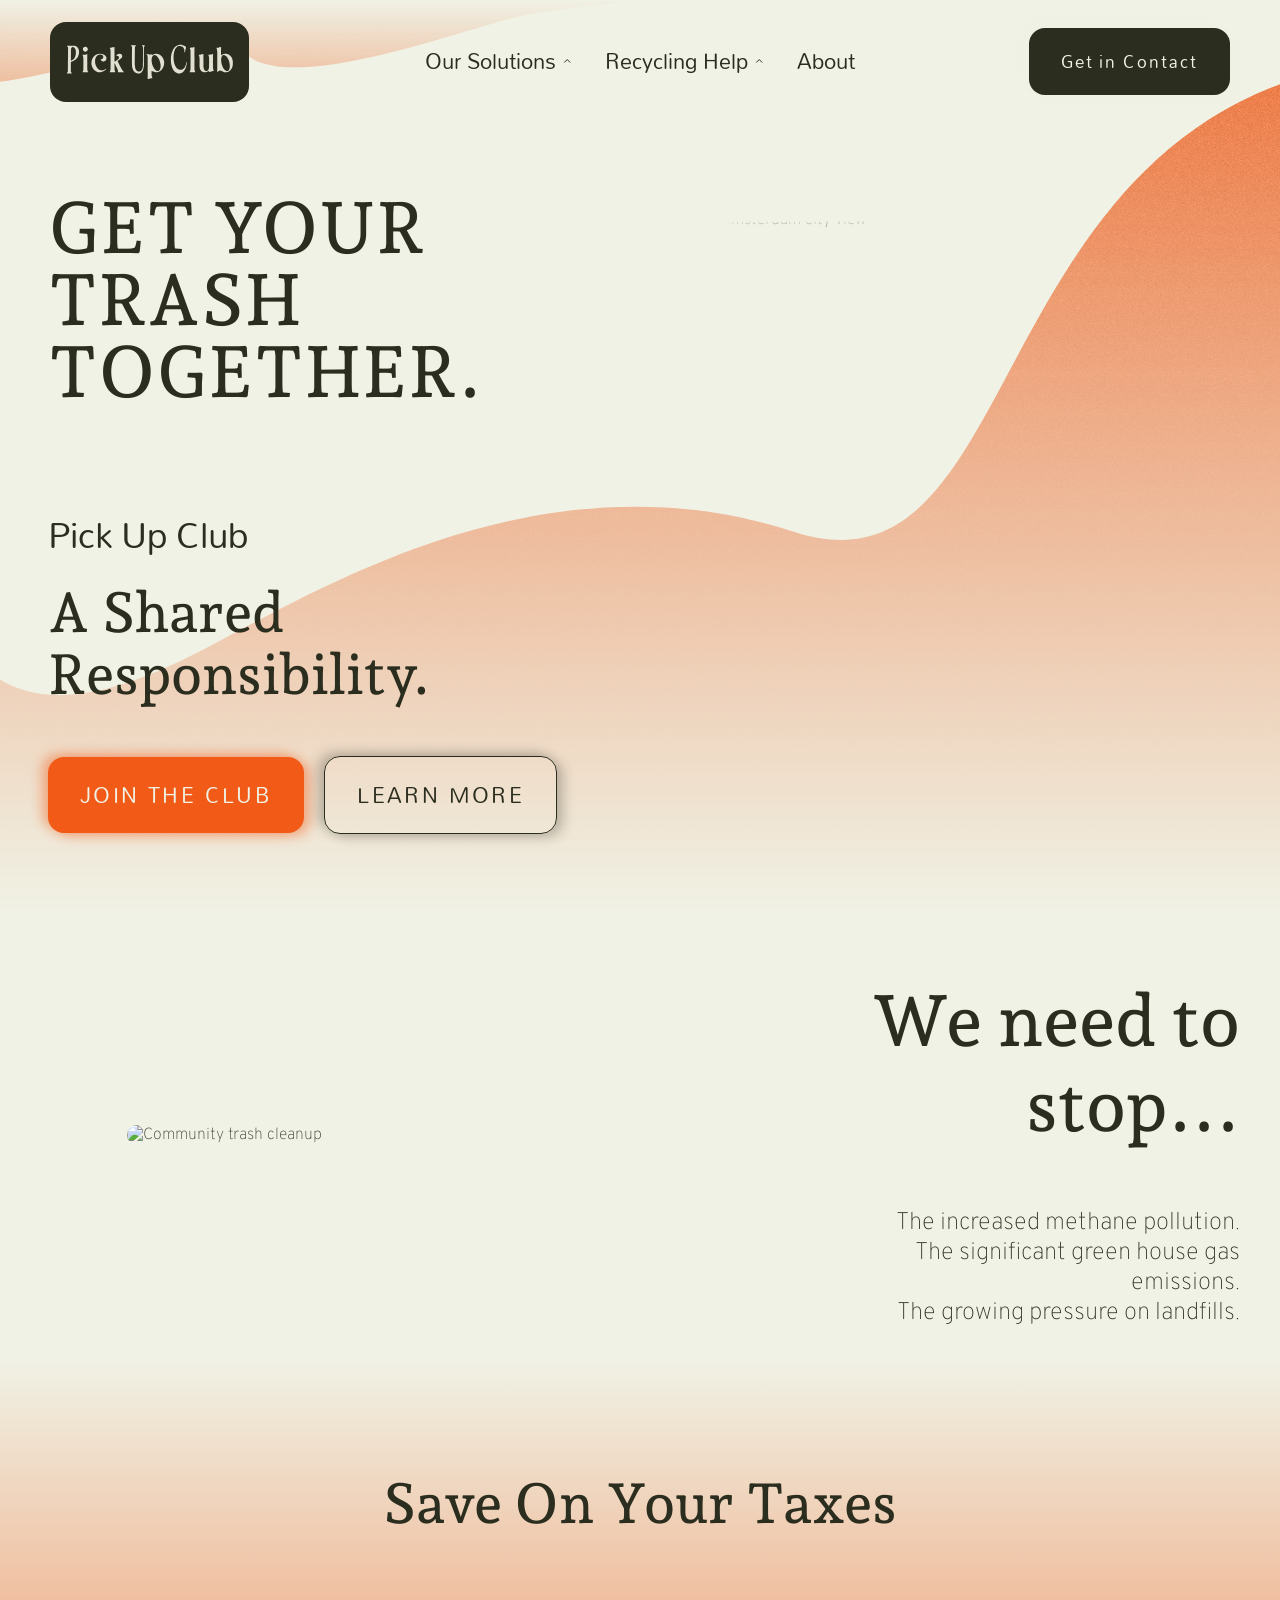
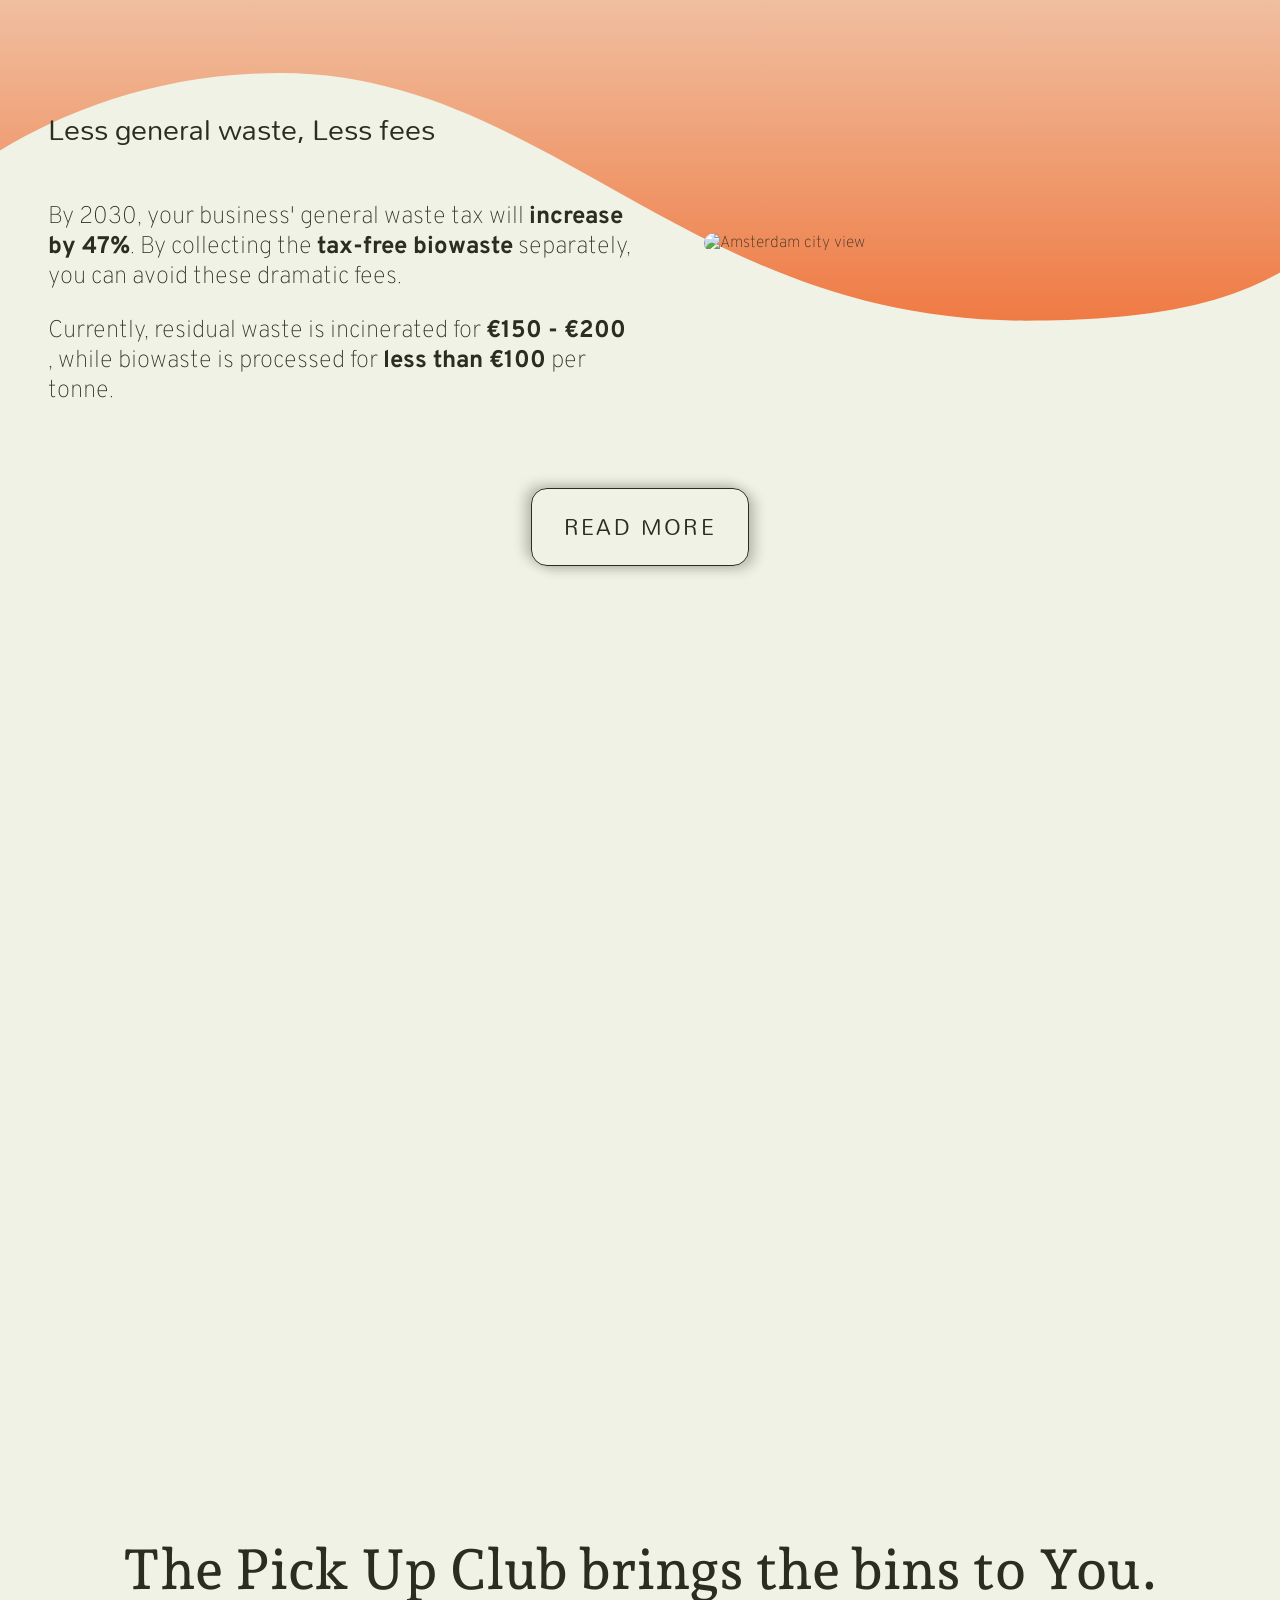
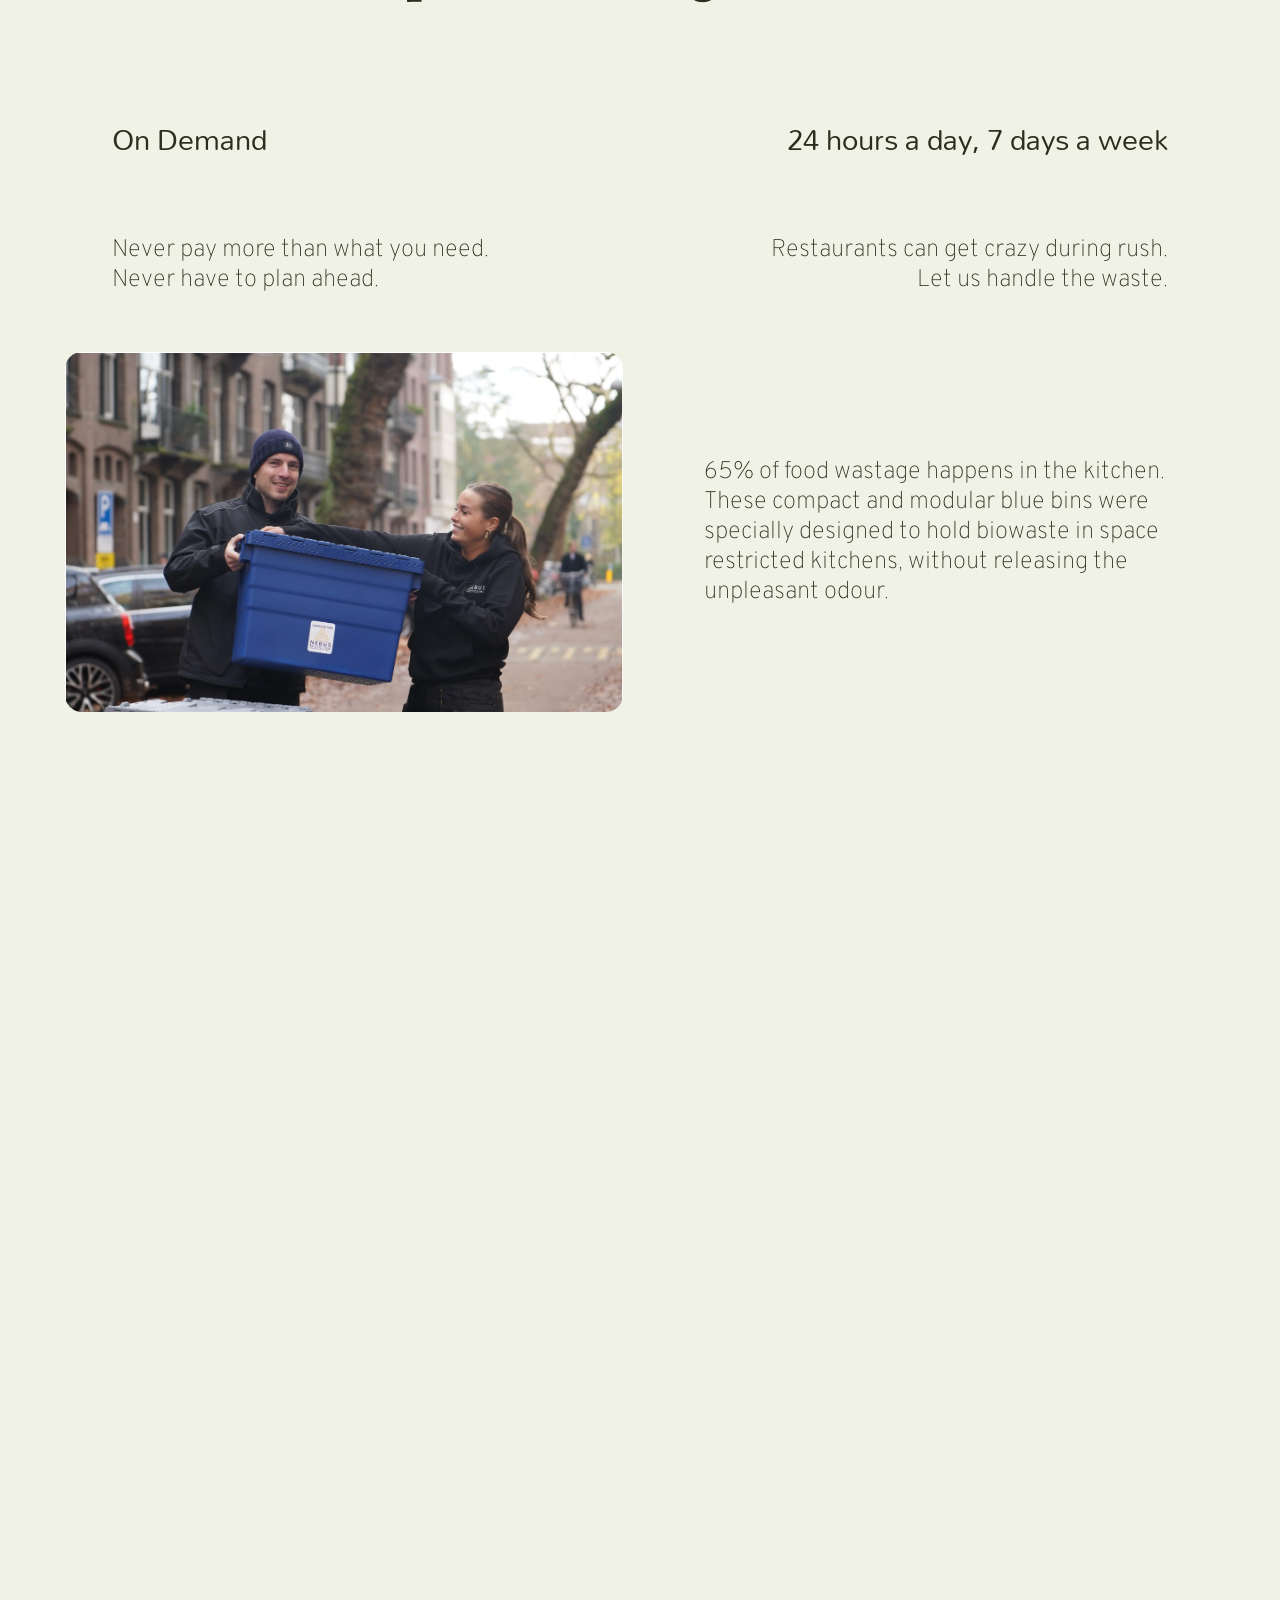
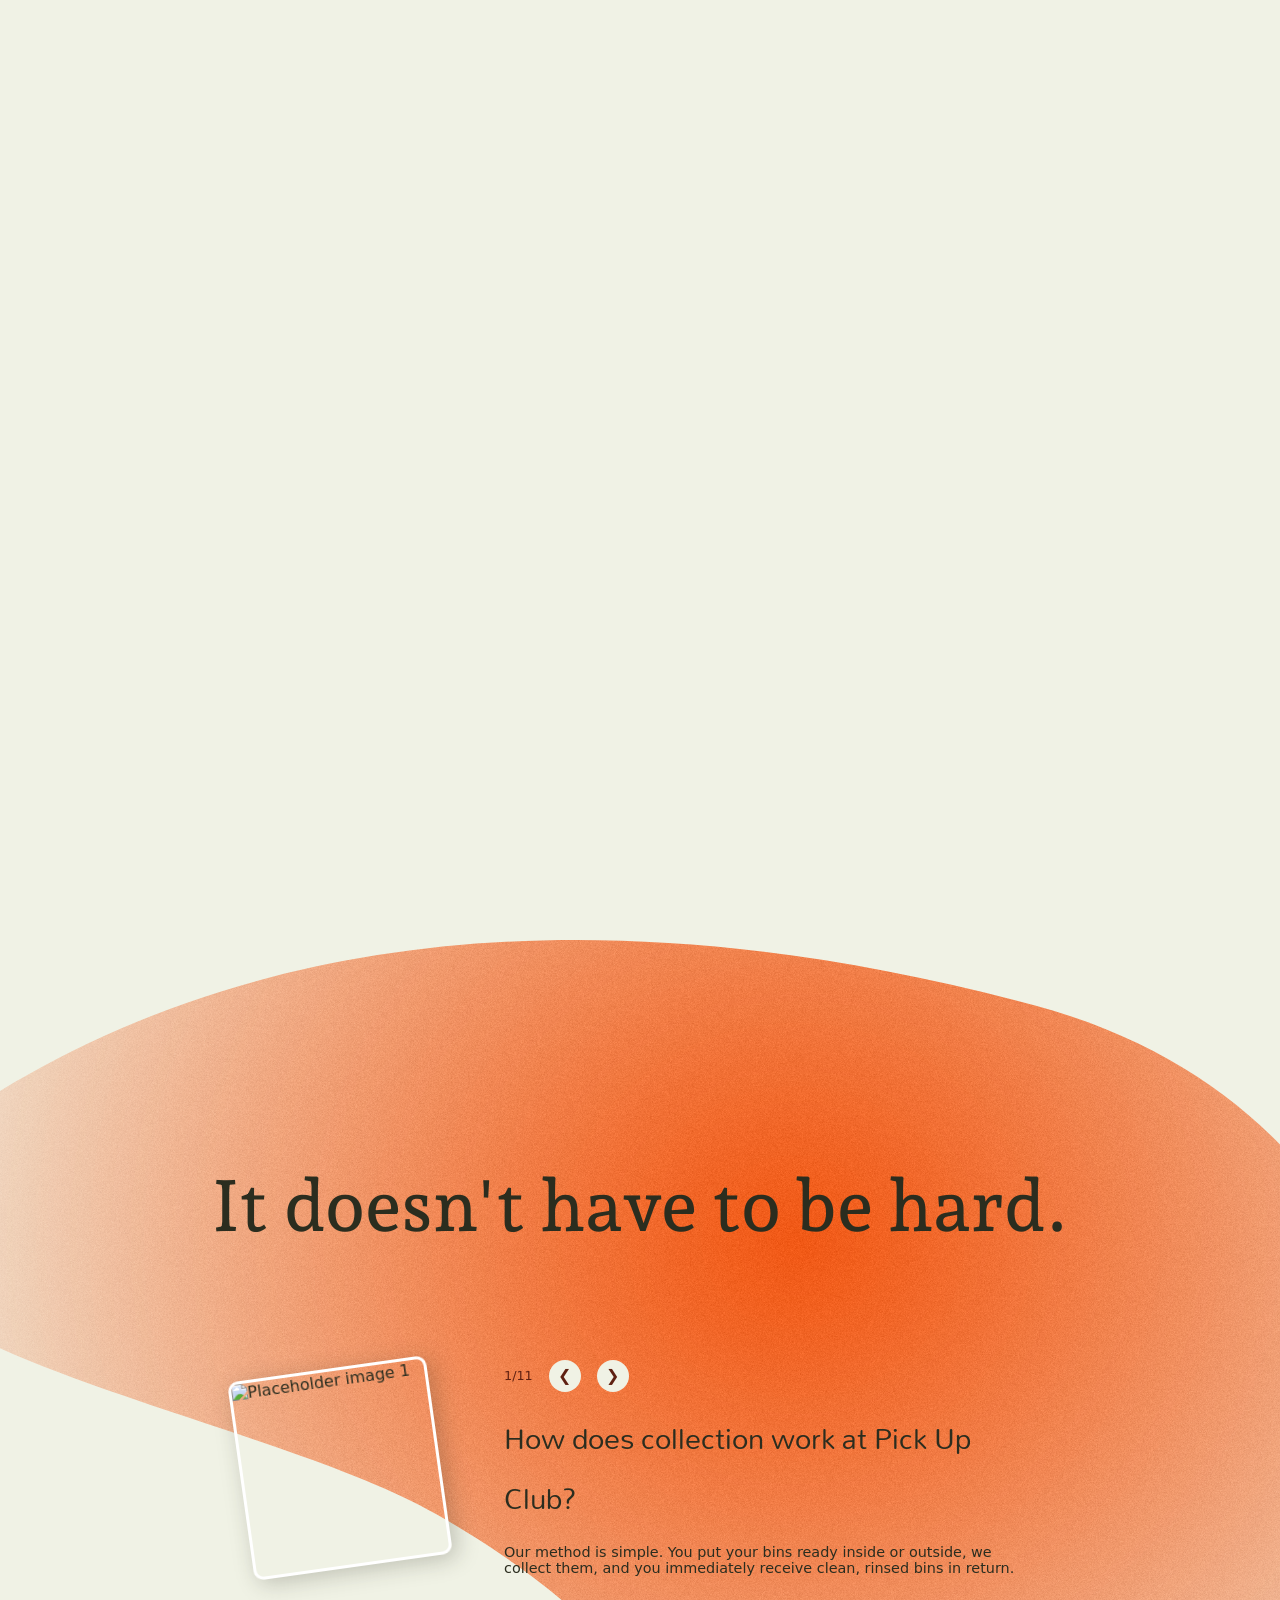
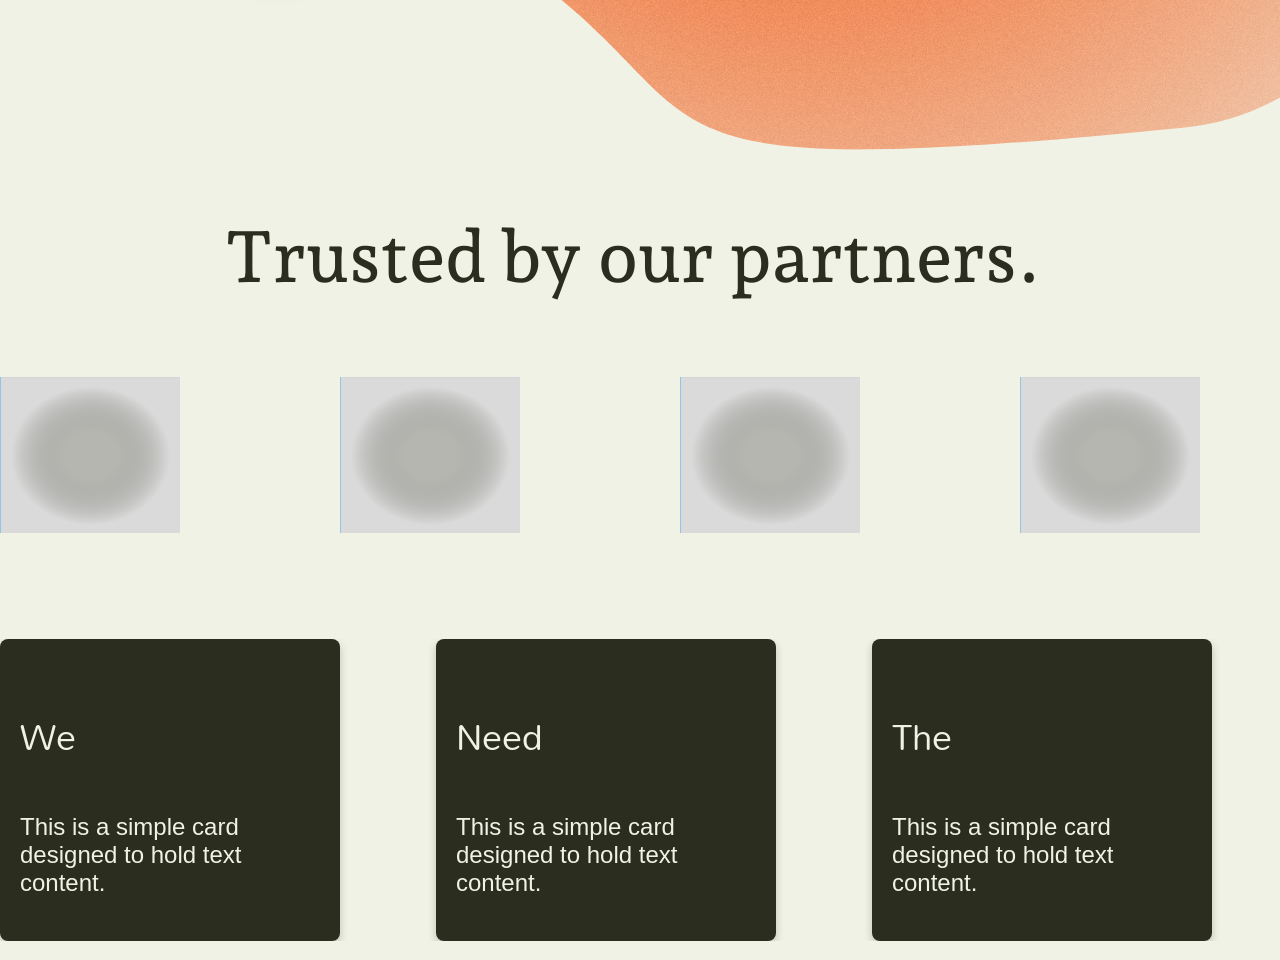
==== index.html @ d45f40fe "Revert "Tarling"" ====
<!DOCTYPE html>
<html data-bs-theme="light" lang="en">
<head>
    <meta charset="utf-8">
    <meta name="viewport" content="width=device-width, initial-scale=1.0, shrink-to-fit=no">
    <title>Home | Pick Up Club</title>  
    <link rel="stylesheet" href="style.css">
    <link rel="preconnect" href="https://fonts.googleapis.com">
    <link rel="preconnect" href="https://fonts.gstatic.com" crossorigin>
    <link href="https://fonts.googleapis.com/css2?family=Andada+Pro:ital,wght@0,400..840;1,400..840&family=Mallanna&family=Overpass:ital,wght@0,100..900;1,100..900&display=swap" rel="stylesheet">
</head>
<body>
    <div id="top" style="position: absolute; top: 0;"></div>
    
    <header class="header">
        <nav class="navbar">
            <div class="navbar__brand">
                <a href="#top" aria-label="Home">
                    <svg class="brand-logo logo--full" viewBox="0 0 1123 232" version="1.1" xmlns="http://www.w3.org/2000/svg" xmlns:xlink="http://www.w3.org/1999/xlink" style="fill-rule:evenodd;clip-rule:evenodd;stroke-linejoin:round;stroke-miterlimit:2;">
                        <g transform="matrix(1,0,0,1,-275.339646,-330.85703)">
                            <g>
                                <g transform="matrix(1.482422,0,0,1.482422,-12.998412,232.816229)"><path d="M917.496,191.148C912.881,191.026 912.892,190.904 908.42,189.789C902.292,188.26 896.247,181.747 889.568,183.792C881.499,186.262 882.006,189.602 880.52,189.623C879.194,189.642 879.289,187.724 879.298,187.53C879.639,180.656 879.581,180.659 879.492,101.5C879.473,84.589 876.184,82.99 876.074,81.553C876.044,81.167 876.493,79.805 876.605,79.729C877.33,79.238 877.54,80.318 887.452,78.282C891.032,77.546 891.133,77.874 894.428,76.299C895.617,75.731 895.798,75.373 896.735,76.299C897.315,76.871 896.986,77.001 896.977,79.496C896.968,82.127 896.867,112.177 896.917,112.39C896.988,112.688 898.216,113.334 898.448,113.275C899.403,113.034 903.39,108.347 914.536,106.931C918.704,106.402 926.426,107.258 933.327,111.773C943.807,118.629 948.042,130.14 948.247,130.609C948.972,132.268 951.413,140.097 951.642,144.488C952.193,155.041 950.879,158.862 949.259,164.426C945.538,177.207 934.226,187.773 925.583,189.794C921.441,190.763 921.48,191.025 917.496,191.148ZM898.332,147.527C899.46,153.925 904.983,174.606 917.208,182.913C919.498,184.469 923.404,187.213 928.541,184.579C932.067,182.772 935.347,176.818 936.108,170.449C936.728,165.258 938.538,147.355 926.682,126.396C924.917,123.275 915.883,109.502 906.637,112.871C905.632,113.237 900.685,115.04 898.53,123.508C898.321,124.329 897.476,129.006 897.39,129.485C896.507,134.376 897.59,141.789 898.332,147.527Z" style="fill:rgb(225,223,208);"/></g>
                                <g transform="matrix(1.482422,0,0,1.482422,-12.998412,232.816229)"><path d="M824.494,191.148C819.883,191.078 819.894,190.924 815.423,189.776C811.516,188.773 806.914,185.27 805.949,184.089C805.374,183.384 801.477,179.436 799.602,170.478C798.152,163.557 800.102,134.839 798.318,122.529C797.765,118.721 797.552,117.603 795.824,114.354C795.378,113.515 795.404,113.488 795.595,112.558C795.636,112.361 795.614,112.115 795.761,111.977C795.86,111.884 796.034,112.056 796.167,112.024C796.321,111.987 796.421,111.815 796.576,111.783C797.85,111.513 797.903,112.089 803.43,111.056C807.011,110.387 807.077,110.747 810.53,109.597C815.113,108.071 815.073,107.825 815.481,107.919C816.521,108.156 816.637,109.311 816.652,109.465C816.805,110.98 816.603,110.975 816.603,128.5C816.603,166.341 816.83,166.327 817.14,168.54C817.306,169.729 817.537,174.551 820.31,179.61C824.274,186.844 833.77,188.596 839.077,179.264C840.27,177.166 842.062,171.588 842.252,167.484C842.41,164.093 842.669,126.096 842.03,122.567C841.209,118.037 839.769,115.119 839.47,114.513C837.769,111.065 840.656,111.908 843.513,111.614C844.076,111.556 844.052,111.464 850.502,110.513C854.636,109.903 858.226,107.762 859.367,107.997C859.503,108.025 859.563,108.199 859.677,108.279C860.308,108.721 860.324,108.76 860.336,109.521C860.404,113.759 860.275,113.756 860.275,162.5C860.275,168.305 860.029,176.889 862.721,182.395C862.801,182.56 863.628,184.25 863.644,184.49C863.721,185.661 862.817,185.856 862.685,185.885C862.2,185.989 862.161,185.644 856.539,186.718C854.097,187.185 849.824,187.349 845.446,189.362C845.296,189.431 843.84,190.101 843.507,190.046C841.339,189.687 843.547,184.934 841.476,184.804C840.376,184.735 839.568,186.133 838.19,187.01C832.174,190.838 825.638,191.102 824.494,191.148Z" style="fill:rgb(225,223,208);"/></g>
                                <g transform="matrix(1.482422,0,0,1.482422,-12.998412,232.816229)"><path d="M754.693,79.812C754.978,79.776 755.229,79.587 755.514,79.551C756.349,79.446 759.754,79.542 763.552,78.788C772.857,76.941 772.652,76.259 773.613,75.884C775.736,75.056 775.801,77.232 775.808,77.448C775.927,81.37 775.749,81.369 775.749,126.5C775.749,178.55 775.606,178.623 776.838,183.414C778.376,189.395 780.114,189.49 778.834,190.848C778.406,191.302 778.299,191.183 768.5,191.183C760.176,191.183 758.106,191.182 757.503,191.191C757.276,191.194 754.889,191.23 754.664,191.12C753.863,190.733 754.225,189.582 754.267,189.451C754.715,188.025 755.33,188.269 756.633,183.536C758.015,178.519 757.86,178.43 757.86,121.5C757.86,92.715 758.243,89.37 755.066,82.669C754.804,82.118 754.404,82.018 754.589,80.538C754.619,80.295 754.662,80.055 754.693,79.812Z" style="fill:rgb(225,223,208);"/></g>
                                <g transform="matrix(1.321253,0,0,1.321253,731.710788,268.19494)"><path d="M198.729,70.632C199.692,68.912 205.178,59.116 215.611,52.682C218.632,50.819 222.347,49.411 222.461,49.379C233.825,46.151 238.935,47.693 243.479,48.601C253.087,50.521 263.069,57.311 263.523,58.489C263.895,59.457 263.273,62.123 263.201,62.431C259.344,78.956 258.954,84.28 257.34,85.187C256.176,85.841 255.933,85.862 255.129,84.792C255.034,84.666 254.869,84.575 254.835,84.421C254.459,82.732 258.311,74.256 251.207,63.698C244.289,53.416 226.01,49.294 214.404,61.409C209.746,66.271 207.898,70.479 206.795,72.633C194.942,95.78 196.14,161.935 226.429,173.675C234.045,176.627 242.143,174.33 242.412,174.231C244.991,173.276 251.007,171.248 256.429,163.451C265.275,150.729 264.652,136.65 266.429,135.387C266.661,135.222 268.894,133.967 268.212,138.461C266.642,148.81 263.424,168.347 253.147,181.217C246.528,189.506 238.821,192.205 236.561,192.711C224.107,195.501 215.342,191.838 207.895,186.017C204.721,183.537 199.672,177.142 197.99,174.199C187.176,155.268 186.715,136.033 186.389,130.506C184.819,103.879 192.444,80.347 198.729,70.632Z" style="fill:rgb(226,224,209);"/></g>
                                <g transform="matrix(1.482422,0,0,1.482422,74.001588,232.816229)"><path d="M543.494,191.173C540.234,191.146 535.251,191.293 526.749,187.041C525.125,186.229 524.488,184.758 522.398,185.36C521.635,185.579 521.683,185.731 521.668,186.524C521.638,188.077 521.748,197.541 521.76,198.499C521.77,199.379 521.821,203.793 522.752,209.458C522.932,210.553 523.87,213.81 524.765,215.379C525.47,216.615 525.786,216.784 524.887,217.883C524.385,218.497 524.291,218.347 523.485,218.389C522.51,218.44 516.628,218.745 511.398,220.113C507.453,221.146 505.668,222.222 505.495,222.204C505.328,222.186 504.28,222.075 504.184,220.566C504.036,218.245 504.233,218.259 504.233,191.5C504.233,125.128 504.297,125.103 503.706,121.472C503.213,118.443 503.043,113.431 499.284,109.609C496.041,106.311 500.31,107.388 500.503,107.437C502.794,108.015 503.121,108.387 507.543,109.32C509.068,109.642 515.841,112.103 519.373,109.237C520.945,107.962 521.783,108.401 521.822,110.415C521.829,110.762 521.717,111.105 521.716,111.452C521.713,112.249 521.658,112.404 522.412,112.628C524.253,113.173 524.12,112.279 528.722,109.955C533.382,107.602 541.758,106.418 545.465,106.936C557.962,108.681 566.073,114.642 572.808,125.308C574.863,128.561 578.101,136.529 578.649,141.48C578.804,142.879 582.084,160.735 570.327,176.375C559.134,191.263 545.546,191.004 543.494,191.173ZM550.519,185.882C550.859,185.839 551.205,185.849 551.546,185.806C557.727,185.023 564.143,175.9 562.978,158.464C561.221,132.156 545.446,110.757 534.46,112.042C522.931,113.39 522.103,130.762 521.939,132.528C521.444,137.884 522.988,147.263 523.066,147.594C524.052,151.819 523.682,151.901 524.593,154.468C526.055,158.586 527.488,165.613 534.024,174.851C542.482,186.805 549.292,185.857 550.519,185.882Z" style="fill:rgb(225,223,208);"/></g>
                                <g transform="matrix(1.321253,0,0,1.321253,568.710788,268.19494)"><path d="M125.925,61.514C125.901,64.383 125.583,147.214 125.662,150.494C126.423,182.367 141.47,183.541 144.449,183.888C147.255,184.214 163.031,186.052 166.792,156.538C167.612,150.107 167.343,150.09 167.467,75.5C167.498,56.871 167.302,56.219 164.432,54.651C164.166,54.506 163.858,54.448 163.589,54.307C161.833,53.39 161.261,50.324 164.472,50.181C165.915,50.117 172.262,50.316 173.504,50.311C173.745,50.31 176.033,50.299 176.512,50.475C177.941,50.999 177.708,53.506 176.352,54.225C174.902,54.994 172.599,54.949 172.293,60.489C171.922,67.199 172.365,67.203 172.07,144.497C172.016,158.392 169.638,180.081 158.537,188.547C156.388,190.186 151.632,194.399 139.483,193.728C138.179,193.656 129.263,193.121 121.701,184.331C108.829,169.367 110.792,141.301 110.801,126.499C110.825,88.774 111.026,88.78 111.018,85.5C111.013,83.581 110.971,66.563 111.049,61.506C111.05,61.412 111.034,55.945 108.468,54.554C108.291,54.458 105.465,53.56 105.651,51.516C105.786,50.031 107.353,49.882 107.553,49.863C107.793,49.841 123.15,49.895 124.507,49.9C124.993,49.902 129.983,49.919 130.559,50.422C132.326,51.963 130.77,53.421 130.584,53.594C130.289,53.87 127.872,54.296 126.765,56.609C126.298,57.587 126.181,58.148 125.925,61.514Z" style="fill:rgb(227,225,210);"/></g>
                                <g transform="matrix(1.482422,0,0,1.482422,155.001588,232.816229)"><path d="M342.311,191.208C338.406,191.575 338.411,191.19 334.5,191.184C314.876,191.152 314.597,191.372 314.276,190.755C313.356,188.985 314.393,188.871 314.347,185.503C314.262,179.179 309.725,172.672 302.168,156.667C301.413,155.068 300.27,151.739 300.245,151.694C300.118,151.464 299.821,151.382 299.635,151.196C299.527,151.088 299.524,150.806 299.372,150.82C299.15,150.84 297.96,151.565 297.927,151.673C297.887,151.802 297.998,151.78 298.041,153.363C298.136,156.862 298.436,156.842 298.439,163.5C298.443,176.919 298.126,181.664 301.417,188.536C301.506,188.722 302.423,190.636 301.35,191.125C301.079,191.249 277.699,191.189 277.616,191.161C277.298,191.052 276.747,189.94 276.848,189.583C276.894,189.423 278.073,187.744 278.726,185.569C280.816,178.607 280.568,178.485 280.568,135.5C280.568,91.052 280.85,90.887 278.536,84.487C277.737,82.276 277.018,82.162 277.379,80.43C277.548,79.62 277.671,79.607 278.506,79.527C280.011,79.381 282.45,79.573 286.543,78.731C291.795,77.651 293.168,77.394 295.453,76.357C295.828,76.187 296.167,75.927 296.564,75.816C296.762,75.76 298.412,75.297 298.515,77.498C298.61,79.496 298.439,79.477 298.439,102.5C298.439,141.37 298.418,141.376 298.463,141.518C298.513,141.676 298.926,142.985 300.403,142.259C300.549,142.187 308.5,136.571 309.203,136.074C315.527,131.608 320.206,126.751 318.589,121.472C316.652,115.148 308.319,117.226 307.634,117.025C306.994,116.837 307.079,115.621 307.088,115.492C307.183,114.134 312.312,106.799 321.5,106.816C325.158,106.823 328.958,108.718 330.213,109.838C333.449,112.728 336.877,119.464 329.143,127.13C324.535,131.697 313.817,137.76 313.186,139.354C312.624,140.775 312.999,140.867 317.243,149.629C318.163,151.528 318.183,151.493 328.95,173.269C331.876,179.186 336.311,187.132 341.653,189.365C341.873,189.457 342.201,189.453 342.298,189.67C342.324,189.728 342.131,189.691 342.137,190.444C342.141,190.849 342.308,190.807 342.311,191.208Z" style="fill:rgb(225,223,208);"/></g>
                                <g transform="matrix(1.482422,0,0,1.482422,155.001588,232.816229)"><path d="M230.497,191.131C225.395,191.039 225.398,190.958 220.449,189.675C218.847,189.26 212.676,186.853 208.702,183.275C205.936,180.784 198.137,174.24 194.479,160.505C191.41,148.985 193.553,133.445 200.698,123.643C203.226,120.174 204.546,118.067 209.288,114.228C211.853,112.151 219.275,107.44 230.517,106.818C235.654,106.534 242.183,106.928 249.561,110.377C263.659,116.969 265.65,133.664 255.268,140.102C250.311,143.176 241.922,142.838 236.965,136.167C234.152,132.381 237.882,132.429 238.461,132.32C246.827,130.742 251.586,119.179 242.308,112.791C237.61,109.557 224.998,108.306 216.596,118.579C203.86,134.151 209.973,167.8 226.714,178.15C228.196,179.066 236.006,184.053 246.396,182.049C252.442,180.884 256.52,176.873 257.223,176.183C257.382,176.025 258.81,174.621 259.503,174.557C260.601,174.455 261.149,175.71 261.003,176.373C260.836,177.127 252.728,187.365 239.589,189.928C235.076,190.809 235.102,190.905 230.497,191.131Z" style="fill:rgb(225,223,208);"/></g>
                                <g transform="matrix(1.482422,0,0,1.482422,155.001588,232.816229)"><path d="M167.5,191.19C153.91,191.19 153.893,191.218 153.666,191.105C153.548,191.047 153.117,189.946 153.184,189.446C153.321,188.42 156.396,186.063 156.7,173.505C156.775,170.394 156.736,131.518 156.72,130.497C156.513,116.493 153.41,114.631 153.29,113.532C153.268,113.33 153.638,111.977 153.708,111.931C154.05,111.708 157.153,111.884 160.457,111.218C161.997,110.907 167.894,110.229 171.519,108.55C172.554,108.07 172.574,107.768 173.637,108.198C174.934,108.724 174.524,109.101 174.508,110.5C174.471,113.699 174.475,113.693 174.475,145.5C174.475,177.424 174.132,179.93 176.683,186.43C177.909,189.556 178.584,189.651 177.776,190.758C177.363,191.323 177.204,191.19 167.5,191.19Z" style="fill:rgb(225,223,208);"/></g>
                                <g transform="matrix(1.482422,0,0,1.482422,155.001588,232.816229)"><path d="M165.502,97.391C165.175,97.354 164.844,97.366 164.517,97.329C160.508,96.875 154.066,93.182 154.417,85.496C154.854,75.907 165.892,72.199 172.253,76.858C179.602,82.24 177.556,92.289 171.596,95.653C168.089,97.633 165.67,97.38 165.502,97.391Z" style="fill:rgb(225,223,208);"/></g>
                                <g transform="matrix(1.321253,0,0,1.321253,228.710788,272.161368)"><path d="M95.986,95.612C88.446,125.292 59.112,128.93 56.803,132.701C56.039,133.949 56.399,134.083 56.064,158.491C55.741,182.02 55.372,184.48 58.684,186.136C58.82,186.204 61.776,186.893 61.182,189.418C60.898,190.623 58.736,190.679 58.499,190.685C46.876,190.989 44.249,190.579 39.501,190.628C37.386,190.649 37.375,190.807 36.481,190.551C35.018,190.131 34.73,187.792 36.611,186.707C39.664,184.947 40.596,184.914 40.78,177.503C41.12,163.806 41.094,106.567 41.678,75.509C41.997,58.556 41.772,58.008 41.197,56.609C39.619,52.769 36.438,54.342 36.387,51.499C36.353,49.625 38.261,49.47 38.495,49.451C43.35,49.057 43.346,49.781 51.499,49.537C58,49.341 57.98,49.763 64.499,49.608C74.041,49.382 84.13,49.659 91.652,59.383C98.556,68.308 98.163,82.768 97.614,86.513C96.941,91.101 97.123,91.125 95.986,95.612ZM56.924,67.56C56.661,72.155 56.76,72.155 56.269,121.507C56.25,123.399 56.193,124.976 59.406,124.184C71.675,121.159 84.602,103.98 81.248,74.537C80.411,67.189 77.011,61.123 74.1,58.989C68.002,54.52 61.546,56.053 59.456,59.471C58.632,60.819 58.182,62.124 58.098,62.366C57.019,65.496 57.094,66.538 56.924,67.56Z" style="fill:rgb(225,223,208);"/></g>
                            </g>
                        </g>
                    </svg>
                    <svg class="brand-logo logo--icon" viewBox="0 0 234 147" version="1.1" xmlns="http://www.w3.org/2000/svg" xmlns:xlink="http://www.w3.org/1999/xlink" style="fill-rule:evenodd;clip-rule:evenodd;stroke-linejoin:round;stroke-miterlimit:2;">                    
                        <g transform="matrix(1,0,0,1,-619.291397,-203.426268)">
                            <g transform="matrix(1,0,0,1,584,156)">
                                <path d="M95.986,95.612C88.446,125.292 59.112,128.93 56.803,132.701C56.039,133.949 56.399,134.083 56.064,158.491C55.741,182.02 55.372,184.48 58.684,186.136C58.82,186.204 61.776,186.893 61.182,189.418C60.898,190.623 58.736,190.679 58.499,190.685C46.876,190.989 44.249,190.579 39.501,190.628C37.386,190.649 37.375,190.807 36.481,190.551C35.018,190.131 34.73,187.792 36.611,186.707C39.664,184.947 40.596,184.914 40.78,177.503C41.12,163.806 41.094,106.567 41.678,75.509C41.997,58.556 41.772,58.008 41.197,56.609C39.619,52.769 36.438,54.342 36.387,51.499C36.353,49.625 38.261,49.47 38.495,49.451C43.35,49.057 43.346,49.781 51.499,49.537C58,49.341 57.98,49.763 64.499,49.608C74.041,49.382 84.13,49.659 91.652,59.383C98.556,68.308 98.163,82.768 97.614,86.513C96.941,91.101 97.123,91.125 95.986,95.612ZM56.924,67.56C56.661,72.155 56.76,72.155 56.269,121.507C56.25,123.399 56.193,124.976 59.406,124.184C71.675,121.159 84.602,103.98 81.248,74.537C80.411,67.189 77.011,61.123 74.1,58.989C68.002,54.52 61.546,56.053 59.456,59.471C58.632,60.819 58.182,62.124 58.098,62.366C57.019,65.496 57.094,66.538 56.924,67.56Z" />
                                <path d="M198.729,70.632C199.692,68.912 205.178,59.116 215.611,52.682C218.632,50.819 222.347,49.411 222.461,49.379C233.825,46.151 238.935,47.693 243.479,48.601C253.087,50.521 263.069,57.311 263.523,58.489C263.895,59.457 263.273,62.123 263.201,62.431C259.344,78.956 258.954,84.28 257.34,85.187C256.176,85.841 255.933,85.862 255.129,84.792C255.034,84.666 254.869,84.575 254.835,84.421C254.459,82.732 258.311,74.256 251.207,63.698C244.289,53.416 226.01,49.294 214.404,61.409C209.746,66.271 207.898,70.479 206.795,72.633C194.942,95.78 196.14,161.935 226.429,173.675C234.045,176.627 242.143,174.33 242.412,174.231C244.991,173.276 251.007,171.248 256.429,163.451C265.275,150.729 264.652,136.65 266.429,135.387C266.661,135.222 268.894,133.967 268.212,138.461C266.642,148.81 263.424,168.347 253.147,181.217C246.528,189.506 238.821,192.205 236.561,192.711C224.107,195.501 215.342,191.838 207.895,186.017C204.721,183.537 199.672,177.142 197.99,174.199C187.176,155.268 186.715,136.033 186.389,130.506C184.819,103.879 192.444,80.347 198.729,70.632Z"/>
                                <path d="M125.925,61.514C125.901,64.383 125.583,147.214 125.662,150.494C126.423,182.367 141.47,183.541 144.449,183.888C147.255,184.214 163.031,186.052 166.792,156.538C167.612,150.107 167.343,150.09 167.467,75.5C167.498,56.871 167.302,56.219 164.432,54.651C164.166,54.506 163.858,54.448 163.589,54.307C161.833,53.39 161.261,50.324 164.472,50.181C165.915,50.117 172.262,50.316 173.504,50.311C173.745,50.31 176.033,50.299 176.512,50.475C177.941,50.999 177.708,53.506 176.352,54.225C174.902,54.994 172.599,54.949 172.293,60.489C171.922,67.199 172.365,67.203 172.07,144.497C172.016,158.392 169.638,180.081 158.537,188.547C156.388,190.186 151.632,194.399 139.483,193.728C138.179,193.656 129.263,193.121 121.701,184.331C108.829,169.367 110.792,141.301 110.801,126.499C110.825,88.774 111.026,88.78 111.018,85.5C111.013,83.581 110.971,66.563 111.049,61.506C111.05,61.412 111.034,55.945 108.468,54.554C108.291,54.458 105.465,53.56 105.651,51.516C105.786,50.031 107.353,49.882 107.553,49.863C107.793,49.841 123.15,49.895 124.507,49.9C124.993,49.902 129.983,49.919 130.559,50.422C132.326,51.963 130.77,53.421 130.584,53.594C130.289,53.87 127.872,54.296 126.765,56.609C126.298,57.587 126.181,58.148 125.925,61.514Z" />
                            </g>
                        </g>
                    </svg>
                </a>
            </div>

            <ul class="navbar__links">
                <div class="dropdown">
                    <li><h5>
                        <a href="/our_solutions.html">
                            Our Solutions
                            <svg class="chevron" width="12" height="12" viewBox="0 0 24 24" fill="none" stroke="currentColor" stroke-width="2">
                                <polyline points="18 15 12 9 6 15"></polyline>
                            </svg>
                        </a>
                    </h5></li>
                    <ul class="dropdown-content mega-menu">
                        <li>
                            <a href="cardboard_press.html" class="mega-card">
                            <div class="mega-card__visual"><img src="assets/SQUARE.png" alt=""></div>
                            <div class="mega-card__text"><h4>Cardboard Press</h4></div></a>
                        </li>
                        <li>
                            <a href="glass_crusher.html" class="mega-card">
                            <div class="mega-card__visual"><img src="assets/SQUARE.png" alt=""></div>
                            <div class="mega-card__text"><h4>Glass Crusher</h4></div></a>
                        </li>
                        <li>
                            <a href="waste_press.html">Waste Press</a>
                        </li>
                    </ul>
                </div>
                <li>
                    <h5>
                        <a href="/recycling_help.html">
                            Recycling Help
                            <svg class="chevron" width="12" height="12" viewBox="0 0 24 24" fill="none" stroke="currentColor" stroke-width="2">
                                <polyline points="18 15 12 9 6 15"></polyline>
                            </svg>
                        </a>
                    </h5>
                </li>
                <li>
                    <h5>
                        <a href="/about_us.html">About</a>
                    </h5>
                </li>
            </ul>

            <div class="navbar__cta">
                <h5>
                    <a href="" class="btn-primary">Get in Contact</a>
                </h5>
            </div>
        </nav>
    </header>
    
    <main>
        <section class="tile-full theme-light hero-section">
            <div class="hero-section__content">
                <div class="hero-section__title"><h1>GET YOUR TRASH TOGETHER.</h1></div>
            </div>
            
            <div class="hero-section__subtitle">
                <h3>Pick Up Club</h3>
                <h2>A Shared Responsibility.</h2>
                <a class="btn-primary" href="https://www.google.com" target="_blank" title="Contact Us!" style="margin-right: 1rem;">JOIN THE CLUB</a>
                <a class="btn-secondary" href="#faq">LEARN MORE</a>
            </div>
            
            <div class="hero-section__image-wrapper">
                <img src="https://media.timeout.com/images/106280160/image.jpg" 
                alt="Amsterdam city view" 
                class="hero-section__image">
            </div>

        </section>
    </main>

    <section class="tile-half theme-light impact-section">
        <div class="impact-section__image-wrapper">
            <img src="https://ca-times.brightspotcdn.com/dims4/default/a66c70d/2147483647/strip/true/crop/2904x1936+0+11/resize/2000x1333!/quality/75/?url=https%3A%2F%2Fcalifornia-times-brightspot.s3.amazonaws.com%2Fab%2Fad%2Fdf1651284c3ea0b3f56e8da33159%2F1506213-me-canoga-park-community-clean-up-cmh-10a.jpg"
                 alt="Community trash cleanup"
                 class="impact-section__image">
        </div>
        <div class="impact-section__text">
            <h1>We need to stop...</h1>
            <p>The increased methane pollution.<br>The significant green house gas emissions.<br>The growing pressure on landfills.</p>
        </div>
    </section>
    

    <section class="tile-full theme-light finance1">
        <div class="section-title"><h2>Save On Your Taxes</h2></div>

        <div class="finance1__text">
            <h4>Less general waste, Less fees</h4>
            <p>By 2030, your business' general waste tax will <strong>increase by 47%</strong>. By collecting the <strong>tax-free biowaste</strong> separately, you can avoid these dramatic fees.</p>
            <p>Currently, residual waste is incinerated for <strong>€150 - €200</strong> , while biowaste is processed for <strong>less than €100</strong> per tonne.</p>
        </div>

        <div class="finance1__image">
            <img src="https://media.timeout.com/images/106280160/image.jpg" 
            alt="Amsterdam city view" 
            class="finance1__img">
        </div>

        <div class="finance1__action">
            <a class="btn-secondary" href="https://www.rijksoverheid.nl/onderwerpen/afval/afvalstoffenbelasting" target="_blank" title="Rijksoverheid">READ MORE</a>
        </div>
    </section>

    <section class="tile-full theme-light">




    </section>




<div class="scroll-track" id="journey-track">
    <div class="sticky-viewport">
        <div class="scroll-watcher" id="scroll-watcher"></div>
        <div class="journey-wrapper" id="journey-wrapper">
            
            <section class="tile-full theme-light journey-section">
                <div class="span-full">
                    <h2 class="section-title">The Pick Up Club brings the bins to You.</h2>
                </div>
                <div class="journey__col">
                    <h4>On Demand</h4>
                    <p>Never pay more than what you need.<br>Never have to plan ahead.</p>
                </div>
                <div class="journey__col">
                    <h4 class="text-right">24 hours a day, 7 days a week</h4>
                    <p class="text-right">Restaurants can get crazy during rush.<br>Let us handle the waste.</p>
                </div>
                <div class="journey__img-col">
                    <img src="assets/nebus.png" alt="Collection bins" class="journey__img">
                </div>
                <div class="journey__col justify-centre">
                    <p>65% of food wastage happens in the kitchen. These compact and modular blue bins were specially designed to hold biowaste in space restricted kitchens, without releasing the unpleasant odour.</p>
                </div>
            </section>
            
            <section class="tile-full theme-light journey-section">
                <div class="span-full">
                    <h2 class="section-title">A waste management network.</h2>
                </div>
                <div class="journey__col">
                    <h4>All Around The Netherlands</h4>
                    <p>We operate in all major cities, helping<br>50+ businesses every day.</p>
                </div>
                <div class="journey__col">
                    <h4 class="text-right">Lightning Fast Pick Up.</h4>
                    <p class="text-right">Call whenever, the Pick Up Club will arrive<br>&lt;1hrs every single time.</p>
                </div>
                <div class="journey__col justify-centre">
                    <p class="text-right">Your business could earn from recycling, even outside of Statiegeld. There is an increasing push to promote biowaste recycling and in certain parts of The Netherlands, there are significant tax benefits for every kilogram of recycled kitchen waste.</p>
                </div>
                <div class="journey__img-col">
                    <img src="https://c8.alamy.com/comp/2D6FYW2/people-sorting-garbage-men-and-women-separate-waste-and-throwing-trash-into-recycling-bins-ecology-lifestyle-vector-illustration-2D6FYW2.jpg" 
                         alt="People sorting garbage into recycling bins" 
                         class="journey__img">
                </div>
            </section>
            
            <section class="tile-full theme-light journey-section">
                <div class="span-full">
                    <h2 class="section-title">Always choosing the best option, for You.</h2>
                </div>
                <div class="journey__col">
                    <h4>International Collection Spots</h4>
                    <p>We not only dispose of your waste.<br>We search for locations offering the biggest benefits.</p>
                </div>
                <div class="journey__col">
                    <h4 class="text-right">No Hassle</h4>
                    <p class="text-right">The moment the bins leave your restaurant,<br>0 further action is required from you.</p>
                </div>
                <div class="journey__img-col">
                    <img src="https://www.bpnieuws.nl/remote/https/agfstorage.blob.core.windows.net/misc/GN_nl/2022/11/21/compost.jpg?preset=ContentFullSmall"
                         alt="Compost production facility" 
                         class="journey__img">
                </div>
                <div class="journey__col justify-centre">
                    <p>Our drivers travel from location to location every single day based on the incoming Pick Up requests. The long range electric trucks allow us to cheaply and efficiently bring the collected bins to anywhere within 1000km.</p>
                </div>
            </section>

        </div>
    </div>
</div>



    <div id="faq"></div>
    <section class="tile-full theme-light cards-section">
        <div class="cards-group">
            <h1 class="section-title">It doesn't have to be hard.</h1>
            <div class="cards">
                
                <input type="radio" id="radio-1" name="radio-card" checked>
                <article class="card" style="--angle:-8deg">
                    <img class="card-img" src="https://picsum.photos/id/10/200/300" alt="Placeholder image 1">
                    <div class="card-data">
                        <span class="card-num">1/11</span>
                        <h4>How does collection work at Pick Up Club?</h4>
                        <p>Our method is simple. You put your bins ready inside or outside, we collect them, and you immediately receive clean, rinsed bins in return.</p>
                        <footer>
                            <label for="radio-11" aria-label="Previous">&#10094;</label>
                            <label for="radio-2" aria-label="Next">&#10095;</label>
                        </footer>
                    </div>
                </article>

                <input type="radio" id="radio-2" name="radio-card">
                <article class="card" style="--angle:4deg">
                    <img class="card-img" src="https://picsum.photos/id/20/200/300" alt="Placeholder image 2">
                    <div class="card-data">
                        <span class="card-num">2/11</span>
                        <h4>How often do you collect waste?</h4>
                        <p>We collect waste according to an agreed schedule that suits your business. Additionally, we are available seven days a week to accommodate extra volumes.</p>
                        <footer>
                            <label for="radio-1" aria-label="Previous">&#10094;</label>
                            <label for="radio-3" aria-label="Next">&#10095;</label>
                        </footer>
                    </div>
                </article>

                <input type="radio" id="radio-3" name="radio-card">
                <article class="card" style="--angle:-4deg">
                    <img class="card-img" src="https://picsum.photos/id/30/200/300" alt="Placeholder image 3">
                    <div class="card-data">
                        <span class="card-num">3/11</span>
                        <h4>In which regions are you active?</h4>
                        <p>We provide nationwide waste collection across the Netherlands specifically tailored for the hospitality industry and SMEs.</p>
                        <footer>
                            <label for="radio-2" aria-label="Previous">&#10094;</label>
                            <label for="radio-4" aria-label="Next">&#10095;</label>
                        </footer>
                    </div>
                </article>

                <input type="radio" id="radio-4" name="radio-card">
                <article class="card" style="--angle:8deg">
                    <img class="card-img" src="https://picsum.photos/id/40/200/300" alt="Placeholder image 4">
                    <div class="card-data">
                        <span class="card-num">4/11</span>
                        <h4>Which waste streams do you collect?</h4>
                        <p>We organise the collection of glass, cardboard, PD (plastic and drink cartons), swill, and residual waste to ensure efficient recycling.</p>
                        <footer>
                            <label for="radio-3" aria-label="Previous">&#10094;</label>
                            <label for="radio-5" aria-label="Next">&#10095;</label>
                        </footer>
                    </div>
                </article>

                <input type="radio" id="radio-5" name="radio-card">
                <article class="card" style="--angle:-6deg">
                    <img class="card-img" src="https://picsum.photos/id/50/200/300" alt="Placeholder image 5">
                    <div class="card-data">
                        <span class="card-num">5/11</span>
                        <h4>What is allowed in the glass waste?</h4>
                        <p>Bottle glass and packaging glass. Porcelain, pottery, stones, and flat glass do not belong here. Correct separation speeds up the recycling process.</p>
                        <footer>
                            <label for="radio-4" aria-label="Previous">&#10094;</label>
                            <label for="radio-6" aria-label="Next">&#10095;</label>
                        </footer>
                    </div>
                </article>

                <input type="radio" id="radio-6" name="radio-card">
                <article class="card" style="--angle:2deg">
                    <img class="card-img" src="https://picsum.photos/id/60/200/300" alt="Placeholder image 6">
                    <div class="card-data">
                        <span class="card-num">6/11</span>
                        <h4>What belongs with cardboard and paper?</h4>
                        <p>Clean and dry cardboard and paper can go together. By keeping waste streams separate, the residual stream remains as small as possible.</p>
                        <footer>
                            <label for="radio-5" aria-label="Previous">&#10094;</label>
                            <label for="radio-7" aria-label="Next">&#10095;</label>
                        </footer>
                    </div>
                </article>

                <input type="radio" id="radio-7" name="radio-card">
                <article class="card" style="--angle:-2deg">
                    <img class="card-img" src="https://picsum.photos/id/70/200/300" alt="Placeholder image 7">
                    <div class="card-data">
                        <span class="card-num">7/11</span>
                        <h4>What is PD waste?</h4>
                        <p>PD stands for Plastic and Drink cartons. Separating these materials allows them to be efficiently processed and recycled into new products.</p>
                        <footer>
                            <label for="radio-6" aria-label="Previous">&#10094;</label>
                            <label for="radio-8" aria-label="Next">&#10095;</label>
                        </footer>
                    </div>
                </article>

                <input type="radio" id="radio-8" name="radio-card">
                <article class="card" style="--angle:6deg">
                    <img class="card-img" src="https://picsum.photos/id/80/200/300" alt="Placeholder image 8">
                    <div class="card-data">
                        <span class="card-num">8/11</span>
                        <h4>What is swill?</h4>
                        <p>Swill consists of vegetable, fruit, and food remnants. Keeping this organic waste separate prevents contamination of other recyclable streams.</p>
                        <footer>
                            <label for="radio-7" aria-label="Previous">&#10094;</label>
                            <label for="radio-9" aria-label="Next">&#10095;</label>
                        </footer>
                    </div>
                </article>

                <input type="radio" id="radio-9" name="radio-card">
                <article class="card" style="--angle:-8deg">
                    <img class="card-img" src="https://picsum.photos/id/90/200/300" alt="Placeholder image 9">
                    <div class="card-data">
                        <span class="card-num">9/11</span>
                        <h4>Do I always get clean bins back?</h4>
                        <p>Yes, with every exchange you receive clean, rinsed bins so that your storage area remains neat and you can immediately continue your operations.</p>
                        <footer>
                            <label for="radio-8" aria-label="Previous">&#10094;</label>
                            <label for="radio-10" aria-label="Next">&#10095;</label>
                        </footer>
                    </div>
                </article>

                <input type="radio" id="radio-10" name="radio-card">
                <article class="card" style="--angle:4deg">
                    <img class="card-img" src="https://picsum.photos/id/100/200/300" alt="Placeholder image 10">
                    <div class="card-data">
                        <span class="card-num">10/11</span>
                        <h4>What if I have extra waste or my bins are full?</h4>
                        <p>If you unexpectedly have full bins, we can immediately schedule an extra collection moment to ensure your site remains clean and functional.</p>
                        <footer>
                            <label for="radio-9" aria-label="Previous">&#10094;</label>
                            <label for="radio-11" aria-label="Next">&#10095;</label>
                        </footer>
                    </div>
                </article>

                <input type="radio" id="radio-11" name="radio-card">
                <article class="card" style="--angle:-4deg">
                    <img class="card-img" src="https://picsum.photos/id/110/200/300" alt="Placeholder image 11">
                    <div class="card-data">
                        <span class="card-num">11/11</span>
                        <h4>How do I contact Nebus Recycling?</h4>
                        <p>You can reach us by telephone on +31 23 234 0906, by email via info@nebusrecycling.com, or through the contact form on our website.</p>
                        <footer>
                            <label for="radio-10" aria-label="Previous">&#10094;</label>
                            <label for="radio-1" aria-label="Next">&#10095;</label>
                        </footer>
                    </div>
                </article>
            </div>
        </div>
    </section>

    <section class="tile-full theme-light">
        <div class="carousel-section">
            <h1 class="section-title">Trusted by our partners.</h1>
            <div class="logo-carousel">
                <div class="logo-carousel__track">
                    <div class="logo-carousel__set">
                        <img src="assets/SQUARE.png" alt="placeholder-logo" title="placeholder-logo" class="logo-carousel__img">
                        <img src="assets/SQUARE.png" alt="placeholder-logo" title="placeholder-logo" class="logo-carousel__img">
                        <img src="assets/SQUARE.png" alt="placeholder-logo" title="placeholder-logo" class="logo-carousel__img">
                        <img src="assets/SQUARE.png" alt="placeholder-logo" title="placeholder-logo" class="logo-carousel__img">
                        <img src="assets/SQUARE.png" alt="placeholder-logo" title="placeholder-logo" class="logo-carousel__img">
                        <img src="assets/SQUARE.png" alt="placeholder-logo" title="placeholder-logo" class="logo-carousel__img">
                        <img src="assets/SQUARE.png" alt="placeholder-logo" title="placeholder-logo" class="logo-carousel__img">
                        <img src="assets/SQUARE.png" alt="placeholder-logo" title="placeholder-logo" class="logo-carousel__img">
                    </div>
                    <div class="logo-carousel__set">
                        <img src="assets/SQUARE.png" alt="placeholder-logo" title="placeholder-logo" class="logo-carousel__img">
                        <img src="assets/SQUARE.png" alt="placeholder-logo" title="placeholder-logo" class="logo-carousel__img">
                        <img src="assets/SQUARE.png" alt="placeholder-logo" title="placeholder-logo" class="logo-carousel__img">
                        <img src="assets/SQUARE.png" alt="placeholder-logo" title="placeholder-logo" class="logo-carousel__img">
                        <img src="assets/SQUARE.png" alt="placeholder-logo" title="placeholder-logo" class="logo-carousel__img">
                        <img src="assets/SQUARE.png" alt="placeholder-logo" title="placeholder-logo" class="logo-carousel__img">
                        <img src="assets/SQUARE.png" alt="placeholder-logo" title="placeholder-logo" class="logo-carousel__img">
                        <img src="assets/SQUARE.png" alt="placeholder-logo" title="placeholder-logo" class="logo-carousel__img">
                    </div>
                </div>
            </div>
        </div>
        <br>
        <div class="carousel-section">
            <div class="review-carousel">
                <div class="review-carousel__track">
                    <div class="review-carousel__set">
                        <div class="review-card">
                            <h3>We</h3>
                            <p>This is a simple card designed to hold text content.</p>
                        </div>
                        <div class="review-card">
                            <h3>Need</h3>
                            <p>This is a simple card designed to hold text content.</p>
                        </div>
                        <div class="review-card">
                            <h3>The</h3>
                            <p>This is a simple card designed to hold text content.</p>
                        </div>
                        <div class="review-card">
                            <h3>Actual</h3>
                            <p>This is a simple card designed to hold text content.</p>
                        </div>
                        <div class="review-card">
                            <h3>Reviews</h3>
                            <p>This is a simple card designed to hold text content.</p>
                        </div>
                    </div>
                    <div class="review-carousel__set">
                        <div class="review-card">
                            <h3>We</h3>
                            <p>This is a simple card designed to hold text content.</p>
                        </div>
                        <div class="review-card">
                            <h3>Need</h3>
                            <p>This is a simple card designed to hold text content.</p>
                        </div>
                        <div class="review-card">
                            <h3>The</h3>
                            <p>This is a simple card designed to hold text content.</p>
                        </div>
                        <div class="review-card">
                            <h3>Actual</h3>
                            <p>This is a simple card designed to hold text content.</p>
                        </div>
                        <div class="review-card">
                            <h3>Reviews</h3>
                            <p>This is a simple card designed to hold text content.</p>
                        </div>
                    </div>
                </div>
            </div>
        </div>
    </section>

    <script>
        const logoTrack = document.querySelector('.logo-carousel__track');

        logoTrack.addEventListener('mouseenter', () => {
            logoTrack.getAnimations().forEach(anim => {
                anim.playbackRate = 0.2; 
            });
        });

        logoTrack.addEventListener('mouseleave', () => {
            logoTrack.getAnimations().forEach(anim => {
                anim.playbackRate = 1; 
            });
        });

        const reviewTrack = document.querySelector('.review-carousel__track');

        reviewTrack.addEventListener('mouseenter', () => {
            reviewTrack.getAnimations().forEach(anim => {
                anim.playbackRate = 0.2; 
            });
        });

        reviewTrack.addEventListener('mouseleave', () => {
            reviewTrack.getAnimations().forEach(anim => {
                anim.playbackRate = 1; 
            });
        });
    </script>

    <script>
        const header = document.querySelector('.header');
        const darkSections = document.querySelectorAll('.theme-dark');

        let isIslandActive = false; 
        let islandTimeout; 

        window.addEventListener('scroll', () => {
            
            if (window.scrollY > 550) { 
                if (!isIslandActive || header.classList.contains('header--is-leaving')) {
                    clearTimeout(islandTimeout); 
                    header.classList.remove('header--is-leaving');
                    header.classList.add('header--island');
                    isIslandActive = true;
                }
            } else {
                if (window.scrollY <= 50) {
                    clearTimeout(islandTimeout);
                    
                    header.classList.add('header--snap');
                    header.classList.remove('header--island', 'header--is-leaving');
                    isIslandActive = false;
                    
                    void header.offsetWidth;
                    
                    header.classList.remove('header--snap');
                } 
                else if (isIslandActive && !header.classList.contains('header--is-leaving')) {
                    header.classList.add('header--is-leaving');
                    
                    islandTimeout = setTimeout(() => {
                        if (window.scrollY <= 200) { 
                            header.classList.add('header--snap');
                            header.classList.remove('header--island', 'header--is-leaving');
                            isIslandActive = false;
                            
                            void header.offsetWidth;
                            header.classList.remove('header--snap');
                        }
                    }, 400);
                }
            }

            let isOverDarkSection = false;
            const headerRect = header.getBoundingClientRect();
            const headerCentreY = headerRect.top + (headerRect.height / 2);

            darkSections.forEach(section => {
                const sectionRect = section.getBoundingClientRect();
                if (headerCentreY >= sectionRect.top && headerCentreY <= sectionRect.bottom) {
                    isOverDarkSection = true;
                }
            });

            if (isOverDarkSection && header.classList.contains('header--island')) {
                header.classList.add('header--island-light');
            } else {
                header.classList.remove('header--island-light');
            }
        });
    </script>
    <script>
        const track = document.getElementById('journey-track');
        const wrapper = document.getElementById('journey-wrapper');
        const watcher = document.getElementById('scroll-watcher');

        window.addEventListener('scroll', () => {
            const trackRect = track.getBoundingClientRect();
            const scrollDistance = trackRect.height - window.innerHeight;
            
            let progress = -trackRect.top / scrollDistance;
            progress = Math.max(0, Math.min(1, progress));
            
            const maxTranslate = wrapper.clientWidth - window.innerWidth;
            wrapper.style.transform = `translateX(${-progress * maxTranslate}px)`;
            
            watcher.style.width = `${progress * 100}%`;
        }, { passive: true });
    </script>
</body>

</html>
---- style.css ----
/* WELCOME TO THE BEAUTIFUL STYLESHEET. I WILL ASSUME THAT YOU READ MY SHORT NOVEL IN THE HTML ALREADY.

THIS IS SOME CSS SPECIFIC INFO TO KEEP IN MIND. PLEASE KEEP IT IN MIND.

AAAALWAYS USE VARIABLE COLOURS WHEN YOU WANT TO MAKE SOMETHING SERIOUS AND NOT JUST FOR TESTING PURPOSES. ALL THE PICK UP CLUB COLOURS CAN BE FOUND BELOW.
IF YOU WANT TO USE ONE OF THE COLOURS, INSTEAD OF WRITING color: orange; WRITE color: var(--primary-orange);

TRY NOT TO CHANGE TOO MUCH OF WHATS ALREADY WRITTEN, ONLY IF YOU FULLY UNDERSTAND WHAT THE CHANGE EFFECTS. IT IS SAFER TO ADD NEW THINGS THAN REPLACING OLD ONES.

I AM ALSO BAD AT THIS BUT TRY TO ORGANISE WHAT GOES WHERE.

GET SOMEWHAT FAMILIAR WITH USING rem, fr, vw, vh INSTEAD OF px AS A UNIT OF MEASUREMENT, THEY ARE MORE FLEXIBLE ON DIFFERENT SCREEN SIZES.

https://css-tricks.com/ IS A GOOD PLACE TO READ ABOUT CSS

IF YOU FULLY COPY PASTE SOMETHING PLEASE PLEASE PUT IT SEPARATE LIKE I DID WITH THE CARD STACKING THING, I DON'T WANT THESE THINGS TO MIX UP.

I WILL PROBABLY REMEMBER MORE THINGS AS WE GO, I WILL UPDATE THIS LIST.

*/



/* --------------------------------------------------------------------------
   ----------------------------1. VARIABLES----------------------------
   -------------------------------------------------------------------------- */
:root {
    /* Brand Colours */
    --primary-orange: #f25a17;
    --support-brown: #5f2112;
    --support-beige: #f0f2e5;
    --accent-grey: #2b2d1f;
  
    /* Effects & Shadows */
    --shadow-primary: rgb(from var(--primary-orange) r g b / 40%);
    --shadow-accent: rgb(from var(--accent-grey) r g b / 25%);
    --glow: rgb(from var(--support-beige) r g b / 20%);
  
    /* Typography & Animation */
    --font-weight-interact: 700;
    --transition: 0.25s;
    --transition-speed: 0.2s;
}

/* --------------------------------------------------------------------------
   ----------------------------2. BASE & TYPOGRAPHY----------------------------
   -------------------------------------------------------------------------- */
html {
    scroll-behavior: smooth;
}

body {
    margin: 0;
    padding: 0;
    background-color: var(--support-beige);
    font-family: "Overpass", sans-serif;
    font-weight: 100;
    font-style: normal;
    font-optical-sizing: auto;

    overflow-x: hidden;
}

p {
    font-size: 1.5rem;
}

h1, h2 {
    font-family: "Andada Pro", serif;
    font-style: normal;
    font-weight: 500;
    font-optical-sizing: auto;
}

h1 {
    font-size: 4.5rem;
}

h2 {
    font-size: 3.5rem;
}

h3, h4, h5 {
    font-family: "Mallanna", sans-serif;
    font-style: normal;
}

h3 {
    font-size: 2.5rem;
    font-weight: 400;
}

h4 {
    font-size: 2rem;
    font-weight: 300;
}

h5 {
    font-size: 1.5rem;
    font-weight: 100;
}

/* --------------------------------------------------------------------------
   ----------------------------3. LAYOUT & THEMES----------------------------
   -------------------------------------------------------------------------- */
.page-layout {
    display: grid;
    grid-template-columns: 1fr;
    grid-template-rows: repeat(3, 1fr);
    margin: 0;
    padding: 0;
}

.tile-full {
    position: relative;
    display: grid;
    grid-template-columns: 1fr 1fr;
    grid-template-rows: 1fr 1fr;
    gap: 10px;
    height: 90vh;
    font-weight: 100;
}

.tile-half {
    display: grid;
    grid-template-columns: 1fr 1fr;
    gap: 10px;
    height: 50vh;
}

.span-full {
    position: relative;
    grid-column: 1 / -1;
    z-index: 1;
}

.whitespace {
    height: 5vh;
}

.justify-centre {
    justify-content: center;
}

.text-right {
    text-align: right;
    align-self: flex-end;
}

/* Themes */
.theme-light {
    background-color: var(--support-beige);
    color: var(--accent-grey);
}

.theme-dark {
    margin: 0;
    background-color: var(--accent-grey);
    color: var(--support-beige);
}

/* --------------------------------------------------------------------------
   ----------------------------4. COMPONENTS----------------------------
   -------------------------------------------------------------------------- */
.section-title {
    grid-column: 1 / -1;
    margin-top: 4rem;
    margin-bottom: 4rem;
    text-align: center;
}

/* Buttons */
.btn-primary, 
.btn-secondary {
    display: inline-block;
    padding: 1rem 2rem;
    margin-top: 3rem;
    border: none;
    border-radius: 16px;
    font-family: "Mallanna", sans-serif;
    font-size: 1.5rem;
    color: var(--support-beige);
    text-align: center;
    text-decoration: none;
    letter-spacing: 0.1em;
    cursor: pointer;
    transition: box-shadow ease-in-out 0.3s, background-color ease-in-out 0.1s, letter-spacing ease-in-out 0.1s, transform ease-in-out 0.1s;
}


.btn-primary {
    background-color: var(--primary-orange);
    box-shadow: 0.4rem 0.2rem 0.7rem var(--shadow-primary), -0.4rem -0.2rem 0.7rem var(--shadow-primary);
}

.btn-primary:hover {
    box-shadow: 0.6rem 0.3rem 0.9rem var(--shadow-primary), -0.6rem -0.3rem 0.9rem var(--shadow-primary);
}

.btn-primary:active {
    transform: scale(0.95);
    box-shadow: 0.1rem 0.1rem 0.3rem var(--shadow-primary), -0.1rem -0.1rem 0.3rem var(--shadow-primary);
}

.btn-secondary {
    border: solid 1.7px var(--accent-grey);
    color: var(--accent-grey);
    box-shadow: 0.4rem 0.2rem 0.7rem var(--shadow-accent), -0.4rem -0.2rem 0.7rem var(--shadow-accent);
}

.btn-secondary:hover {
    background-color: var(--accent-grey);
    color: var(--support-beige);
    box-shadow: 0.6rem 0.3rem 0.9rem var(--shadow-accent), -0.6rem -0.3rem 0.9rem var(--shadow-accent);
    transition: var(--transition);
}

.btn-secondary:active {
    transform: scale(0.95);
    box-shadow: 0.1rem 0.1rem 0.3rem var(--shadow-accent), -0.1rem -0.1rem 0.3rem var(--shadow-accent);
}

/* --------------------------------------------------------------------------
   ----------------------------5. HEADER & NAVBAR----------------------------
   -------------------------------------------------------------------------- */
.header {
    position: absolute;
    top: 0;
    left: 50%;
    z-index: 1000;
    width: 100%;
    max-width: 100%;
    margin-top: 0.87rem;
    padding: 0 3.15rem;
    background-color: transparent;
    border-radius: 33.33px;
    transform: translateX(-50%);
    box-sizing: border-box;
    transition: background-color 0.5s cubic-bezier(0.22, 1, 0.36, 1);
}

.header::before,
.header::after {
    content: "";
    position: absolute;
    inset: 0;
    z-index: -1;
    border-radius: inherit;
    box-shadow: 0 0.5rem 1.5rem var(--shadow-accent);
    backdrop-filter: blur(0.2rem);
    opacity: 0;
    visibility: hidden;
    transition: opacity 0.5s ease, visibility 0.5s ease;
}

.header::before {
    background-color: rgba(43, 45, 31, 0.8);
    background-image: url([data-uri]);
}

.header::after {
    background-color: rgba(240, 242, 229, 0.8);
    background-image: url([data-uri]);
}

.header--snap,
.header--snap *,
.header--snap::before,
.header--snap::after {
    transition: none !important;
    animation: none !important;
}

.navbar {
    position: relative;
    display: flex;
    align-items: center;
    justify-content: space-between;
}

.navbar h5 {
    margin-top: 0.87rem;
    margin-bottom: 0.9rem;
}

.navbar__brand {
    width: auto;
}

.navbar__brand a {
    position: relative;
    display: block;
    width: 12.4rem;
    height: 5rem;
    background-color: var(--accent-grey);
    border-radius: 1rem;
    text-decoration: none;
    flex-shrink: 0;
    transition: all 0.5s cubic-bezier(0.22, 1, 0.36, 1);
}

.navbar__brand a:hover {
    background-color: var(--primary-orange);
}

.brand-logo {
    position: absolute;
    top: 50%;
    left: 50%;
    margin: 0;
    transition: opacity 0.3s ease, visibility 0.3s ease, transform 0.5s cubic-bezier(0.22, 1, 0.36, 1);
}

.brand-logo:hover {
    animation: shake 16s ease 0.7s infinite;
}

.logo--full {
    width: 10.4rem;
    height: 4rem;
    transform: translate(-50%, -50%) scale(1);
    visibility: visible;
    opacity: 1;
}

.logo--icon {
    width: auto;
    height: 27.5px;
    transform: translate(-50%, -50%) scale(0.5);
    visibility: hidden;
    opacity: 0;
}

.navbar__links {
    position: absolute;
    left: 50%;
    display: flex;
    margin: 0;
    padding: 0;
    list-style: none;
    transform: translateX(-50%);
    gap: 2rem;
}

.navbar__links a {
    display: flex;
    align-items: center;
    color: var(--accent-grey);
    text-decoration: none;
    gap: 0.3rem;
    transition: color var(--transition) ease-in-out, font-weight var(--transition) ease-in-out;
}

.navbar__links a:hover,
.navbar__links a.active {
    color: var(--primary-orange);
    font-weight: var(--font-weight-interact);
}

.navbar__links a.active .chevron {
    transform: rotate(180deg);
}

.chevron {
    transition: transform var(--transition) ease-in-out;
}

.navbar__cta {
    display: flex;
    width: auto;
    align-items: center;
    justify-content: flex-end;
}

.navbar__cta .btn-primary {
    margin-top: 0;
    margin-bottom: 0;
    background-color: var(--accent-grey);
    font-size: 1.2rem;
    box-shadow: 0.4rem 0.4rem 0.7rem var(--glow), -0.4rem -0.4rem 0.7rem var(--glow);
}

.navbar__cta .btn-primary:hover {
    background-color: var(--primary-orange);
    color: var(--support-beige);
    box-shadow: 0.6rem 0.6rem 0.9rem var(--shadow-primary), -0.6rem -0.6rem 0.9rem var(--shadow-primary);
}

.navbar__cta .btn-primary:active {
    transform: scale(0.95);
    box-shadow: 0.1rem 0.1rem 0.3rem var(--shadow-primary), -0.1rem -0.1rem 0.3rem var(--shadow-primary);
}

/* Island modifiers */
.header--island {
    position: fixed;
    top: -5rem;
    width: calc(100% - 4rem);
    max-width: calc(1200px + 4rem);
    padding: 0 1.083rem;
    fill: var(--support-beige);
    opacity: 0;
    animation: islandIn 1s cubic-bezier(0.22, 1, 0.36, 1) forwards;
}

.header--is-leaving {
    animation: islandOut 0.4s cubic-bezier(0.22, 1, 0.36, 1) forwards;
}

.header--island::before {
    visibility: visible;
    opacity: 1;
}

.header--island .logo--full {
    transform: translate(-50%, -50%) scale(0.5);
    visibility: hidden;
    opacity: 0;
}

.header--island .logo--icon {
    transform: translate(-50%, -50%) scale(1);
    visibility: visible;
    opacity: 1;
}

.header--island .navbar__links a {
    color: var(--support-beige);
}

.header--island .navbar__links a:hover,
.header--island .navbar__links a.active {
    color: var(--primary-orange);
}

.header--island .btn-primary {
    background-color: var(--support-beige);
    color: var(--accent-grey);
}

.header--island .btn-primary:hover {
  background-color: var(--primary-orange);
  color: var(--support-beige);
  box-shadow: 0.6rem 0.3rem 0.9rem var(--shadow-primary), -0.6rem -0.3rem 0.9rem var(--shadow-primary);
}

.header--island .btn-primary:active {
  transform: scale(0.95);
  box-shadow: 0.1rem 0.1rem 0.3rem var(--shadow-primary), -0.1rem -0.1rem 0.3rem var(--shadow-primary);
}

.header--island .navbar__brand a {
    width: 3.5rem;
    height: 2.2rem;
    padding: 0;
    background-color: transparent;
}

.header--island-light {
    background-color: rgba(240, 242, 229, 0.8);
    background-image: url([data-uri]);
    backdrop-filter: blur(0.2rem);
}

.header--island-light::before {
    visibility: hidden;
    opacity: 0;
}

.header--island-light::after {
    visibility: visible;
    opacity: 1;
}

.header--island-light .logo--icon {
    fill: var(--accent-grey);
}

.header--island-light .navbar__brand a {
    background-color: transparent;
    transition: var(--transition);
}

.header--island-light .navbar__links a {
    color: var(--accent-grey);
}

.header--island-light .navbar__links a:hover,
.header--island-light .navbar__links a.active {
    color: var(--primary-orange);
}

.header--island-light .btn-primary {
    margin-bottom: 0;
    background-color: var(--accent-grey);
    color: var(--support-beige);
    box-shadow: 0.4rem 0.2rem 0.7rem var(--shadow-accent), -0.4rem -0.2rem 0.7rem var(--shadow-accent);
}

.header--island-light .btn-primary:hover {
  background-color: var(--primary-orange);
  color: var(--support-beige);
  box-shadow: 0.6rem 0.3rem 0.9rem var(--shadow-primary), -0.6rem -0.3rem 0.9rem var(--shadow-primary);
}

.header--island-light .btn-primary:active {
  transform: scale(0.95);
  box-shadow: 0.1rem 0.1rem 0.3rem var(--shadow-primary), -0.1rem -0.1rem 0.3rem var(--shadow-primary);
}

/* --------------------------------------------------------------------------
   ------------------------------ DROPDOWN MENU -----------------------------
   -------------------------------------------------------------------------- */
.dropdown {
    position: static;
    display: flex;
    align-items: center;
}

.dropdown-content.mega-menu {
    position: absolute;
    top: calc(100% + 1.5rem);
    left: 50%;
    display: flex;
    gap: 1.5rem;
    padding: 1.5rem;
    margin: 0;
    list-style: none;
    background-color: var(--accent-grey);
    border-radius: 0;
    box-shadow: 0 1rem 3rem var(--shadow-accent);
    
    width: 100vw;
    max-width: none;
    justify-content: center;

    opacity: 0;
    visibility: hidden;
    transform: translate(-50%, -15px);
    transition: opacity var(--transition) ease, transform var(--transition) ease, visibility var(--transition);
}

.dropdown:hover .dropdown-content.mega-menu,
.dropdown:focus-within .dropdown-content.mega-menu {
    opacity: 1;
    visibility: visible;
    transform: translate(-50%, 0);
}

.mega-card {
    display: flex;
    flex-direction: column;
    width: 300px;
    height: 340px;
    background-color: rgba(240, 242, 229, 0.03);
    border-radius: 16px;
    text-decoration: none;
    overflow: hidden;
    transition: background-color var(--transition) ease, transform var(--transition) ease;
}

.mega-card:hover {
    background-color: rgba(240, 242, 229, 0.08);
    transform: translateY(-4px);
}

.mega-card__visual {
    flex: 1;
    display: flex;
    align-items: center;
    justify-content: center;
    background: radial-gradient(circle at center, rgba(242, 90, 23, 0.1) 0%, transparent 60%);
}

.mega-card__text {
    padding: 1.5rem 2rem 2.5rem 2rem;
    text-align: left;
}

.mega-card__text h4 {
    margin: 0;
    font-size: 1.8rem;
    font-family: "Andada Pro", serif;
    font-weight: 500;
    color: var(--support-beige);
    transition: color var(--transition) ease;
}

.mega-card:hover .mega-card__text h4 {
    color: var(--primary-orange);
}

.dropdown:hover .chevron,
.dropdown:focus-within .chevron {
    transform: rotate(180deg);
}


/* --------------------------------------------------------------------------
   ----------------------------6. HERO SECTION----------------------------
   -------------------------------------------------------------------------- */
.hero-section {
    padding-top: 100px;
    background-color: var(--support-beige);
    background-image: url('assets/backdrop1.svg');
    background-repeat: no-repeat;
    background-position: top center;
    background-size: cover;
}

.hero-section__content {
    display: flex;
    align-items: center;
}

.hero-section__title {
    width: 25rem;
    margin-left: 3rem;
    font-size: 150%;
    line-height: 1;
}

.hero-section__subtitle {
    margin-left: 3rem;
    align-content: flex-start;
}

.hero-section__subtitle h2 {
    margin-top: 0;
    margin-bottom: 0.2rem;
    line-height: 1.1;
}

.hero-section__subtitle h3 {
    margin-top: 0;
    margin-bottom: 1.5rem;
    line-height: 1.2;
}

.hero-section__image-wrapper {
    display: flex;
    grid-row: 1 / -1;
    grid-column: 2;
    align-items: center;
    justify-content: right;
    width: 100%;
    height: 100%;
    padding: 0 2rem 0 0;
    box-sizing: border-box;
}

.hero-section__image {
    width: 90%;
    height: 65%;
    margin-bottom: 4rem;
    border-radius: 4rem;
    object-fit: cover;
    mask-image: 
        linear-gradient(to right, transparent, rgba(0,0,0,0.0) 2%, rgba(0,0,0,0.6) 3%, black 10%, black 90%, rgba(0,0,0,0.6) 97%, rgba(0,0,0,0.0) 98%, transparent),
        linear-gradient(to bottom, transparent, rgba(0,0,0,0.0) 2%, rgba(0,0,0,0.6) 3%, black 10%, black 90%, rgba(0,0,0,0.6) 97%, rgba(0,0,0,0.0) 98%, transparent);
    mask-composite: intersect;
}

/* --------------------------------------------------------------------------
   ----------------------------7. IMPACT SECTION-----------------------------
   -------------------------------------------------------------------------- */
.impact-section {
    min-height: 450px;
    display: flex;
    align-items: center;
}

.impact-section__image-wrapper {
    display: flex;
    align-items: center;
    justify-content: center;
    width: 100%;
    padding: 1.8rem;
    box-sizing: border-box;
}

.impact-section__image {
    width: 75%;
    max-height: 400px;
    object-fit: cover;
    object-position: center;
    border-radius: 20px;
    display: block;
}

.impact-section__text {
    margin-right: 2.5rem;
    text-align: right;
    align-content: flex-start;
}


/* --------------------------------------------------------------------------
   ---------------------------- FINANCIAL SECTION ----------------------------
   -------------------------------------------------------------------------- */

.finance1 {
    background-image: url('assets/financial_bg.svg');
    background-repeat: no-repeat;
    background-position: top center;
    background-size: cover;
    grid-template-rows: max-content 1fr max-content;
    height: auto;
    min-height: 90vh;
}

.finance1__text {
    align-self: center;
    padding-left: 3rem;
}

.finance1__image {
    display: flex;
    align-items: center;
    justify-content: flex-end;
    padding-right: 3rem;
}

.finance1__img {
    width: 90%;
    height: auto;
    max-height: 400px;
    border-radius: 20px;
    object-fit: cover;
    display: block;
}

.finance1__action {
    grid-column: 1 / -1;
    display: flex;
    justify-content: center;
    padding-bottom: 4rem;
}







/* --------------------------------------------------------------------------
   ----------------------------8. JOURNEY SECTION----------------------------
   -------------------------------------------------------------------------- */
.scroll-track {
    height: 300vh; 
    width: 100%;
    position: relative;
}

.sticky-viewport {
    position: sticky;
    top: 0;
    width: 100vw;
    height: 100vh;
    overflow: hidden;
    display: flex;
    flex-direction: column;
}

.journey-wrapper {
    display: flex;
    flex-direction: row;
    width: 300vw; 
    height: 90vh; 
    will-change: transform;
}

/* Slide content */
.journey-section .section-title {
    margin-top: 2rem;
    margin-bottom: 2rem;
}
.journey-section {
    display: grid;
    grid-template-columns: 1fr 1fr;
    grid-template-rows: max-content auto auto; 
    gap: 2rem;
    padding: 4rem 4rem 8rem 4rem; 
    width: 100vw; 
    height: 100vh;
    box-sizing: border-box;
}

.span-full { 
    grid-column: 1 / -1; 
}

.journey__col {
    display: flex;
    flex-direction: column;
    margin-right: 3rem;
    margin-left: 3rem;
}

.journey__img-col {
    display: flex;
    width: 100%;
}

.journey__img {
    width: 100%;
    height: 100%;
    max-height: 40vh;
    border: 1px solid var(--support-beige);
    border-radius: 18px;
    object-fit: cover;
    object-position: center top;
}

.justify-centre {
    display: flex;
    justify-content: center;
    flex-direction: column;
}

.text-right {
    text-align: right;
}
.scroll-watcher {
    position: absolute; 
    bottom: 3rem;
    left: 0;
    height: 1rem;
    width: 0%;
    z-index: 9999;
    background-color: var(--primary-orange);
}

/* --------------------------------------------------------------------------
   ----------------------------9. REVIEWS & CAROUSELS------------------------
   -------------------------------------------------------------------------- */
.carousel-section {
    display: flex;
    flex-direction: column;
    align-items: center;
    width: 100%;
    gap: 0.9rem;
}

.logo-carousel,
.review-carousel {
    display: flex;
    width: 98.85vw;
    overflow: hidden;
}

.logo-carousel__track {
    display: flex;
    width: max-content;
    animation: conveyorBelt 120s linear infinite;
}

.review-carousel__track {
    display: flex;
    width: max-content;
    animation: conveyorBeltReverse 200s linear infinite;
}

.logo-carousel__set {
    display: flex;
    align-items: center;
    padding-right: 10rem;
    margin-bottom: 6rem;
    flex-shrink: 0;
    gap: 10rem;
}

.review-carousel__set {
    display: flex;
    align-items: center;
    padding-right: 6rem;
    flex-shrink: 0;
    gap: 6rem;
}

.logo-carousel__img {
    width: 180px;
    height: auto;
}

.review-card {
    width: 300px;
    padding: 20px;
    background-color: var(--accent-grey);
    border-radius: 8px;
    font-family: sans-serif;
    color: var(--support-beige);
    box-shadow: 0 4px 8px 0 rgba(0,0,0,0.2);
    transition: var(--transition) ease-in-out;
}

.review-card:hover {
    box-shadow: 0.2rem 0.2rem 0.4rem var(--shadow-accent);
}



/* --------------------------------------------------------------------------
   ------10. CARDS STACKING INTERACTION (CodePen Integration)----------------
   -------------------------------------------------------------------------- */
@property --angle {
    syntax: "<angle>";
    initial-value: 0deg;
    inherits: true;
}

.cards-section {
    background-color: var(--support-beige);
    background-image: url('assets/backdrop.svg');
    background-repeat: no-repeat;
    background-position: center;
    background-size: cover;
}

.cards-group {
    grid-row: 1 / -1;
    grid-column: 1 / -1;
    display: flex;
    flex-direction: column;
    align-items: center;
    justify-content: center;
    width: 100%;
    height: 100%;
    gap: 2rem;
}

.cards *, 
.cards ::before, 
.cards ::after {
    box-sizing: border-box;
    margin: 0;
}

.cards img {
    max-width: 100%;
}

.cards input[type="radio"] {
    position: absolute;
    width: 1px;
    height: 1px;
    padding: 0;
    margin: -1px;
    overflow: hidden;
    clip: rect(0, 0, 0, 0);
    white-space: nowrap;
    border-width: 0;
}

.cards {
    --img-w: 200px;
    --img-easing: cubic-bezier(0.34, 1.56, 0.64, 1);
    
    grid-row: 2 / -1;
    grid-column: 1 / -1;
    display: grid;
    place-content: center;
    width: min(100% - 4rem, 800px);
    margin-inline: auto;
    padding: 1rem;
    font: 1rem system-ui;
    counter-reset: my-counter;
}

.card {
    --cards-grid-cols: auto;
    --cards-grid-rows: var(--img-w) auto;
    --cards-grid-gap: 2rem;
    --cards-footer-justify: center;
    
    grid-area: 1/1;
    display: grid;
    grid-template-columns: var(--cards-grid-cols);
    grid-template-rows: var(--cards-grid-rows);
    place-items: center;
    z-index: -1;
    gap: var(--cards-grid-gap);
}

@media (min-width: 601px) {
    .card {
        --cards-grid-cols: var(--img-w) auto;
        --cards-grid-rows: auto;
        --cards-grid-gap: 4rem;
        --cards-footer-justify: start;
    }
}

.card-img {
    width: 200px;
    height: 200px;
    border: 3px solid #FFF;
    border-radius: 10px;
    overflow: hidden;
    transform-origin: center;
    rotate: var(--angle, 0deg);
    aspect-ratio: 1 / 1;
    object-fit: cover;
    box-shadow: 0.3rem 0.3rem 1.4rem var(--shadow-accent);
}

/* Stacking and Animation logic */
.cards input:nth-of-type(1):checked + .card ~ .card > .card-img { animation: straightenImg calc(var(--transition) * 2) forwards var(--img-easing); }
.card:has(~input:nth-of-type(2):checked) > .card-img, .cards input:nth-of-type(2):checked + .card ~ .card > .card-img { animation: straightenImg calc(var(--transition) * 2) forwards var(--img-easing); }
.card:has(~input:nth-of-type(3):checked) > .card-img, .cards input:nth-of-type(3):checked + .card ~ .card > .card-img { animation: straightenImg calc(var(--transition) * 2) forwards var(--img-easing); }
.card:has(~input:nth-of-type(4):checked) > .card-img, .cards input:nth-of-type(4):checked + .card ~ .card > .card-img { animation: straightenImg calc(var(--transition) * 2) forwards var(--img-easing); }
.card:has(~input:nth-of-type(5):checked) > .card-img, .cards input:nth-of-type(5):checked + .card ~ .card > .card-img { animation: straightenImg calc(var(--transition) * 2) forwards var(--img-easing); }
.card:has(~input:nth-of-type(6):checked) > .card-img, .cards input:nth-of-type(6):checked + .card ~ .card > .card-img { animation: straightenImg calc(var(--transition) * 2) forwards var(--img-easing); }
.card:has(~input:nth-of-type(7):checked) > .card-img, .cards input:nth-of-type(7):checked + .card ~ .card > .card-img { animation: straightenImg calc(var(--transition) * 2) forwards var(--img-easing); }
.card:has(~input:nth-of-type(8):checked) > .card-img, .cards input:nth-of-type(8):checked + .card ~ .card > .card-img { animation: straightenImg calc(var(--transition) * 2) forwards var(--img-easing); }
.card:has(~input:nth-of-type(9):checked) > .card-img, .cards input:nth-of-type(9):checked + .card ~ .card > .card-img { animation: straightenImg calc(var(--transition) * 2) forwards var(--img-easing); }
.card:has(~input:nth-of-type(10):checked) > .card-img, .cards input:nth-of-type(10):checked + .card ~ .card > .card-img { animation: straightenImg calc(var(--transition) * 2) forwards var(--img-easing); }
.card:has(~input:nth-of-type(11):checked) > .card-img, .cards input:nth-of-type(11):checked + .card ~ .card > .card-img { animation: straightenImg calc(var(--transition) * 2) forwards var(--img-easing); }

/* Stacking order */
.cards input:checked + .card { z-index: 10 !important; }
.card:has(+input:checked) { z-index: 9; }
.card:has(+input + .card + input:checked) { z-index: 8; }
.card:has(+input + .card + input + .card + input:checked) { z-index: 7; }
.card:has(+input + .card + input + .card + input + .card + input:checked) { z-index: 6; }
.card:has(+input + .card + input + .card + input + .card + input + .card + input:checked) { z-index: 5; }
.card:has(+input + .card + input + .card + input + input + .card + input + .card + input + .card + input:checked) { z-index: 4; }
.card:has(+input + .card + input + .card + input + .card + input + input + .card + input + .card + input + .card + input:checked) { z-index: 3; }

.card-data {
    display: grid;
    grid-template-columns: max-content 1fr;
    grid-template-rows: max-content max-content 1fr;
    align-self: stretch;
    gap: 1rem;
}

.card-data > .card-num {
    grid-row: 1;
    grid-column: 1;
    align-self: center;
    color: var(--support-brown);
    font-size: 0.8rem;
    opacity: var(--data-opacity, 0);
}

.card-data > h4,
.card-data > p {
    grid-column: 1 / -1;
    translate: 0 var(--data-y, 20px);
    opacity: var(--data-opacity, 0);
    transition: var(--transition) ease-in-out;
    transition-delay: var(--data-delay, 0ms);
}

.card-data > h4 { grid-row: 2; }
.card-data > p { grid-row: 3; font-size: 0.9rem; }

.card-data > footer {
    display: flex;
    grid-row: 1;
    grid-column: 2;
    justify-content: flex-start;
    gap: 1rem;
}

.card-data > footer label {
    display: grid;
    place-content: center;
    width: 32px;
    height: 32px;
    margin-block-start: auto;
    background-color: var(--support-beige);
    border-radius: 50%;
    color: var(--support-brown);
    cursor: pointer;
    aspect-ratio: 1/1;
    opacity: var(--data-opacity, 0);
    pointer-events: var(--card-events, none);
    transition: color var(--transition) ease-in-out, background-color var(--transition) ease-in-out, box-shadow var(--transition);
}

.card-data > footer label:hover,
.card-data > footer label:focus-visible {
    box-shadow: 0.2rem 0.1rem 0.4rem var(--primary-orange);
}

.cards input:checked:focus-visible + .card > .card-data > footer label,
.card-data > footer label:hover {
    --label-clr-txt: #FFF;
    --label-clr-bg: steelblue;
}

.cards input:checked + .card {
    --data-opacity: 1;
    --data-y: 0;
    --data-delay: var(--transition);
    --card-events: auto;
    transition: z-index;
    transition-delay: 300ms;
}

.cards input:checked + .card > .card-img {
    animation: revealImg calc(var(--transition) * 2) forwards;
}

/* --------------------------------------------------------------------------
   ------------------------------11. ANIMATIONS------------------------------
   -------------------------------------------------------------------------- */
@keyframes islandIn {
    0% { top: -5rem; transform: translateX(-50%) scale(0.85); opacity: 0; }
    100% { top: 0.3rem; transform: translateX(-50%) scale(1); opacity: 1; }
}

@keyframes islandOut {
    0% { top: 0.3rem; opacity: 1; }
    100% { top: -5rem; opacity: 0; }
}

@keyframes shake {
    0% { transform: translate(-50%, -50%) scale(1) rotate(0deg); }
    5% { transform: translate(-50%, -50%) scale(1.05) rotate(0deg); }
    6.66%, 10% { transform: translate(-50%, -50%) scale(1.05) rotate(-5deg); }
    8.33% { transform: translate(-50%, -50%) scale(1.05) rotate(5deg); }
    11.66% { transform: translate(-50%, -50%) scale(1.05) rotate(0deg); }
    16.66%, 100% { transform: translate(-50%, -50%) scale(1) rotate(0deg); }
}

.scroll-watcher {
  position: absolute;
  bottom: 0;
  left: 0;
  height: 1rem;
  width: 0%;
  z-index: 9999;
  background-color: var(--primary-orange);
}

@keyframes conveyorBelt {
    0% { transform: translateX(-50%); }
    100% { transform: translateX(0%); }
}

@keyframes conveyorBeltReverse {
    0% { transform: translateX(0%); }
    100% { transform: translateX(-50%); }
}

@keyframes straightenImg { 
    50% { --angle: 0deg; } 
}

@keyframes revealImg {
    50% { translate: -150% 0; --angle: 0deg; }
}

@keyframes slide-and-fade {
  from {
    opacity: 0;
    transform: translateY(50px);
  }
  to {
    opacity: 1;
    transform: translateY(0);
  }
}

@supports (animation-timeline: view()) {
  @media (prefers-reduced-motion: no-preference) {
    .fade-in {
      animation: slide-and-fade linear forwards;
      animation-timeline: view();
      animation-range: entry 0% entry 30vh;
    }
  }
}
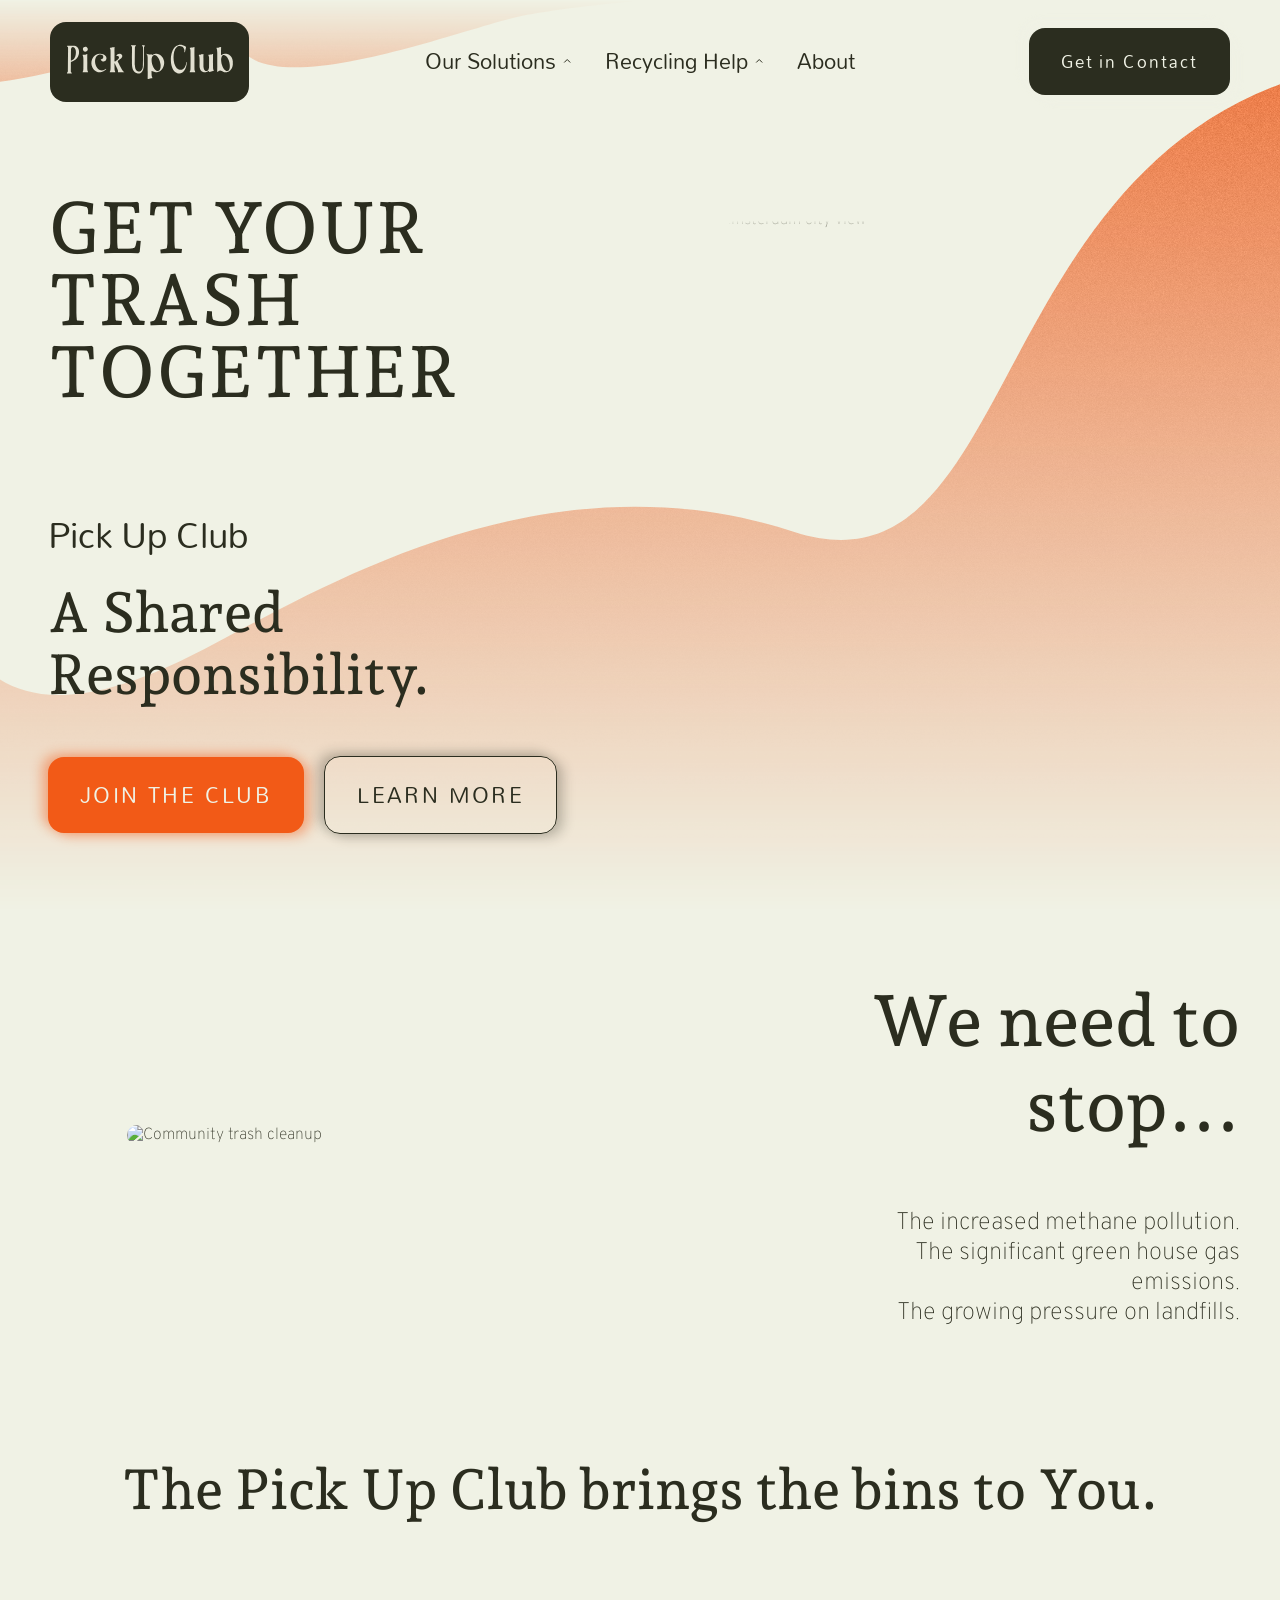
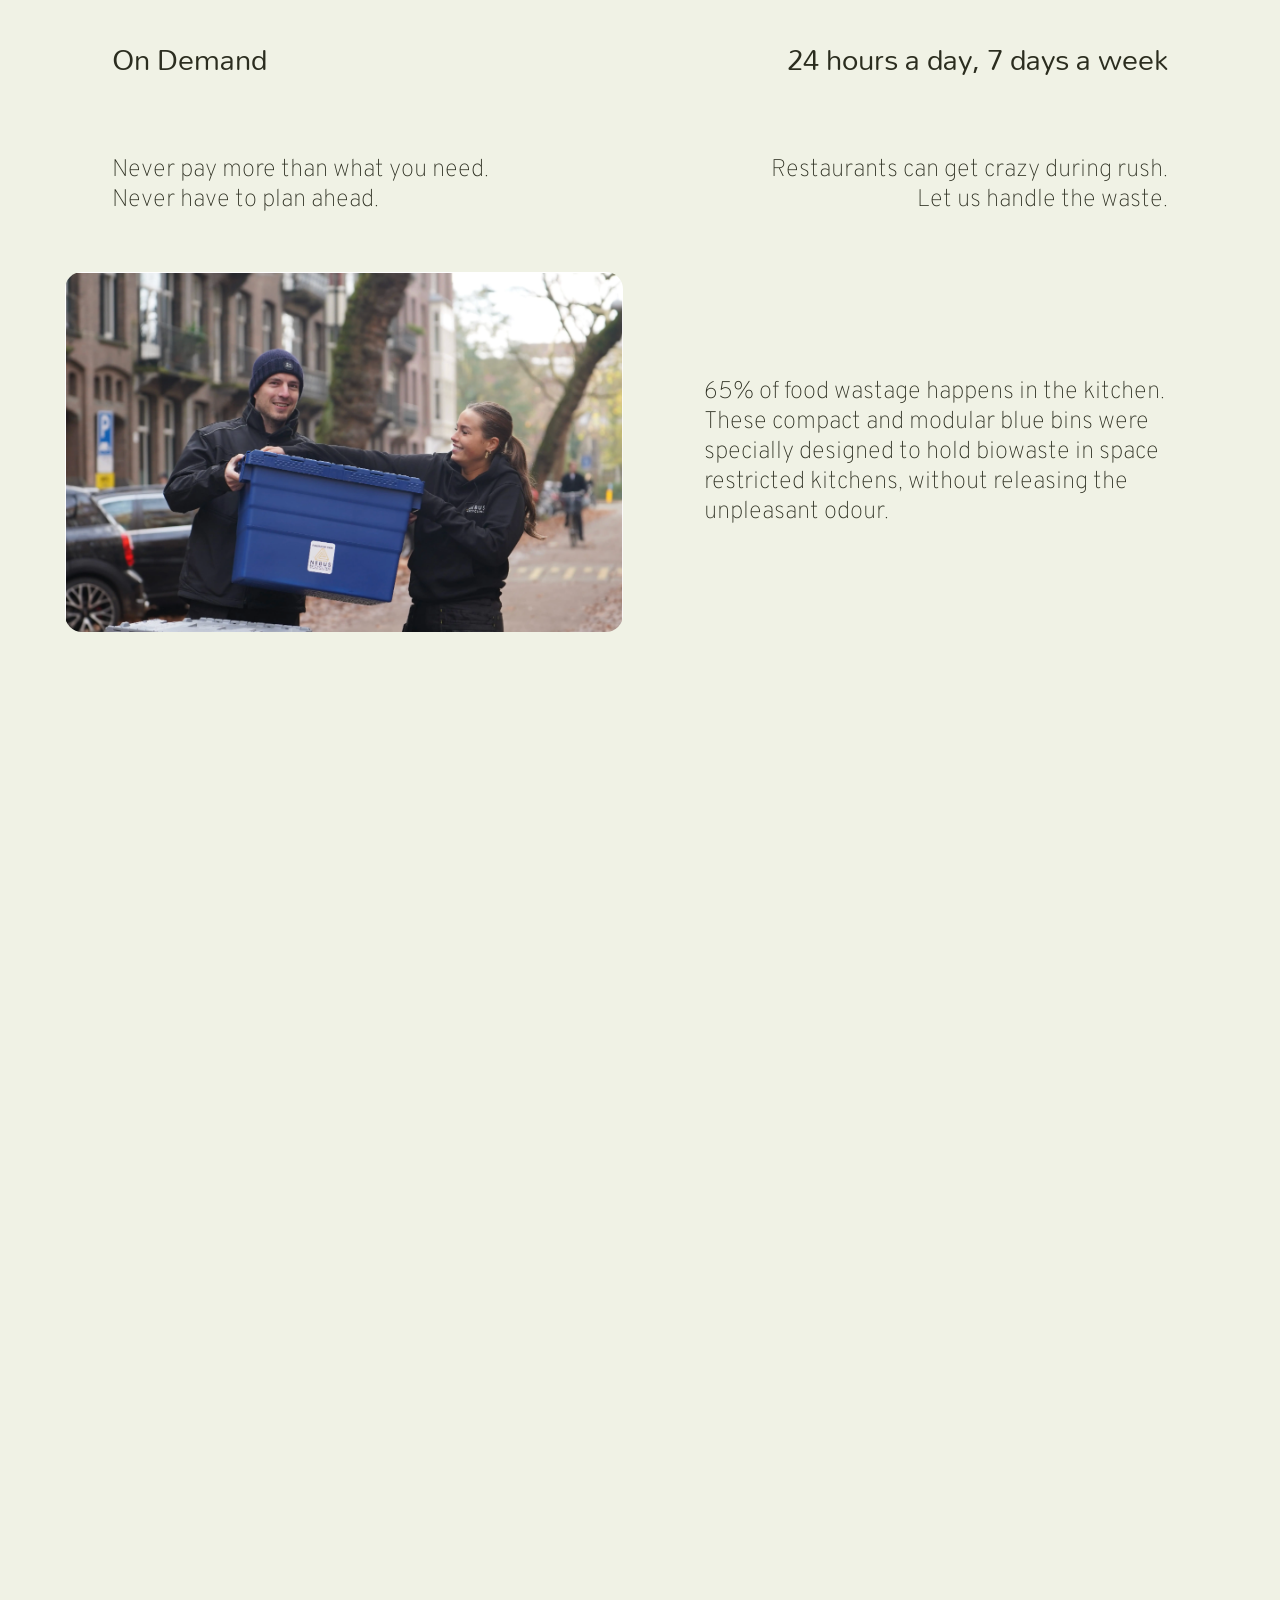
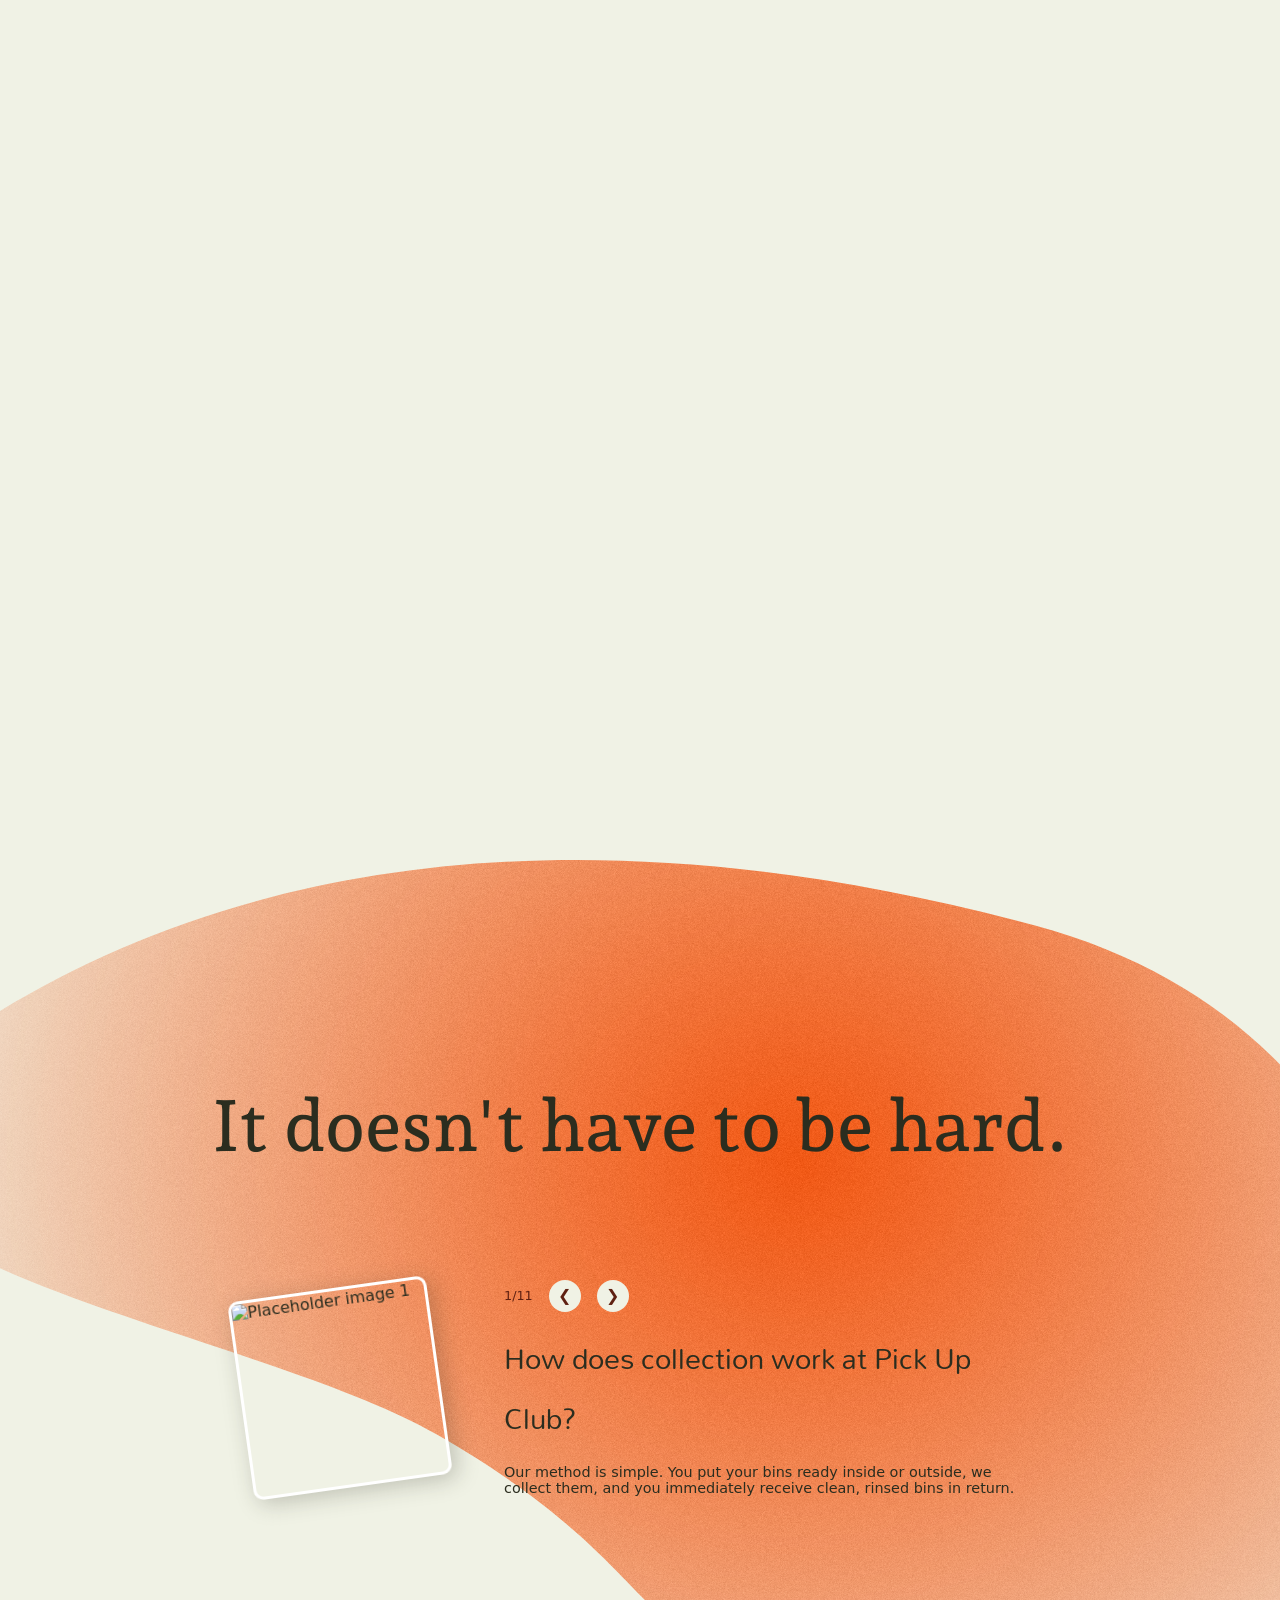
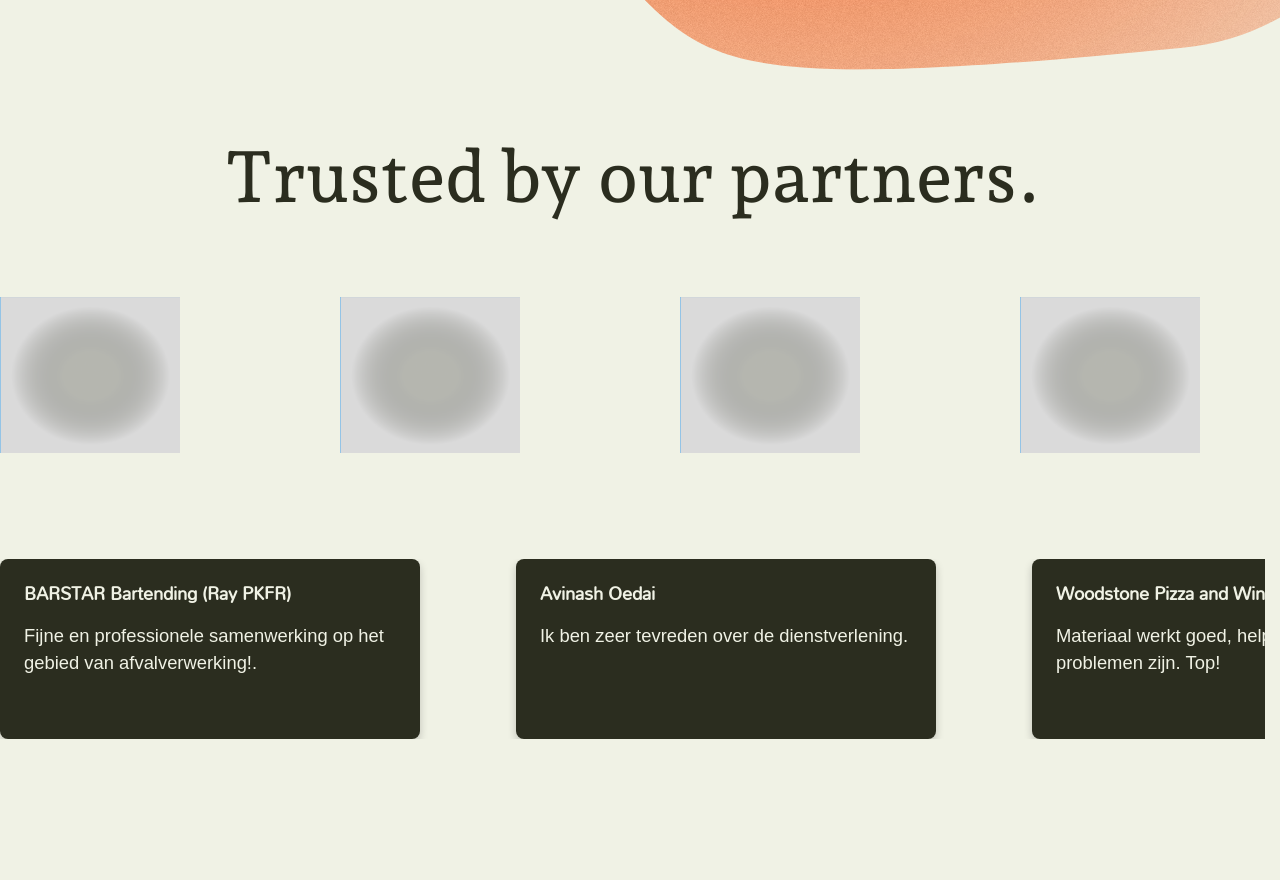
==== commit d500d2c9: "Review card" ====
--- a/index.html
+++ b/index.html
@@ -99,7 +99,7 @@
     <main>
         <section class="tile-full theme-light hero-section">
             <div class="hero-section__content">
-                <div class="hero-section__title"><h1>GET YOUR TRASH TOGETHER.</h1></div>
+                <div class="hero-section__title"><h1>GET YOUR TRASH TOGETHER</h1></div>
             </div>
             
             <div class="hero-section__subtitle">
@@ -130,37 +130,6 @@
         </div>
     </section>
     
-
-    <section class="tile-full theme-light finance1">
-        <div class="section-title"><h2>Save On Your Taxes</h2></div>
-
-        <div class="finance1__text">
-            <h4>Less general waste, Less fees</h4>
-            <p>By 2030, your business' general waste tax will <strong>increase by 47%</strong>. By collecting the <strong>tax-free biowaste</strong> separately, you can avoid these dramatic fees.</p>
-            <p>Currently, residual waste is incinerated for <strong>€150 - €200</strong> , while biowaste is processed for <strong>less than €100</strong> per tonne.</p>
-        </div>
-
-        <div class="finance1__image">
-            <img src="https://media.timeout.com/images/106280160/image.jpg" 
-            alt="Amsterdam city view" 
-            class="finance1__img">
-        </div>
-
-        <div class="finance1__action">
-            <a class="btn-secondary" href="https://www.rijksoverheid.nl/onderwerpen/afval/afvalstoffenbelasting" target="_blank" title="Rijksoverheid">READ MORE</a>
-        </div>
-    </section>
-
-    <section class="tile-full theme-light">
-
-
-
-
-    </section>
-
-
-
-
 <div class="scroll-track" id="journey-track">
     <div class="sticky-viewport">
         <div class="scroll-watcher" id="scroll-watcher"></div>
@@ -433,47 +402,48 @@
                 <div class="review-carousel__track">
                     <div class="review-carousel__set">
                         <div class="review-card">
-                            <h3>We</h3>
-                            <p>This is a simple card designed to hold text content.</p>
-                        </div>
-                        <div class="review-card">
-                            <h3>Need</h3>
-                            <p>This is a simple card designed to hold text content.</p>
-                        </div>
-                        <div class="review-card">
-                            <h3>The</h3>
-                            <p>This is a simple card designed to hold text content.</p>
-                        </div>
-                        <div class="review-card">
-                            <h3>Actual</h3>
-                            <p>This is a simple card designed to hold text content.</p>
-                        </div>
-                        <div class="review-card">
-                            <h3>Reviews</h3>
-                            <p>This is a simple card designed to hold text content.</p>
+                            <h3>BARSTAR Bartending (Ray PKFR)</h3>
+                            <p>Fijne en professionele samenwerking op het gebied van afvalverwerking!.</p>
+                        </div>
+                        <div class="review-card">
+                            <h3>Avinash Oedai</h3>
+                            <p>Ik ben zeer tevreden over de dienstverlening.</p>
+                        </div>
+                        <div class="review-card">
+                            <h3>Woodstone Pizza and Wine</h3>
+                            <p>Materiaal werkt goed, helpen als er problemen zijn. Top!</p>
+                        </div>
+                        <div class="review-card">
+                            <h3>Max Nijman</h3>
+                            <p>Dit bedrijf weet wat ontzorgen is. Snel contact en doen wat ze zeggen. Aanrader voor iedereen!</p>
+                        </div>
+                        <div class="review-card">
+                            <h3>Cafe In The City</h3>
+                            <p>Top service, altijd snel en 24/7 bereikbaar. Denken graag mee in oplossingen en vriendelijk personeel.</p>
                         </div>
                     </div>
                     <div class="review-carousel__set">
                         <div class="review-card">
-                            <h3>We</h3>
-                            <p>This is a simple card designed to hold text content.</p>
-                        </div>
-                        <div class="review-card">
-                            <h3>Need</h3>
-                            <p>This is a simple card designed to hold text content.</p>
-                        </div>
-                        <div class="review-card">
-                            <h3>The</h3>
-                            <p>This is a simple card designed to hold text content.</p>
-                        </div>
-                        <div class="review-card">
-                            <h3>Actual</h3>
-                            <p>This is a simple card designed to hold text content.</p>
-                        </div>
-                        <div class="review-card">
-                            <h3>Reviews</h3>
-                            <p>This is a simple card designed to hold text content.</p>
-                        </div>
+                            <h3>BARSTAR Bartending (Ray PKFR)</h3>
+                            <p>Fijne en professionele samenwerking op het gebied van afvalverwerking!.</p>
+                        </div>
+                        <div class="review-card">
+                            <h3>Avinash Oedai</h3>
+                            <p>Ik ben zeer tevreden over de dienstverlening.</p>
+                        </div>
+                        <div class="review-card">
+                            <h3>Woodstone Pizza and Wine</h3>
+                            <p>Materiaal werkt goed, helpen als er problemen zijn. Top!</p>
+                        </div>
+                        <div class="review-card">
+                            <h3>Max Nijman</h3>
+                            <p>Dit bedrijf weet wat ontzorgen is. Snel contact en doen wat ze zeggen. Aanrader voor iedereen!</p>
+                        </div>
+                        <div class="review-card">
+                            <h3>Cafe In The City</h3>
+                            <p>Top service, altijd snel en 24/7 bereikbaar. Denken graag mee in oplossingen en vriendelijk personeel.</p>
+                        </div>
+                    </div>
                     </div>
                 </div>
             </div>
--- a/style.css
+++ b/style.css
@@ -694,55 +694,6 @@
     align-content: flex-start;
 }
 
-
-/* --------------------------------------------------------------------------
-   ---------------------------- FINANCIAL SECTION ----------------------------
-   -------------------------------------------------------------------------- */
-
-.finance1 {
-    background-image: url('assets/financial_bg.svg');
-    background-repeat: no-repeat;
-    background-position: top center;
-    background-size: cover;
-    grid-template-rows: max-content 1fr max-content;
-    height: auto;
-    min-height: 90vh;
-}
-
-.finance1__text {
-    align-self: center;
-    padding-left: 3rem;
-}
-
-.finance1__image {
-    display: flex;
-    align-items: center;
-    justify-content: flex-end;
-    padding-right: 3rem;
-}
-
-.finance1__img {
-    width: 90%;
-    height: auto;
-    max-height: 400px;
-    border-radius: 20px;
-    object-fit: cover;
-    display: block;
-}
-
-.finance1__action {
-    grid-column: 1 / -1;
-    display: flex;
-    justify-content: center;
-    padding-bottom: 4rem;
-}
-
-
-
-
-
-
-
 /* --------------------------------------------------------------------------
    ----------------------------8. JOURNEY SECTION----------------------------
    -------------------------------------------------------------------------- */
@@ -841,26 +792,22 @@
     width: 100%;
     gap: 0.9rem;
 }
-
 .logo-carousel,
 .review-carousel {
     display: flex;
     width: 98.85vw;
     overflow: hidden;
 }
-
 .logo-carousel__track {
     display: flex;
     width: max-content;
     animation: conveyorBelt 120s linear infinite;
 }
-
 .review-carousel__track {
     display: flex;
     width: max-content;
     animation: conveyorBeltReverse 200s linear infinite;
 }
-
 .logo-carousel__set {
     display: flex;
     align-items: center;
@@ -869,35 +816,51 @@
     flex-shrink: 0;
     gap: 10rem;
 }
-
 .review-carousel__set {
     display: flex;
-    align-items: center;
+    align-items: stretch;
     padding-right: 6rem;
     flex-shrink: 0;
     gap: 6rem;
 }
-
 .logo-carousel__img {
     width: 180px;
     height: auto;
 }
 
 .review-card {
-    width: 300px;
-    padding: 20px;
+    width: 420px;
+    height: 180px;
+    padding: 22px 24px;
     background-color: var(--accent-grey);
     border-radius: 8px;
     font-family: sans-serif;
     color: var(--support-beige);
     box-shadow: 0 4px 8px 0 rgba(0,0,0,0.2);
     transition: var(--transition) ease-in-out;
+    box-sizing: border-box;
+
+    display: flex;
+    flex-direction: column;
+    justify-content: flex-start;
+}
+
+.review-card h3 {
+    margin: 0 0 16px 0;
+    font-size: 1.25rem;
+    font-weight: 700;
+    line-height: 1.3;
+}
+
+.review-card p {
+    margin: 0;
+    font-size: 1.15rem;
+    line-height: 1.45;
 }
 
 .review-card:hover {
     box-shadow: 0.2rem 0.2rem 0.4rem var(--shadow-accent);
 }
-
 
 
 /* --------------------------------------------------------------------------
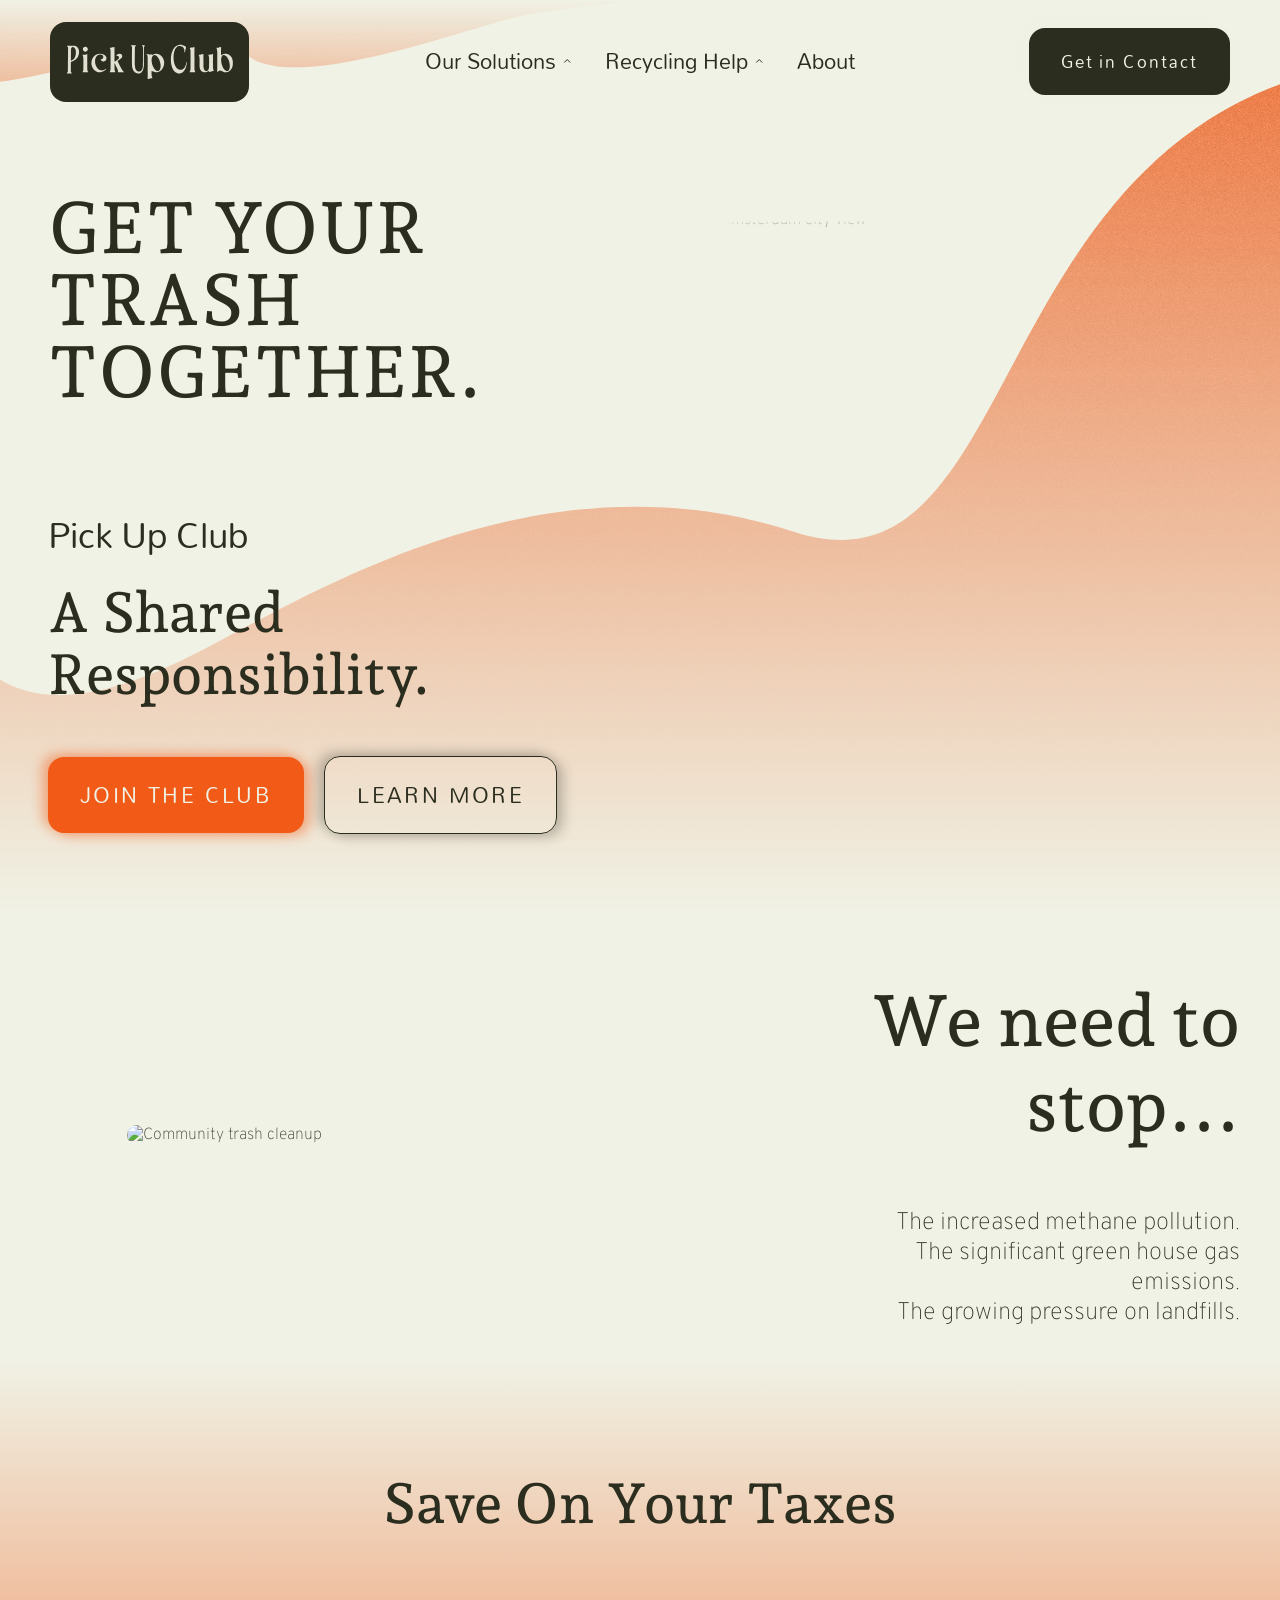
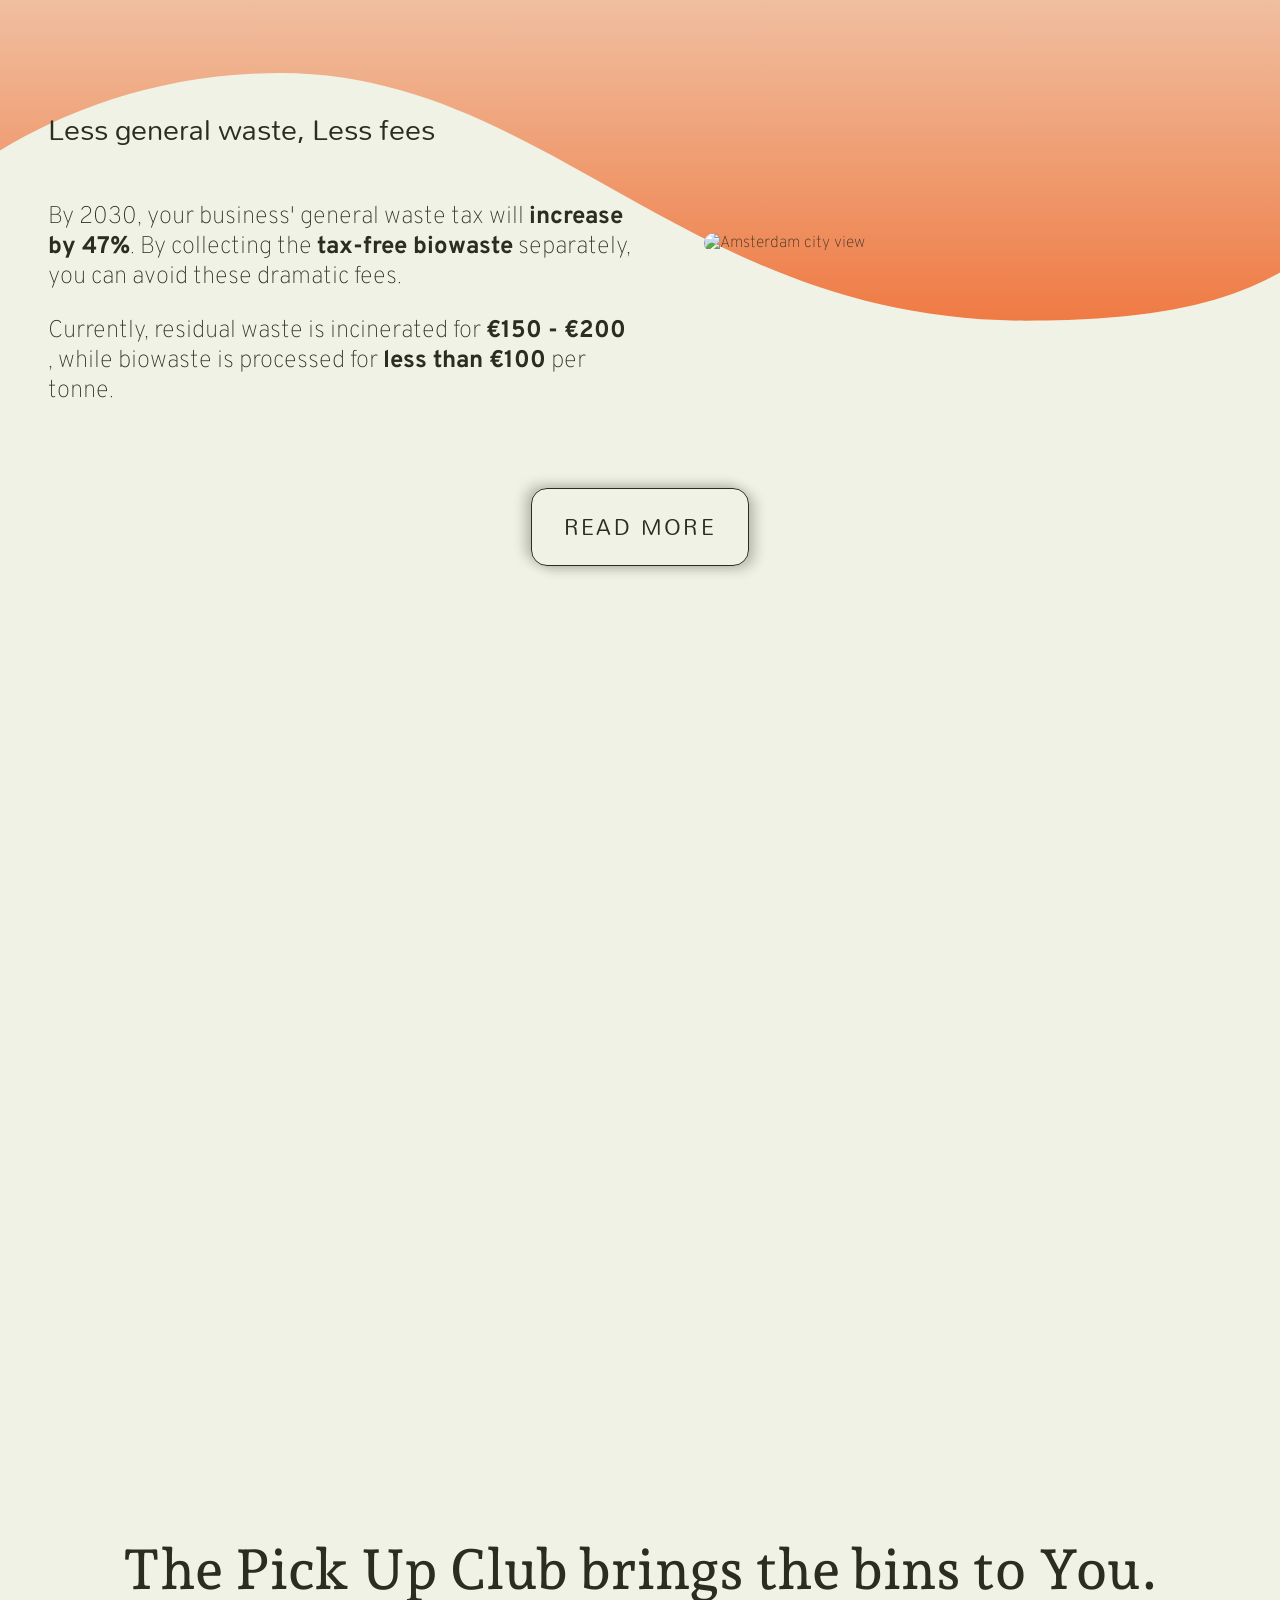
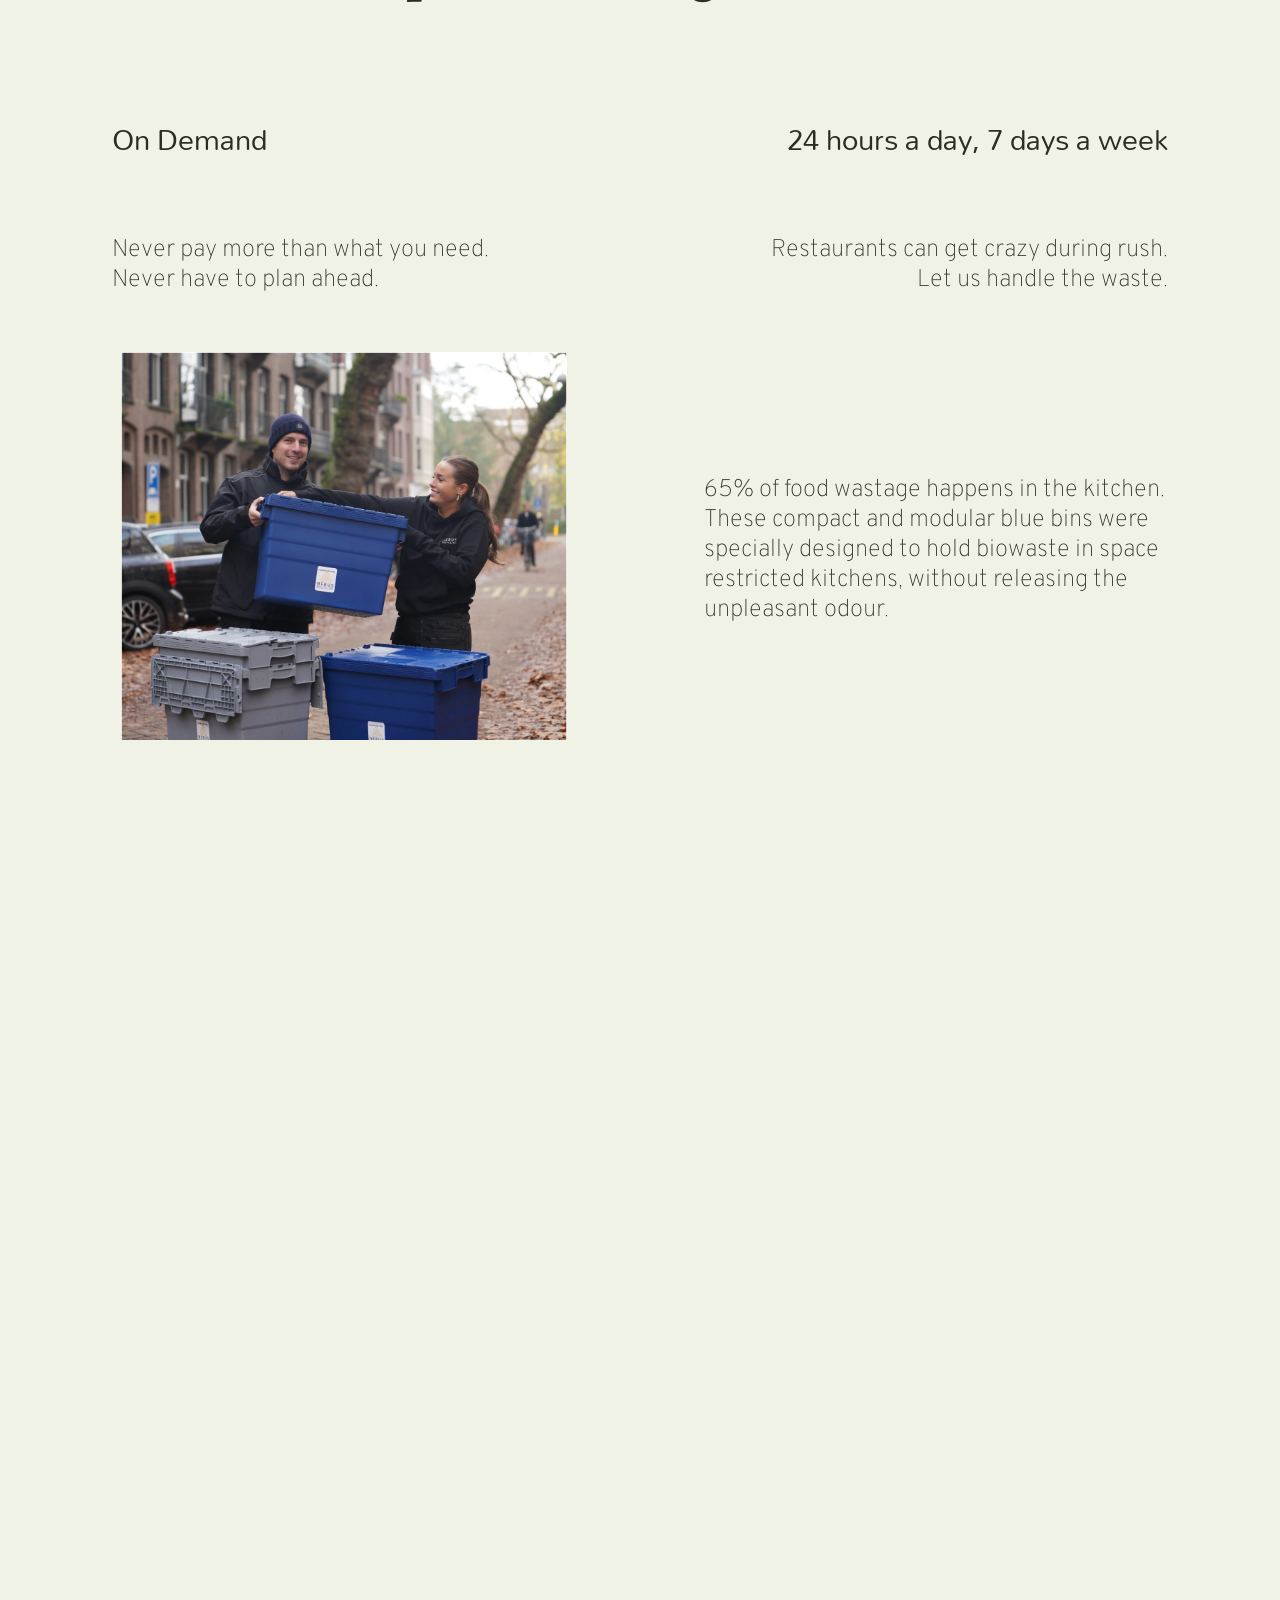
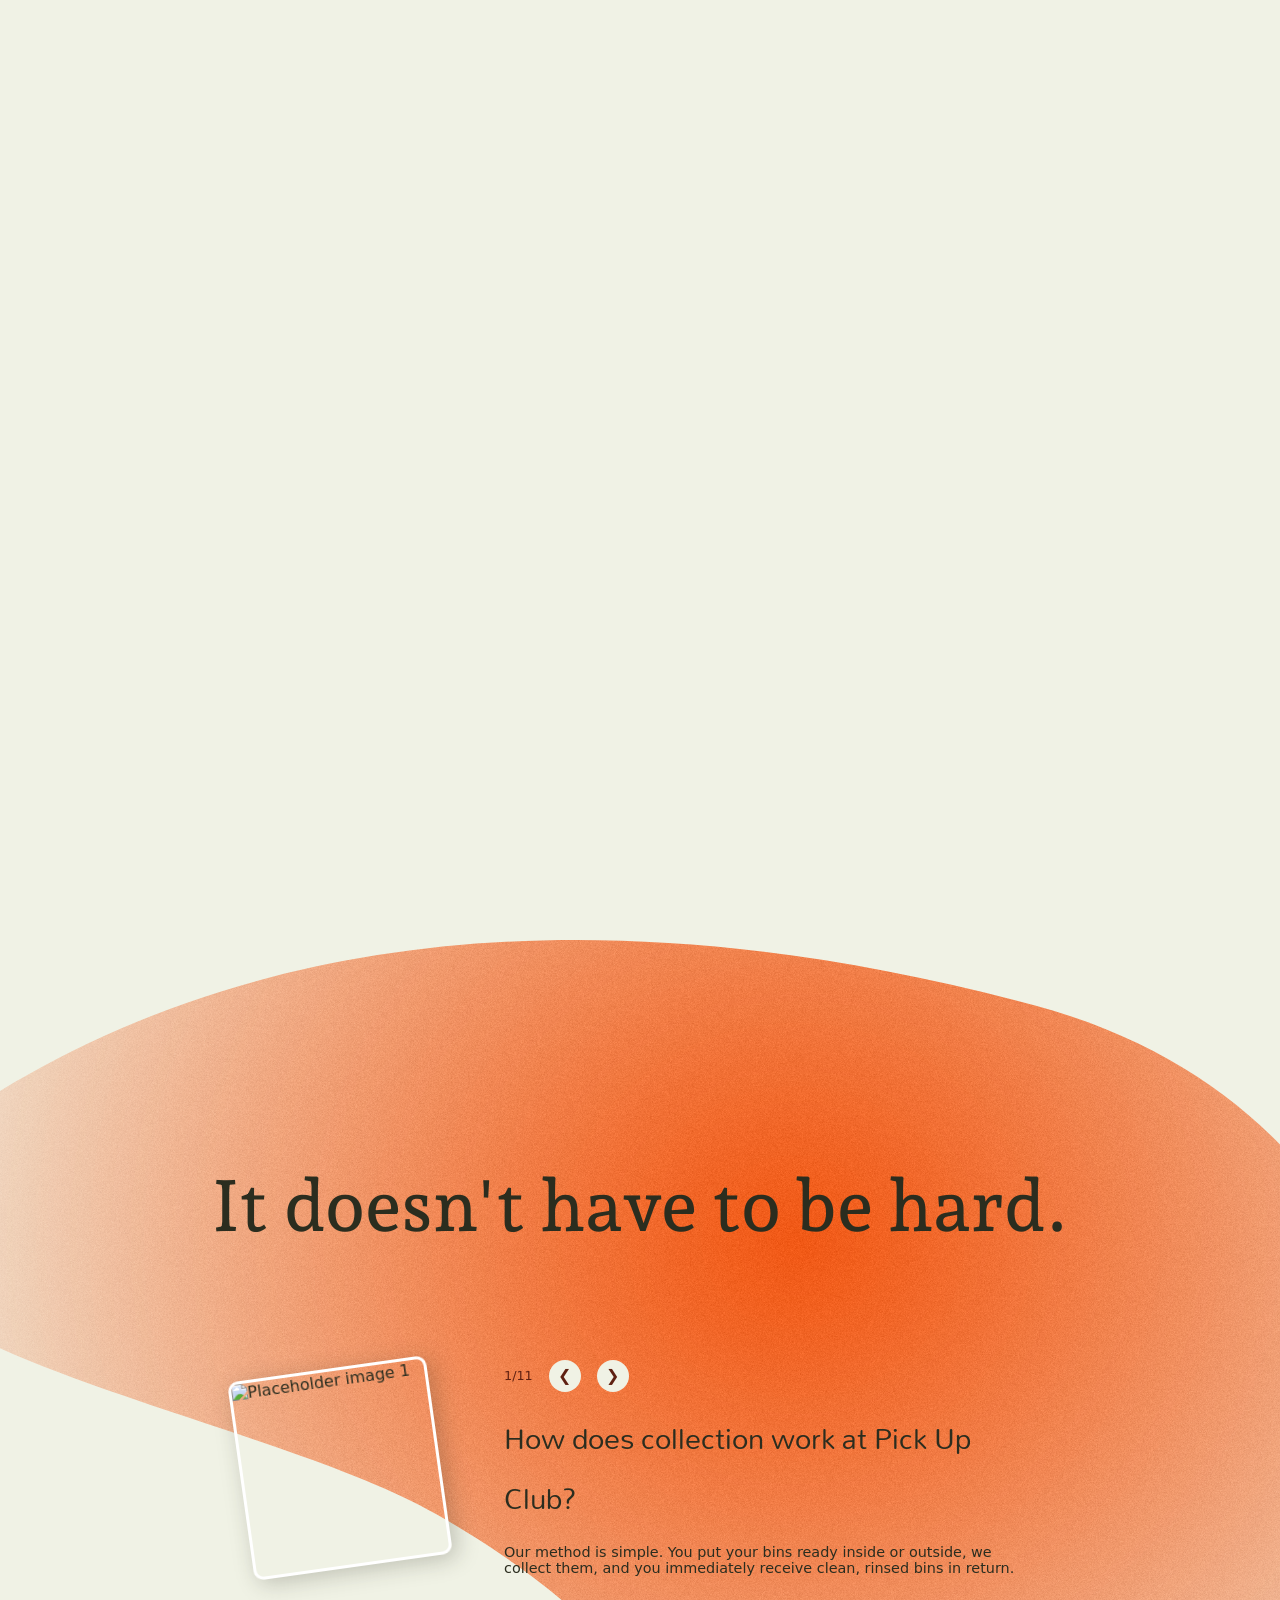
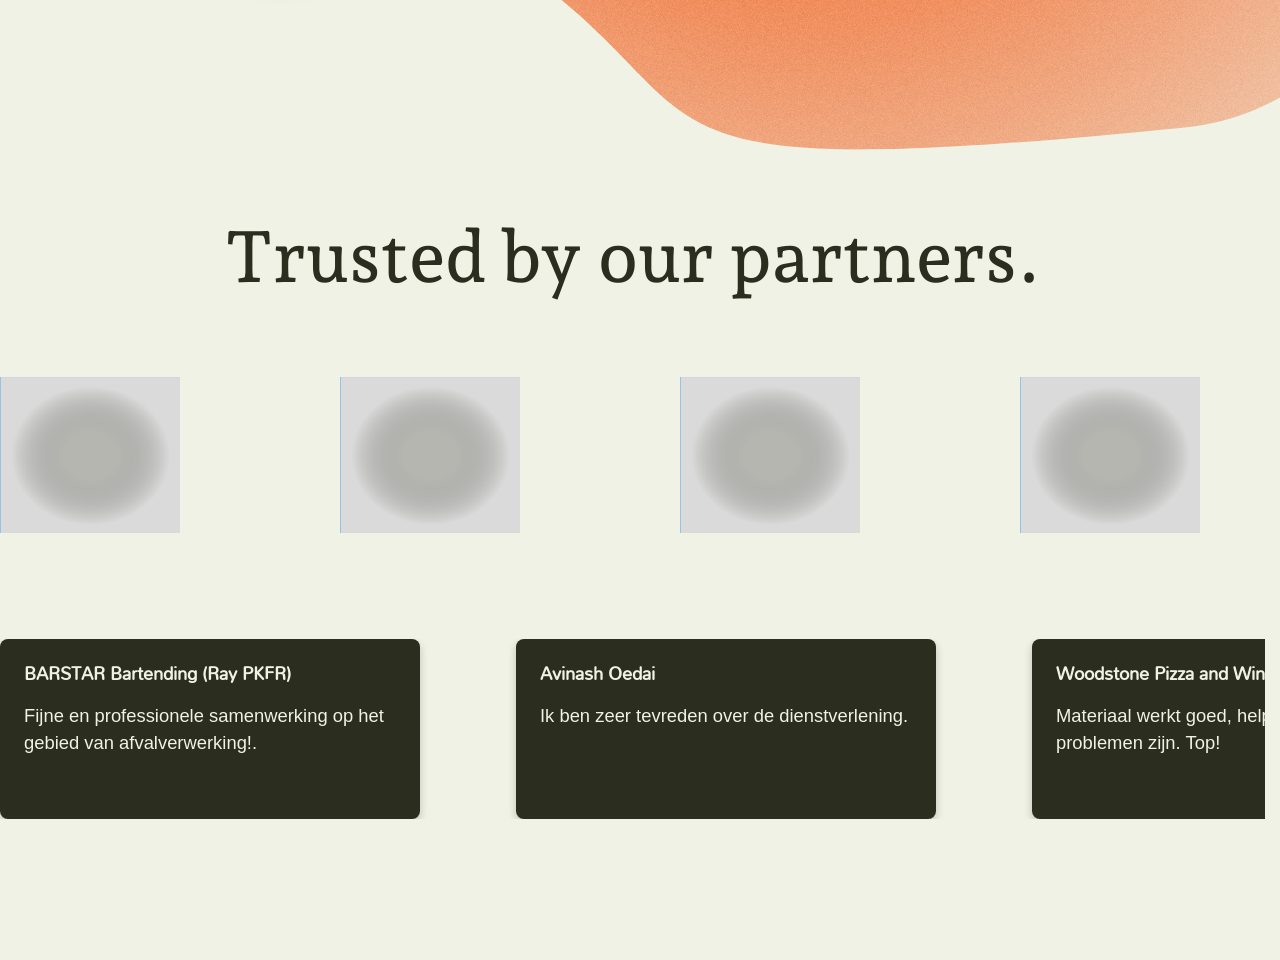
==== commit dad317a2: "Merge pull request #33 from dvaud/Quinn Review card" ====
--- a/index.html
+++ b/index.html
@@ -99,7 +99,7 @@
     <main>
         <section class="tile-full theme-light hero-section">
             <div class="hero-section__content">
-                <div class="hero-section__title"><h1>GET YOUR TRASH TOGETHER</h1></div>
+                <div class="hero-section__title"><h1>GET YOUR TRASH TOGETHER.</h1></div>
             </div>
             
             <div class="hero-section__subtitle">
@@ -130,6 +130,37 @@
         </div>
     </section>
     
+
+    <section class="tile-full theme-light finance1">
+        <div class="section-title"><h2>Save On Your Taxes</h2></div>
+
+        <div class="finance1__text">
+            <h4>Less general waste, Less fees</h4>
+            <p>By 2030, your business' general waste tax will <strong>increase by 47%</strong>. By collecting the <strong>tax-free biowaste</strong> separately, you can avoid these dramatic fees.</p>
+            <p>Currently, residual waste is incinerated for <strong>€150 - €200</strong> , while biowaste is processed for <strong>less than €100</strong> per tonne.</p>
+        </div>
+
+        <div class="finance1__image">
+            <img src="https://media.timeout.com/images/106280160/image.jpg" 
+            alt="Amsterdam city view" 
+            class="finance1__img">
+        </div>
+
+        <div class="finance1__action">
+            <a class="btn-secondary" href="https://www.rijksoverheid.nl/onderwerpen/afval/afvalstoffenbelasting" target="_blank" title="Rijksoverheid">READ MORE</a>
+        </div>
+    </section>
+
+    <section class="tile-full theme-light">
+
+
+
+
+    </section>
+
+
+
+
 <div class="scroll-track" id="journey-track">
     <div class="sticky-viewport">
         <div class="scroll-watcher" id="scroll-watcher"></div>
--- a/style.css
+++ b/style.css
@@ -694,6 +694,55 @@
     align-content: flex-start;
 }
 
+
+/* --------------------------------------------------------------------------
+   ---------------------------- FINANCIAL SECTION ----------------------------
+   -------------------------------------------------------------------------- */
+
+.finance1 {
+    background-image: url('assets/financial_bg.svg');
+    background-repeat: no-repeat;
+    background-position: top center;
+    background-size: cover;
+    grid-template-rows: max-content 1fr max-content;
+    height: auto;
+    min-height: 90vh;
+}
+
+.finance1__text {
+    align-self: center;
+    padding-left: 3rem;
+}
+
+.finance1__image {
+    display: flex;
+    align-items: center;
+    justify-content: flex-end;
+    padding-right: 3rem;
+}
+
+.finance1__img {
+    width: 90%;
+    height: auto;
+    max-height: 400px;
+    border-radius: 20px;
+    object-fit: cover;
+    display: block;
+}
+
+.finance1__action {
+    grid-column: 1 / -1;
+    display: flex;
+    justify-content: center;
+    padding-bottom: 4rem;
+}
+
+
+
+
+
+
+
 /* --------------------------------------------------------------------------
    ----------------------------8. JOURNEY SECTION----------------------------
    -------------------------------------------------------------------------- */
@@ -754,13 +803,12 @@
 }
 
 .journey__img {
-    width: 100%;
-    height: 100%;
-    max-height: 40vh;
+    width: 110%;
+    height: 44vh;
     border: 1px solid var(--support-beige);
-    border-radius: 18px;
-    object-fit: cover;
-    object-position: center top;
+    border-radius: 8px;
+    object-fit: contain;
+    object-position: center;
 }
 
 .justify-centre {
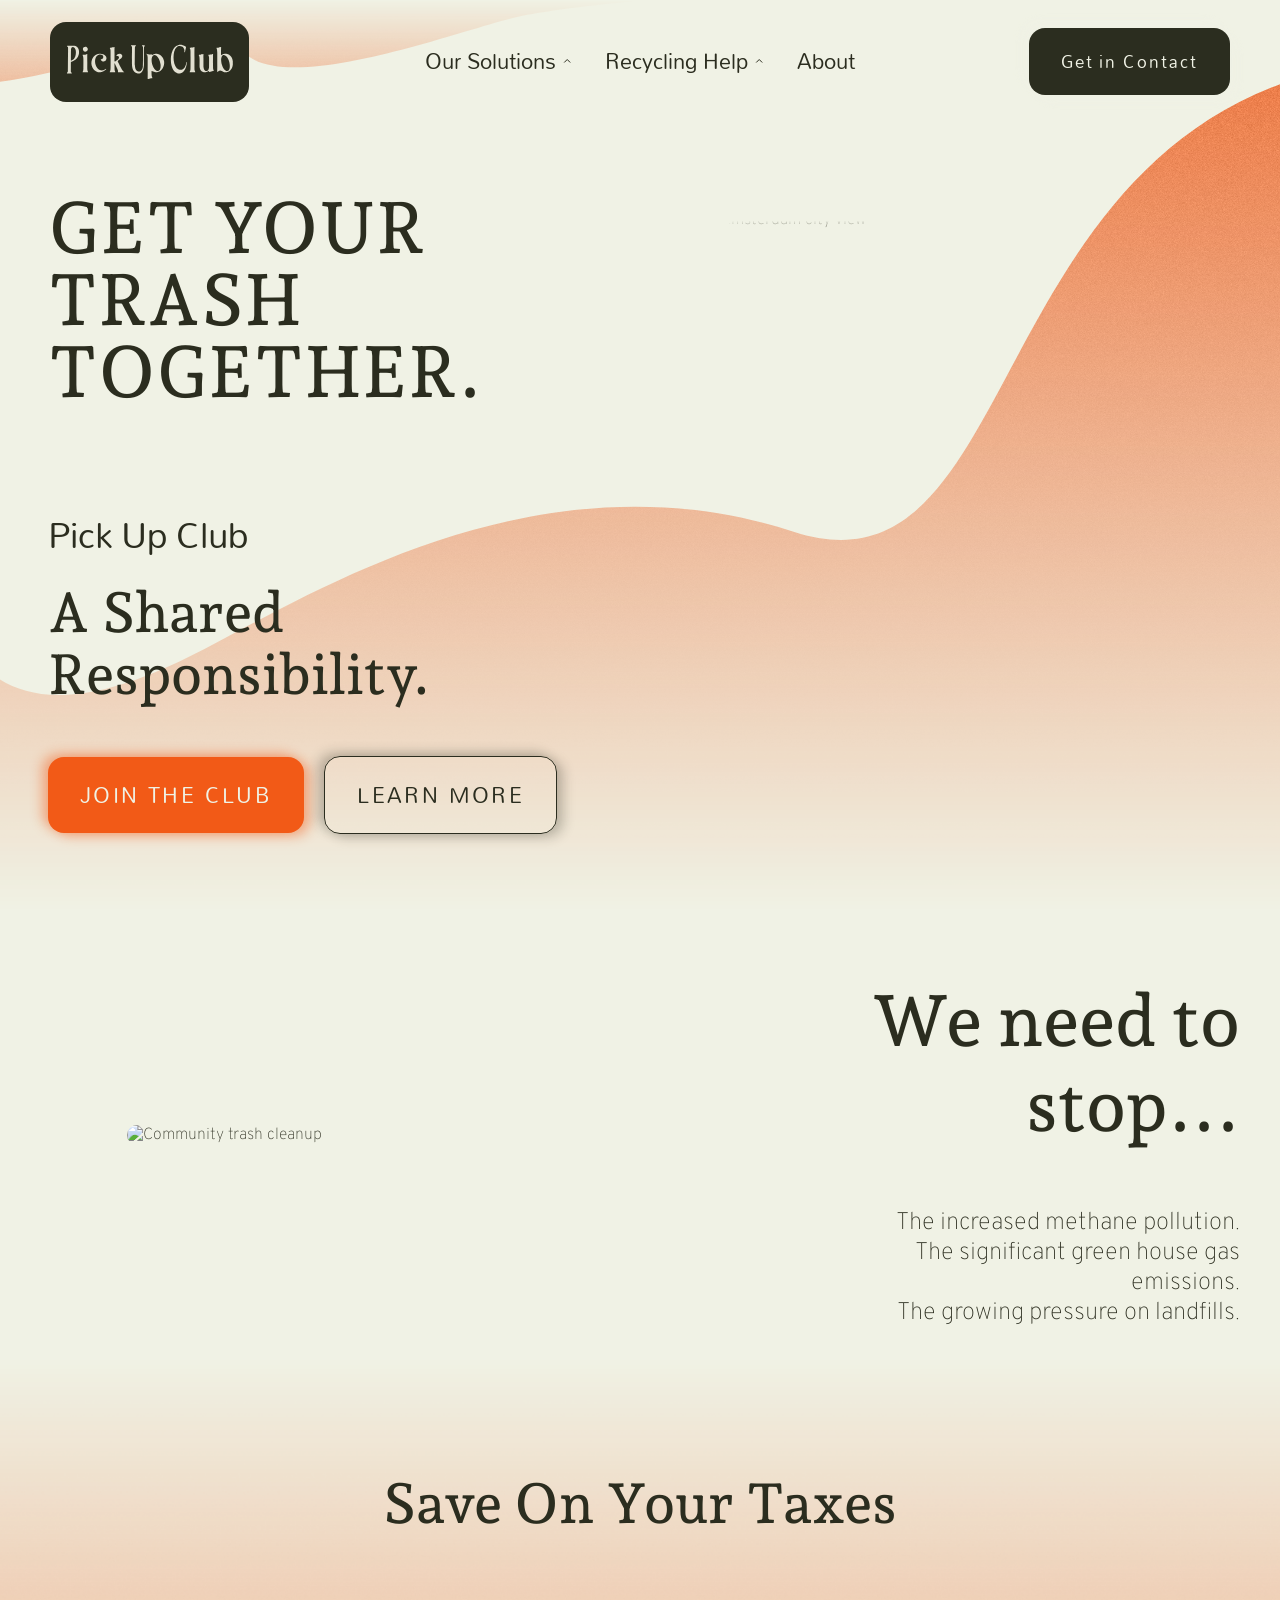
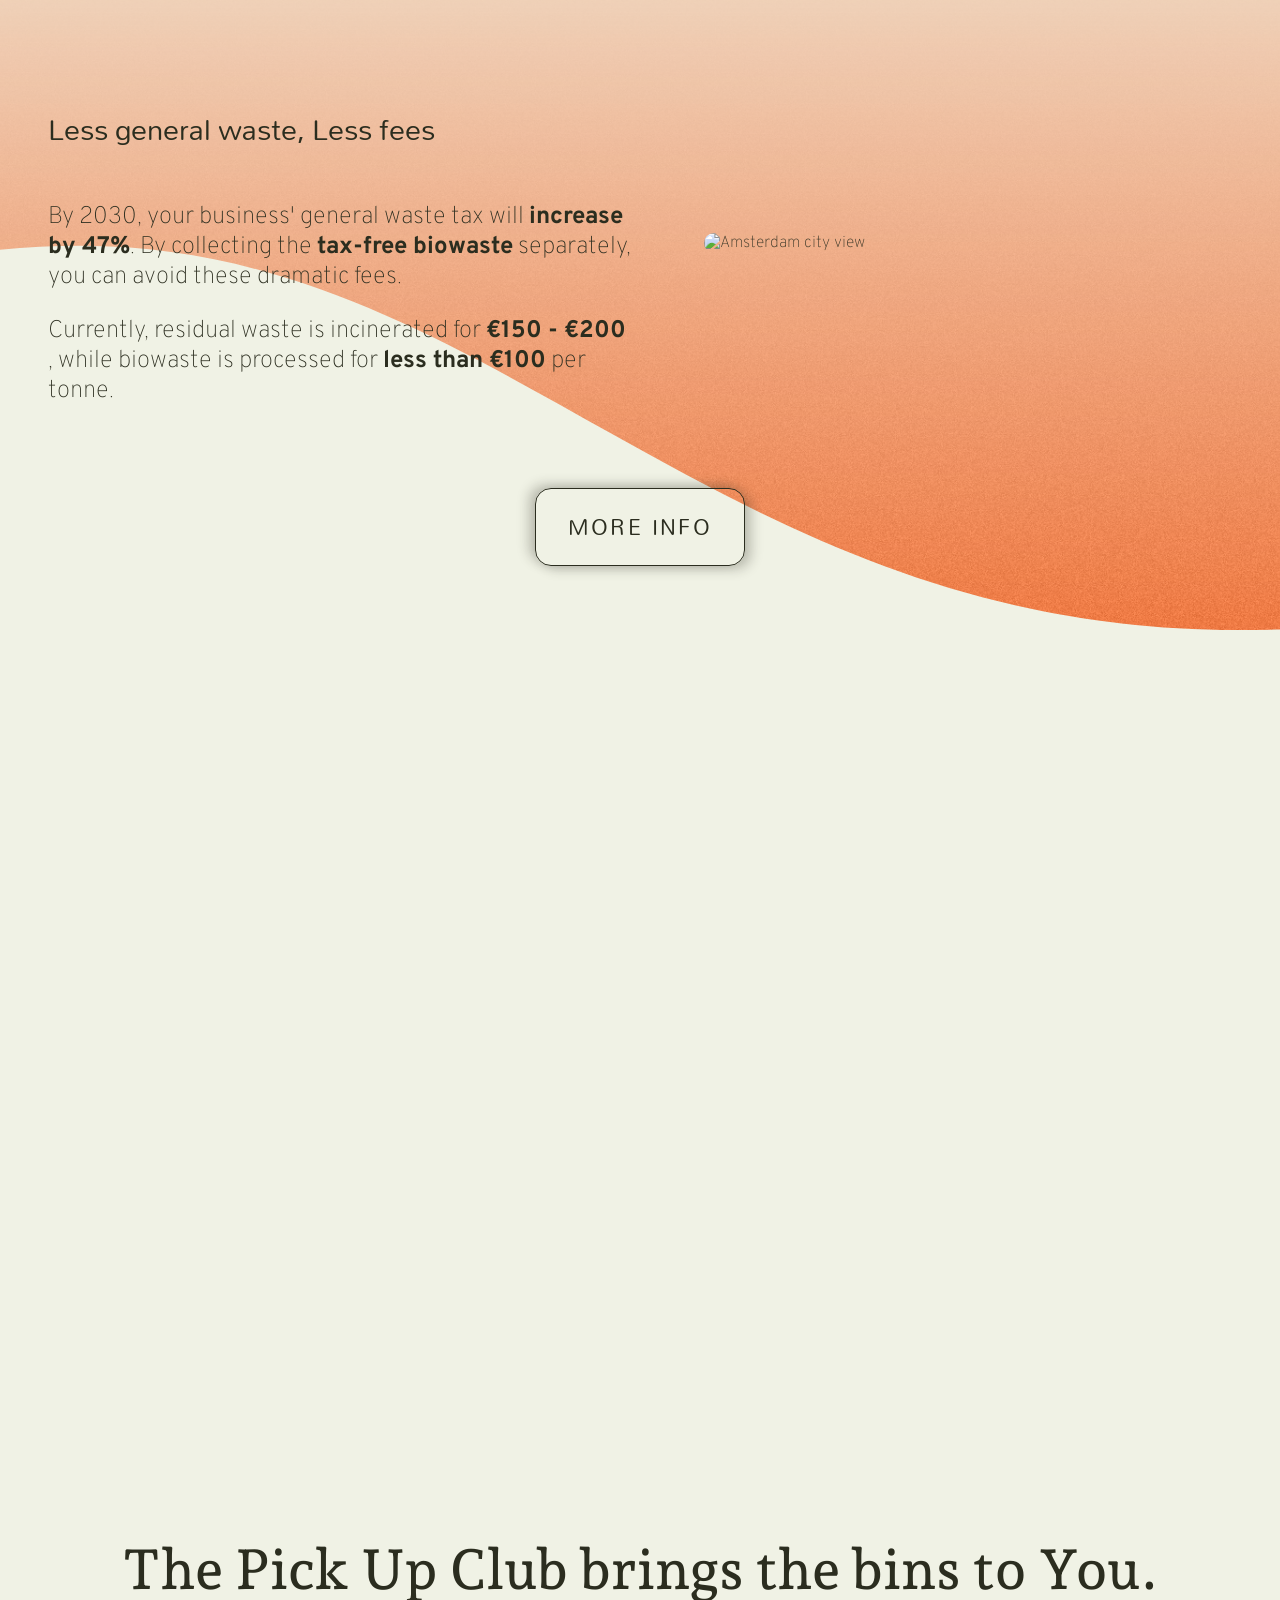
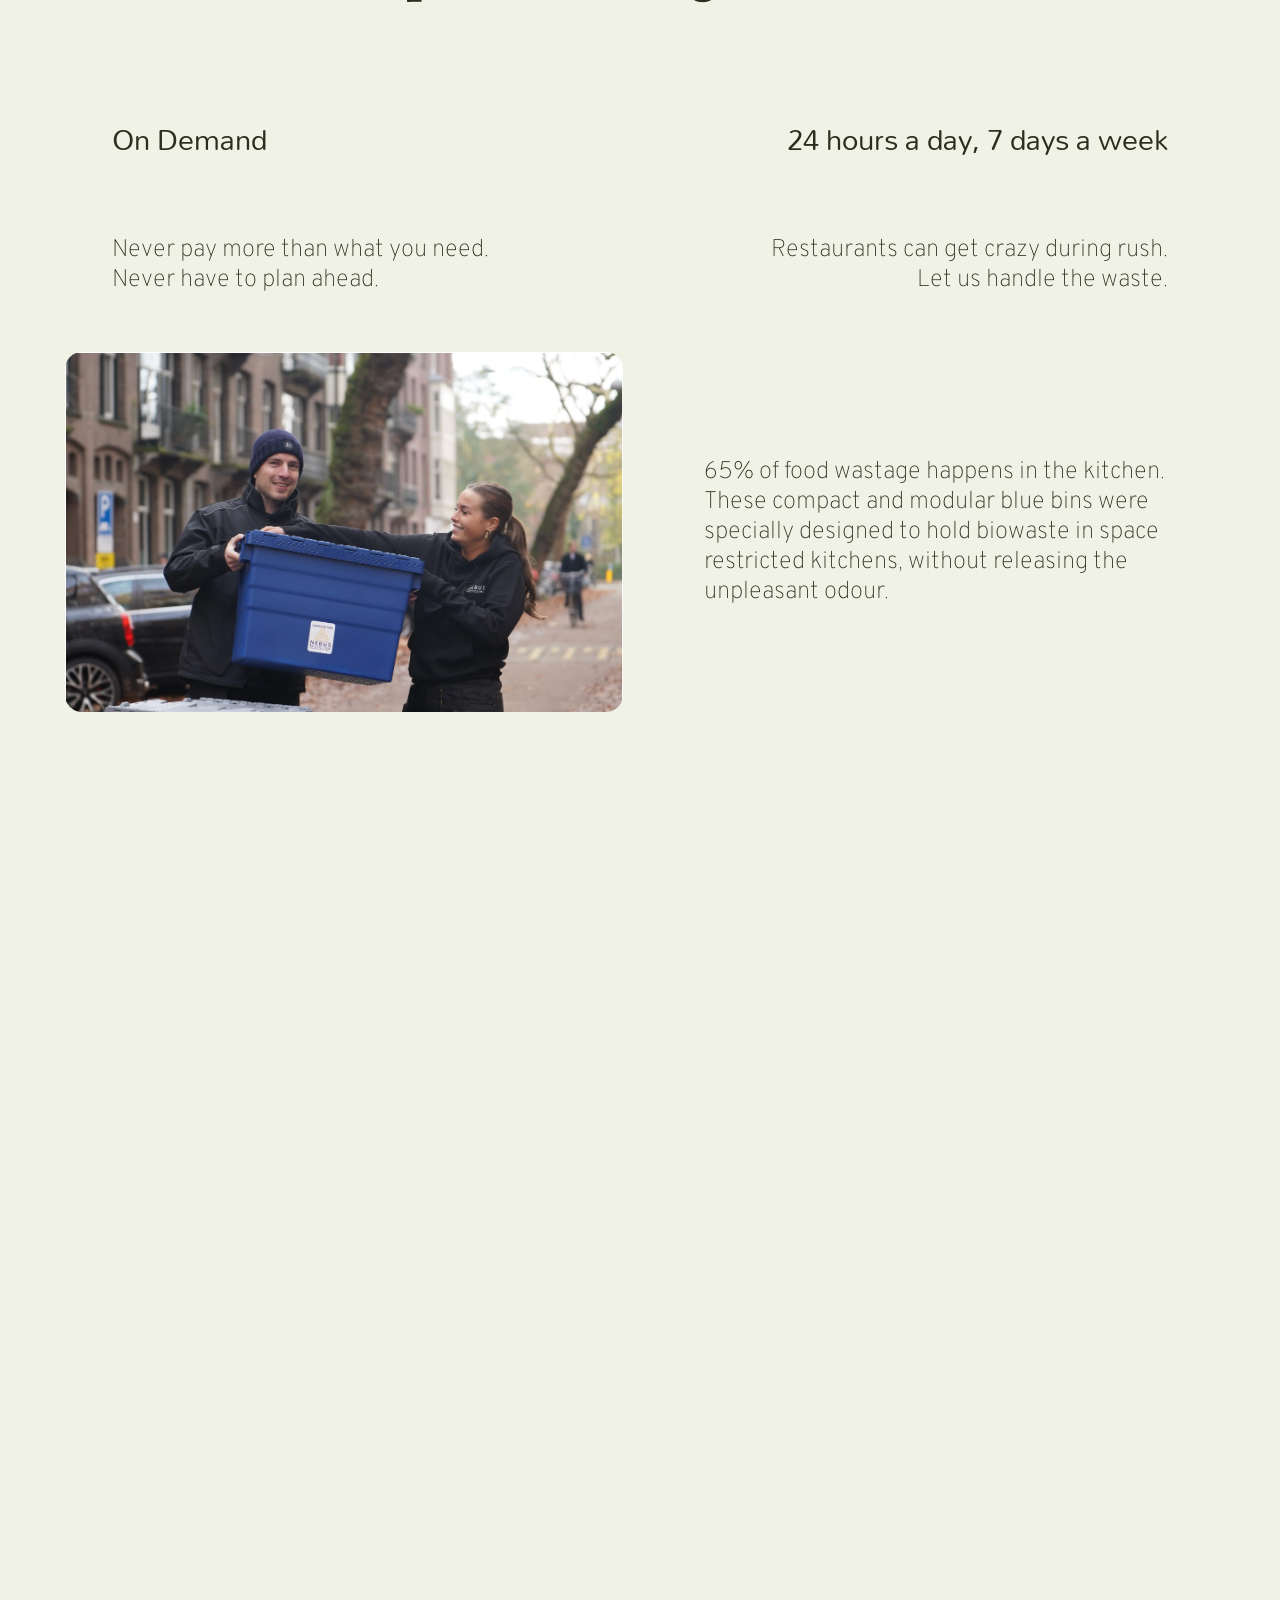
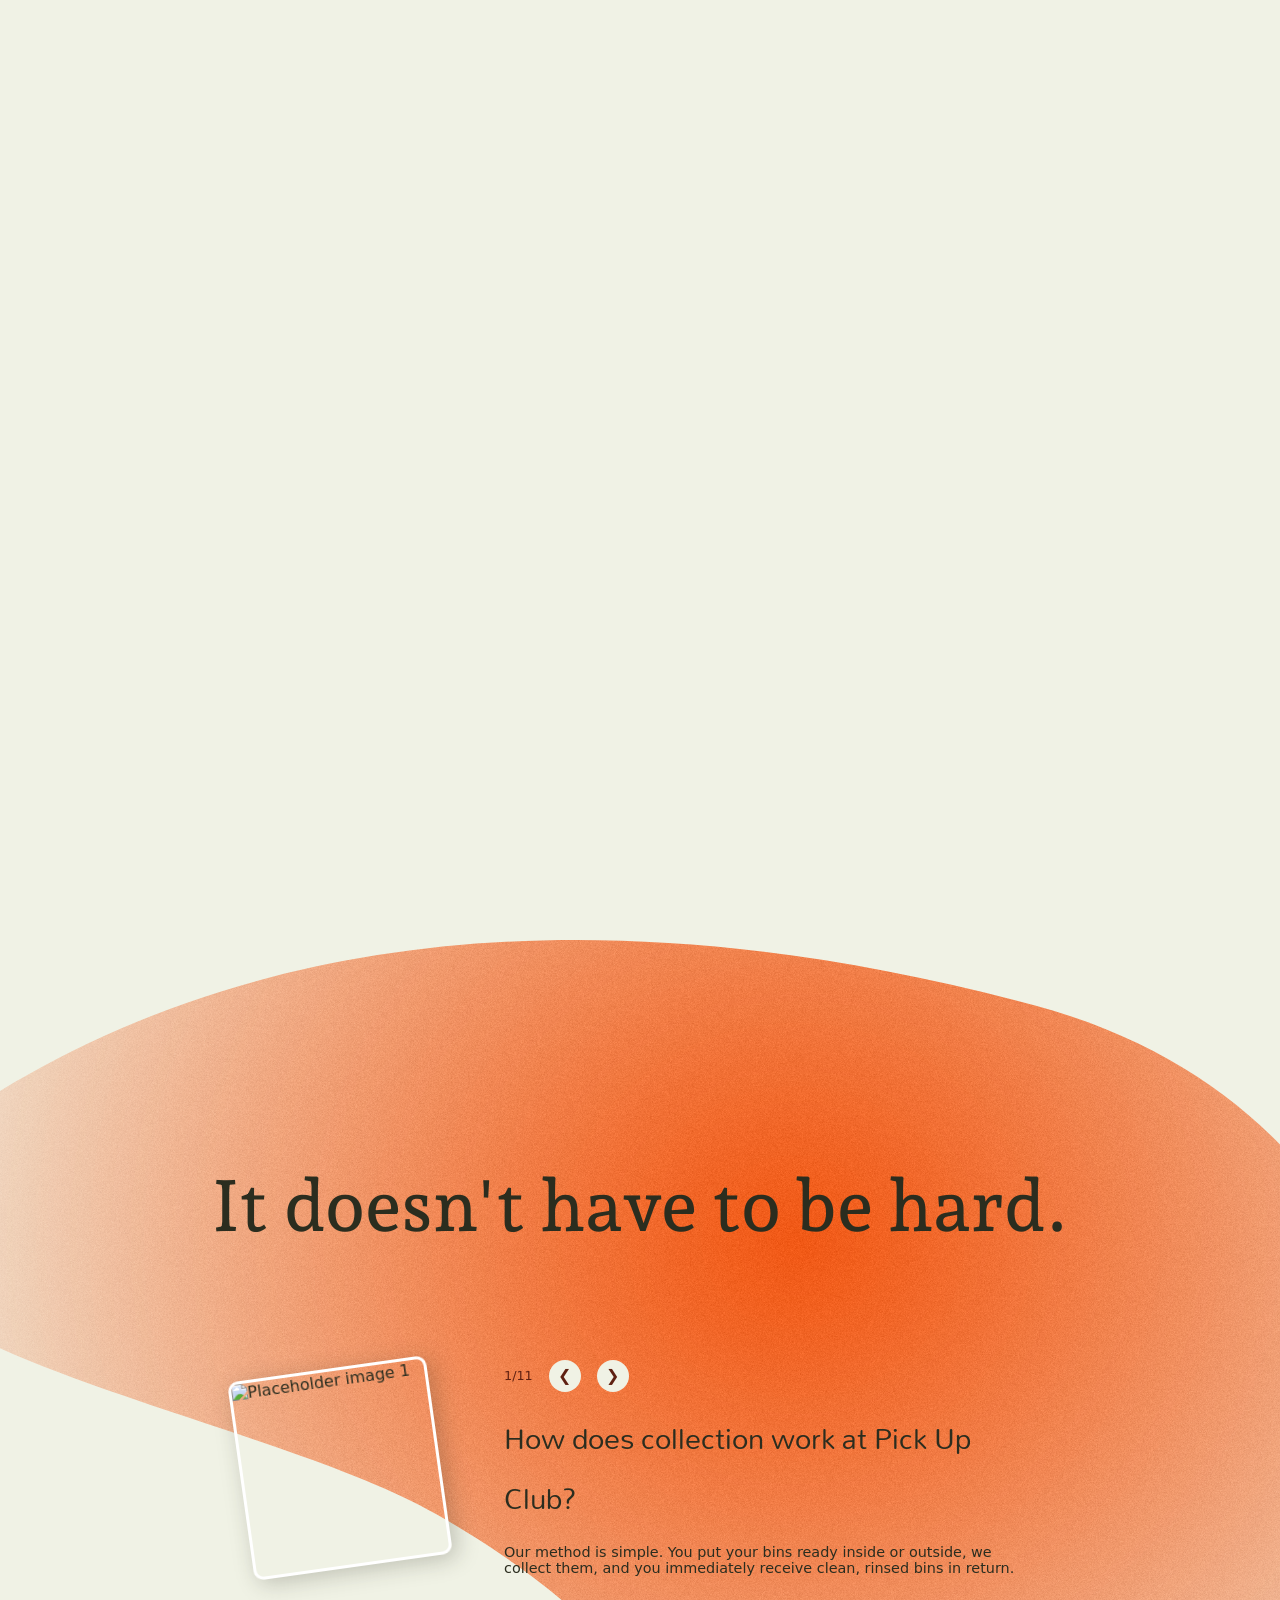
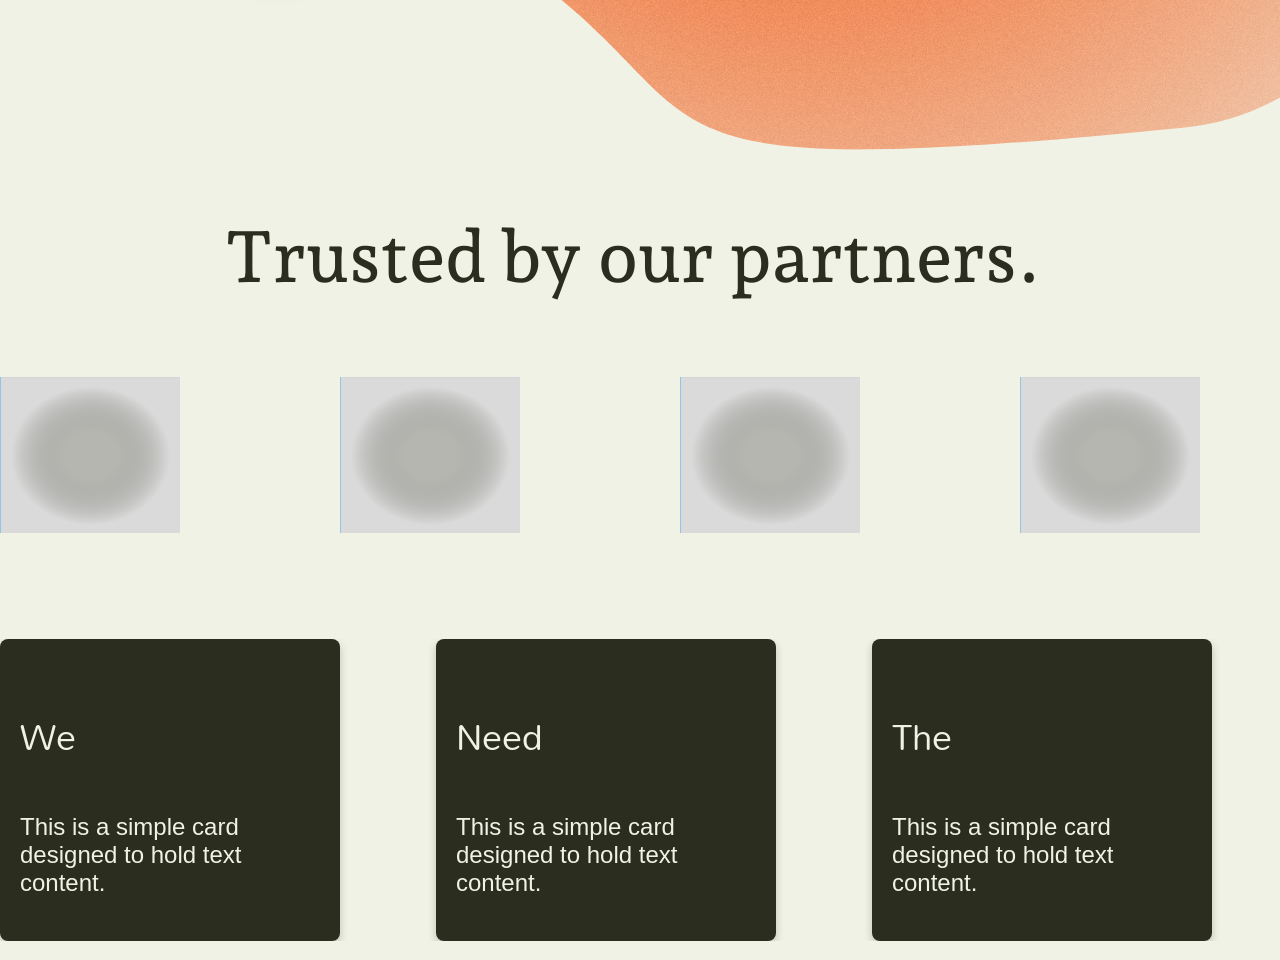
==== commit ca9c4d05: "backend" ====
--- a/index.html
+++ b/index.html
@@ -147,7 +147,7 @@
         </div>
 
         <div class="finance1__action">
-            <a class="btn-secondary" href="https://www.rijksoverheid.nl/onderwerpen/afval/afvalstoffenbelasting" target="_blank" title="Rijksoverheid">READ MORE</a>
+            <a class="btn-secondary" href="https://www.rijksoverheid.nl/onderwerpen/afval/afvalstoffenbelasting" target="_blank" title="Rijksoverheid">MORE INFO</a>
         </div>
     </section>
 
@@ -433,48 +433,47 @@
                 <div class="review-carousel__track">
                     <div class="review-carousel__set">
                         <div class="review-card">
-                            <h3>BARSTAR Bartending (Ray PKFR)</h3>
-                            <p>Fijne en professionele samenwerking op het gebied van afvalverwerking!.</p>
-                        </div>
-                        <div class="review-card">
-                            <h3>Avinash Oedai</h3>
-                            <p>Ik ben zeer tevreden over de dienstverlening.</p>
-                        </div>
-                        <div class="review-card">
-                            <h3>Woodstone Pizza and Wine</h3>
-                            <p>Materiaal werkt goed, helpen als er problemen zijn. Top!</p>
-                        </div>
-                        <div class="review-card">
-                            <h3>Max Nijman</h3>
-                            <p>Dit bedrijf weet wat ontzorgen is. Snel contact en doen wat ze zeggen. Aanrader voor iedereen!</p>
-                        </div>
-                        <div class="review-card">
-                            <h3>Cafe In The City</h3>
-                            <p>Top service, altijd snel en 24/7 bereikbaar. Denken graag mee in oplossingen en vriendelijk personeel.</p>
+                            <h3>We</h3>
+                            <p>This is a simple card designed to hold text content.</p>
+                        </div>
+                        <div class="review-card">
+                            <h3>Need</h3>
+                            <p>This is a simple card designed to hold text content.</p>
+                        </div>
+                        <div class="review-card">
+                            <h3>The</h3>
+                            <p>This is a simple card designed to hold text content.</p>
+                        </div>
+                        <div class="review-card">
+                            <h3>Actual</h3>
+                            <p>This is a simple card designed to hold text content.</p>
+                        </div>
+                        <div class="review-card">
+                            <h3>Reviews</h3>
+                            <p>This is a simple card designed to hold text content.</p>
                         </div>
                     </div>
                     <div class="review-carousel__set">
                         <div class="review-card">
-                            <h3>BARSTAR Bartending (Ray PKFR)</h3>
-                            <p>Fijne en professionele samenwerking op het gebied van afvalverwerking!.</p>
-                        </div>
-                        <div class="review-card">
-                            <h3>Avinash Oedai</h3>
-                            <p>Ik ben zeer tevreden over de dienstverlening.</p>
-                        </div>
-                        <div class="review-card">
-                            <h3>Woodstone Pizza and Wine</h3>
-                            <p>Materiaal werkt goed, helpen als er problemen zijn. Top!</p>
-                        </div>
-                        <div class="review-card">
-                            <h3>Max Nijman</h3>
-                            <p>Dit bedrijf weet wat ontzorgen is. Snel contact en doen wat ze zeggen. Aanrader voor iedereen!</p>
-                        </div>
-                        <div class="review-card">
-                            <h3>Cafe In The City</h3>
-                            <p>Top service, altijd snel en 24/7 bereikbaar. Denken graag mee in oplossingen en vriendelijk personeel.</p>
-                        </div>
-                    </div>
+                            <h3>We</h3>
+                            <p>This is a simple card designed to hold text content.</p>
+                        </div>
+                        <div class="review-card">
+                            <h3>Need</h3>
+                            <p>This is a simple card designed to hold text content.</p>
+                        </div>
+                        <div class="review-card">
+                            <h3>The</h3>
+                            <p>This is a simple card designed to hold text content.</p>
+                        </div>
+                        <div class="review-card">
+                            <h3>Actual</h3>
+                            <p>This is a simple card designed to hold text content.</p>
+                        </div>
+                        <div class="review-card">
+                            <h3>Reviews</h3>
+                            <p>This is a simple card designed to hold text content.</p>
+                        </div>
                     </div>
                 </div>
             </div>
--- a/style.css
+++ b/style.css
@@ -803,12 +803,13 @@
 }
 
 .journey__img {
-    width: 110%;
-    height: 44vh;
+    width: 100%;
+    height: 100%;
+    max-height: 40vh;
     border: 1px solid var(--support-beige);
-    border-radius: 8px;
-    object-fit: contain;
-    object-position: center;
+    border-radius: 18px;
+    object-fit: cover;
+    object-position: center top;
 }
 
 .justify-centre {
@@ -840,22 +841,26 @@
     width: 100%;
     gap: 0.9rem;
 }
+
 .logo-carousel,
 .review-carousel {
     display: flex;
     width: 98.85vw;
     overflow: hidden;
 }
+
 .logo-carousel__track {
     display: flex;
     width: max-content;
     animation: conveyorBelt 120s linear infinite;
 }
+
 .review-carousel__track {
     display: flex;
     width: max-content;
     animation: conveyorBeltReverse 200s linear infinite;
 }
+
 .logo-carousel__set {
     display: flex;
     align-items: center;
@@ -864,51 +869,35 @@
     flex-shrink: 0;
     gap: 10rem;
 }
+
 .review-carousel__set {
     display: flex;
-    align-items: stretch;
+    align-items: center;
     padding-right: 6rem;
     flex-shrink: 0;
     gap: 6rem;
 }
+
 .logo-carousel__img {
     width: 180px;
     height: auto;
 }
 
 .review-card {
-    width: 420px;
-    height: 180px;
-    padding: 22px 24px;
+    width: 300px;
+    padding: 20px;
     background-color: var(--accent-grey);
     border-radius: 8px;
     font-family: sans-serif;
     color: var(--support-beige);
     box-shadow: 0 4px 8px 0 rgba(0,0,0,0.2);
     transition: var(--transition) ease-in-out;
-    box-sizing: border-box;
-
-    display: flex;
-    flex-direction: column;
-    justify-content: flex-start;
-}
-
-.review-card h3 {
-    margin: 0 0 16px 0;
-    font-size: 1.25rem;
-    font-weight: 700;
-    line-height: 1.3;
-}
-
-.review-card p {
-    margin: 0;
-    font-size: 1.15rem;
-    line-height: 1.45;
 }
 
 .review-card:hover {
     box-shadow: 0.2rem 0.2rem 0.4rem var(--shadow-accent);
 }
+
 
 
 /* --------------------------------------------------------------------------
@@ -1115,6 +1104,94 @@
     animation: revealImg calc(var(--transition) * 2) forwards;
 }
 
+
+/* --------------------------------------------------------------------------
+   ----------------------- RECYCLING HELP PAGE ----------------------------
+   -------------------------------------------------------------------------- */
+.help-hero {
+    display: flex;
+    flex-direction: column;
+    align-items: center;
+    justify-content: center;
+    min-height: 50vh;
+    padding-top: 8rem;
+    background-image: url('assets/backdrop1.svg');
+    background-size: cover;
+    background-position: center top;
+    text-align: center;
+}
+
+.help-hero__title {
+    margin-bottom: 0.5rem;
+    font-size: 4rem;
+}
+
+.help-hero__subtitle {
+    margin-top: 0;
+}
+
+.infographics-section {
+    padding: 6rem 2rem;
+    display: flex;
+    flex-direction: column;
+    align-items: center;
+    min-height: 50vh;
+}
+
+.infographics-section__title {
+    margin-top: 0;
+    margin-bottom: 4rem;
+    color: var(--support-beige);
+}
+
+.infographics-grid {
+    display: flex;
+    gap: 2rem;
+    justify-content: center;
+    flex-wrap: wrap;
+    width: 100%;
+    max-width: 1200px;
+}
+
+.infographics-card {
+    background-color: var(--support-beige);
+    color: var(--accent-grey);
+    padding: 2rem;
+    border-radius: 16px;
+    width: 300px;
+    text-align: center;
+    box-shadow: 0 4px 8px rgba(0, 0, 0, 0.1);
+    display: flex;
+    flex-direction: column;
+    align-items: center;
+}
+
+.infographics-card__img {
+    width: 100%;
+    height: 150px;
+    border-radius: 8px;
+    margin-bottom: 1rem;
+    object-fit: cover;
+}
+
+.infographics-card__title {
+    margin: 0 0 1rem 0;
+}
+
+.infographics-card__text {
+    font-size: 1.2rem;
+    margin-bottom: 2rem;
+    flex-grow: 1;
+}
+
+.infographics-card__btn {
+    margin-top: auto;
+    width: 80%;
+    box-sizing: border-box;
+}
+
+
+
 /* --------------------------------------------------------------------------
    ------------------------------11. ANIMATIONS------------------------------
    -------------------------------------------------------------------------- */
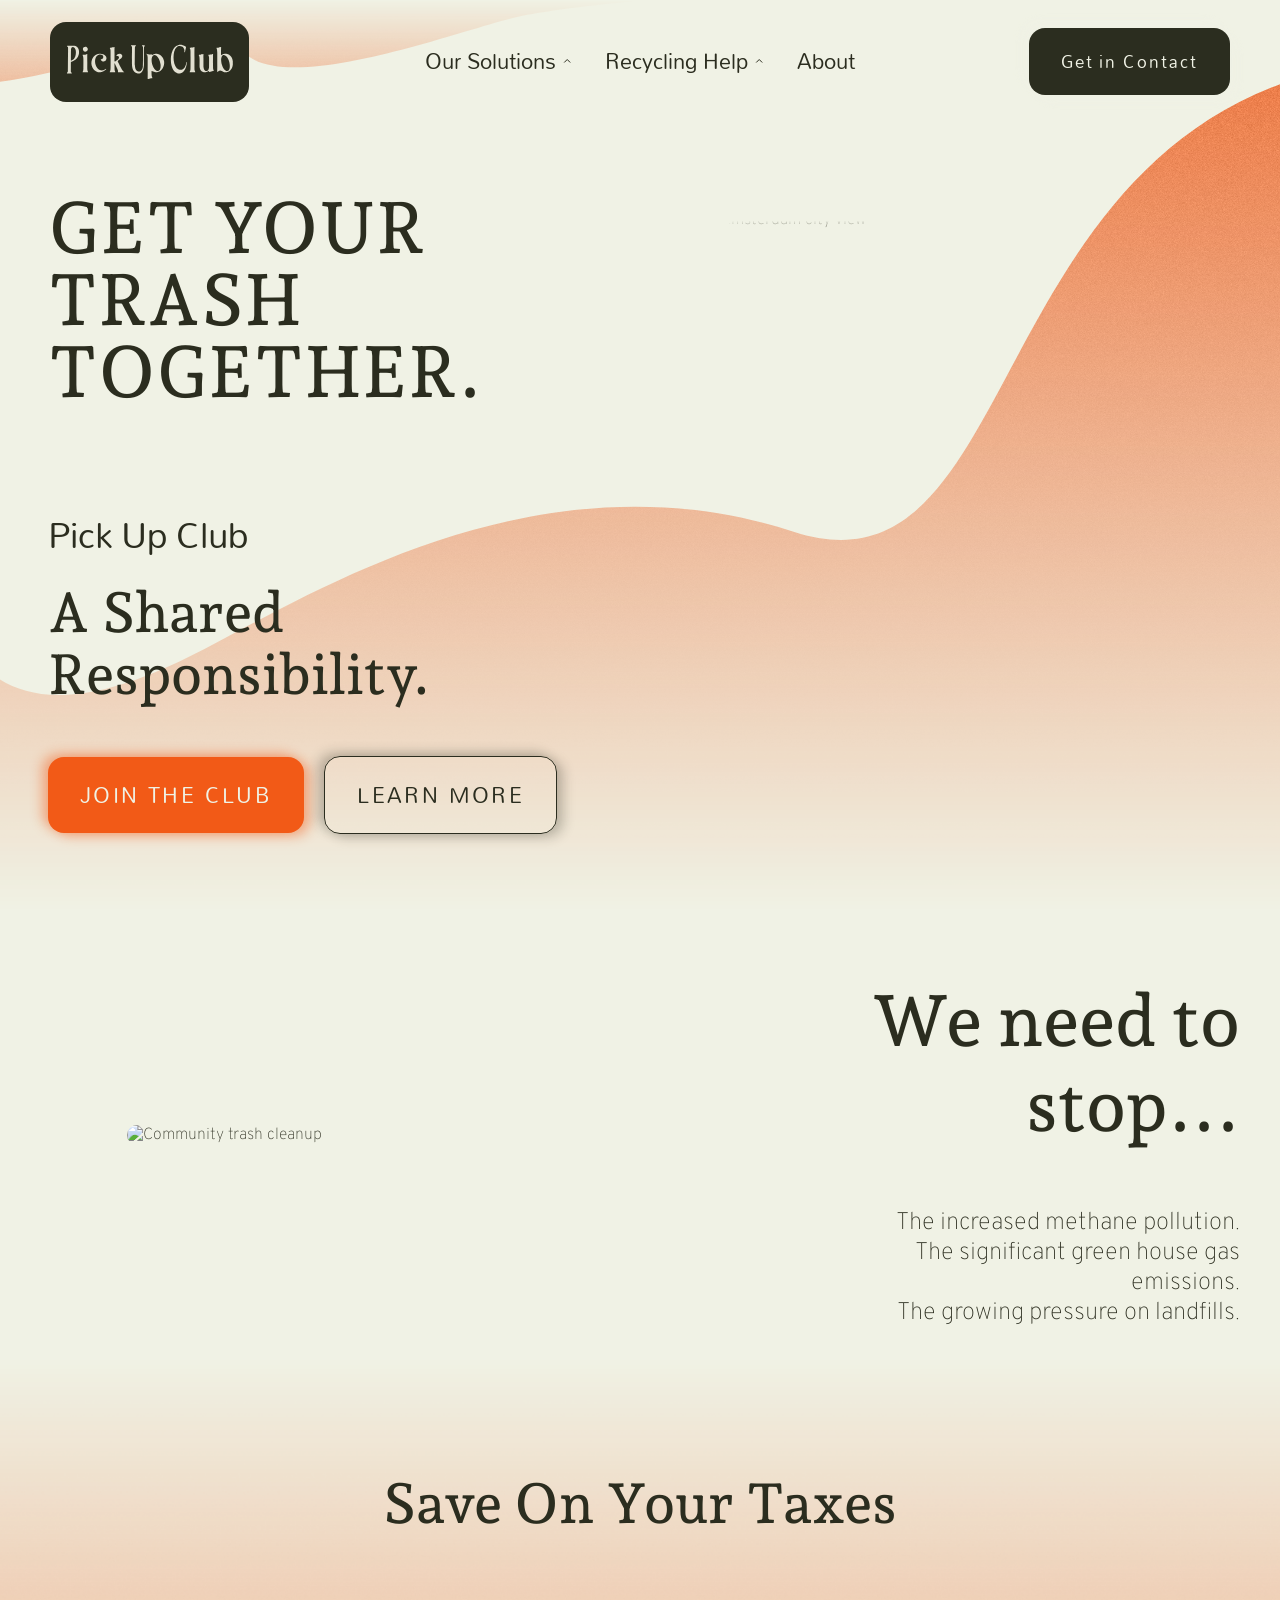
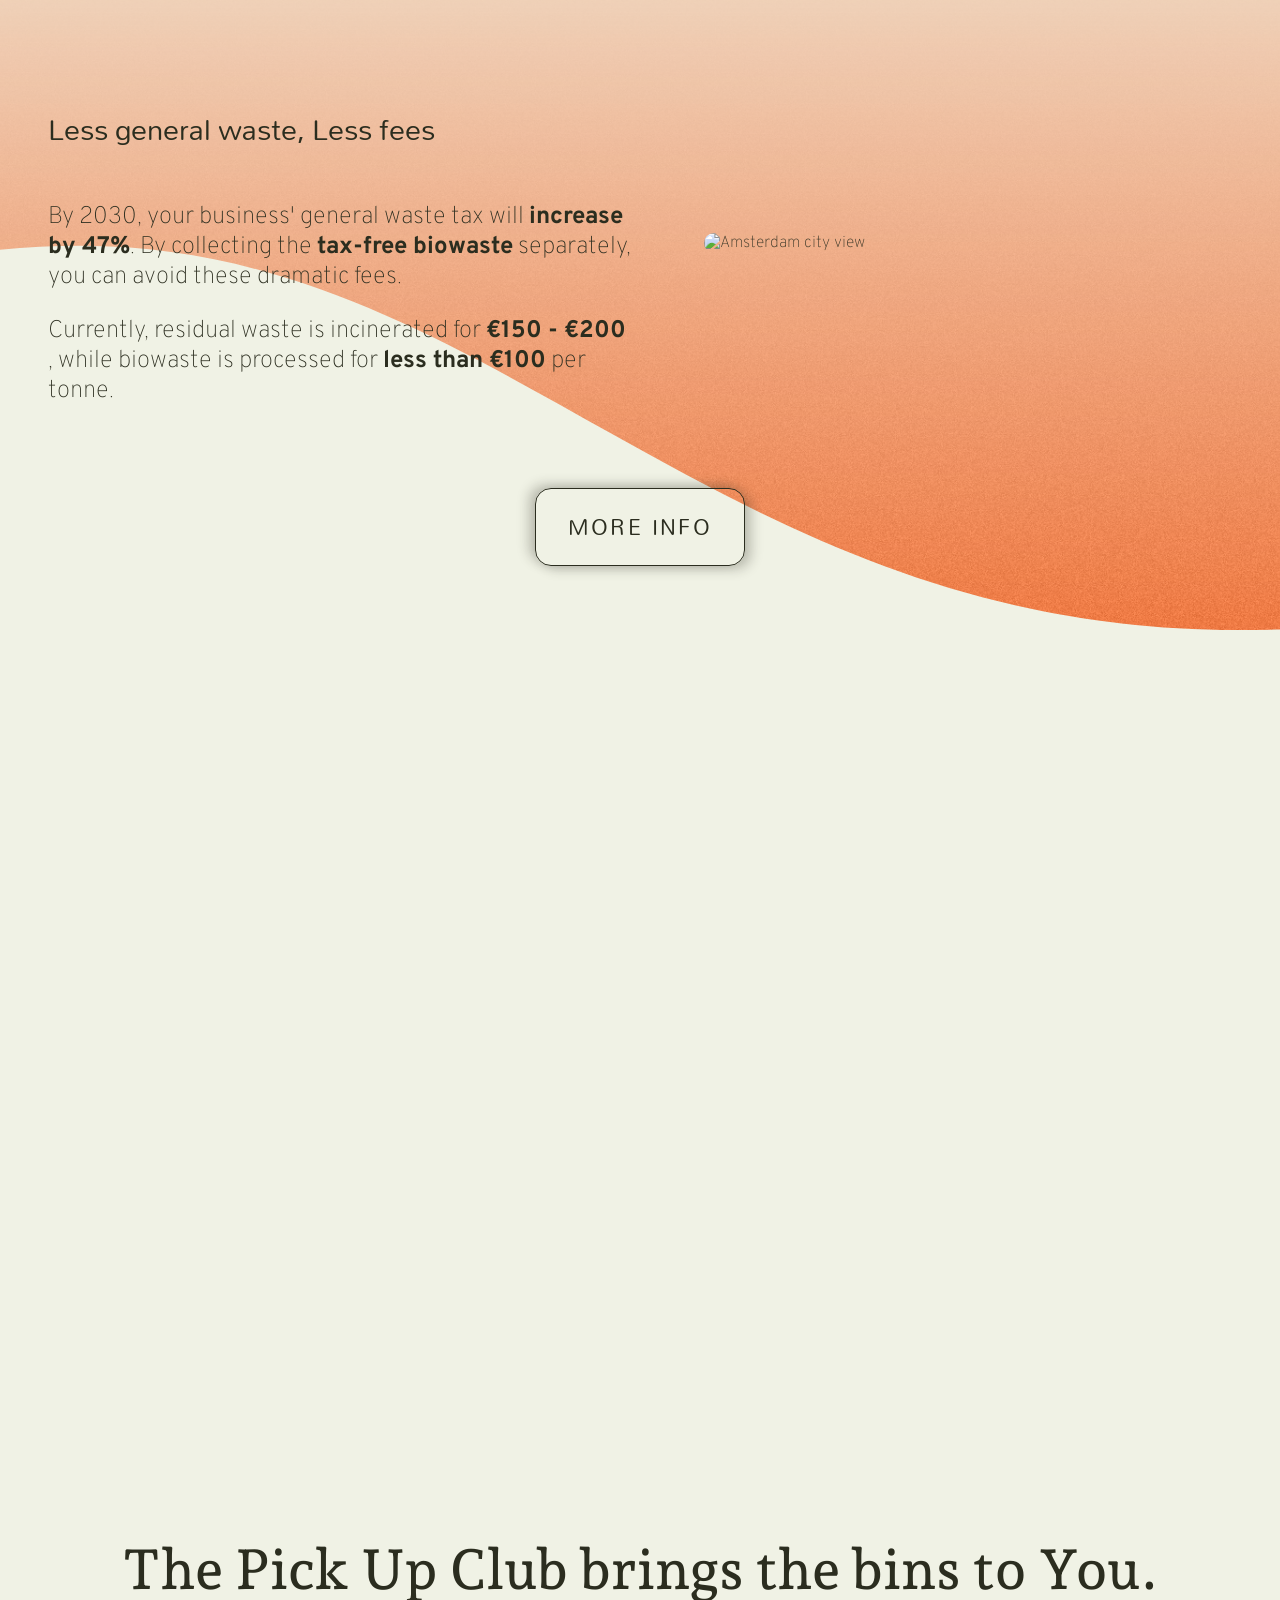
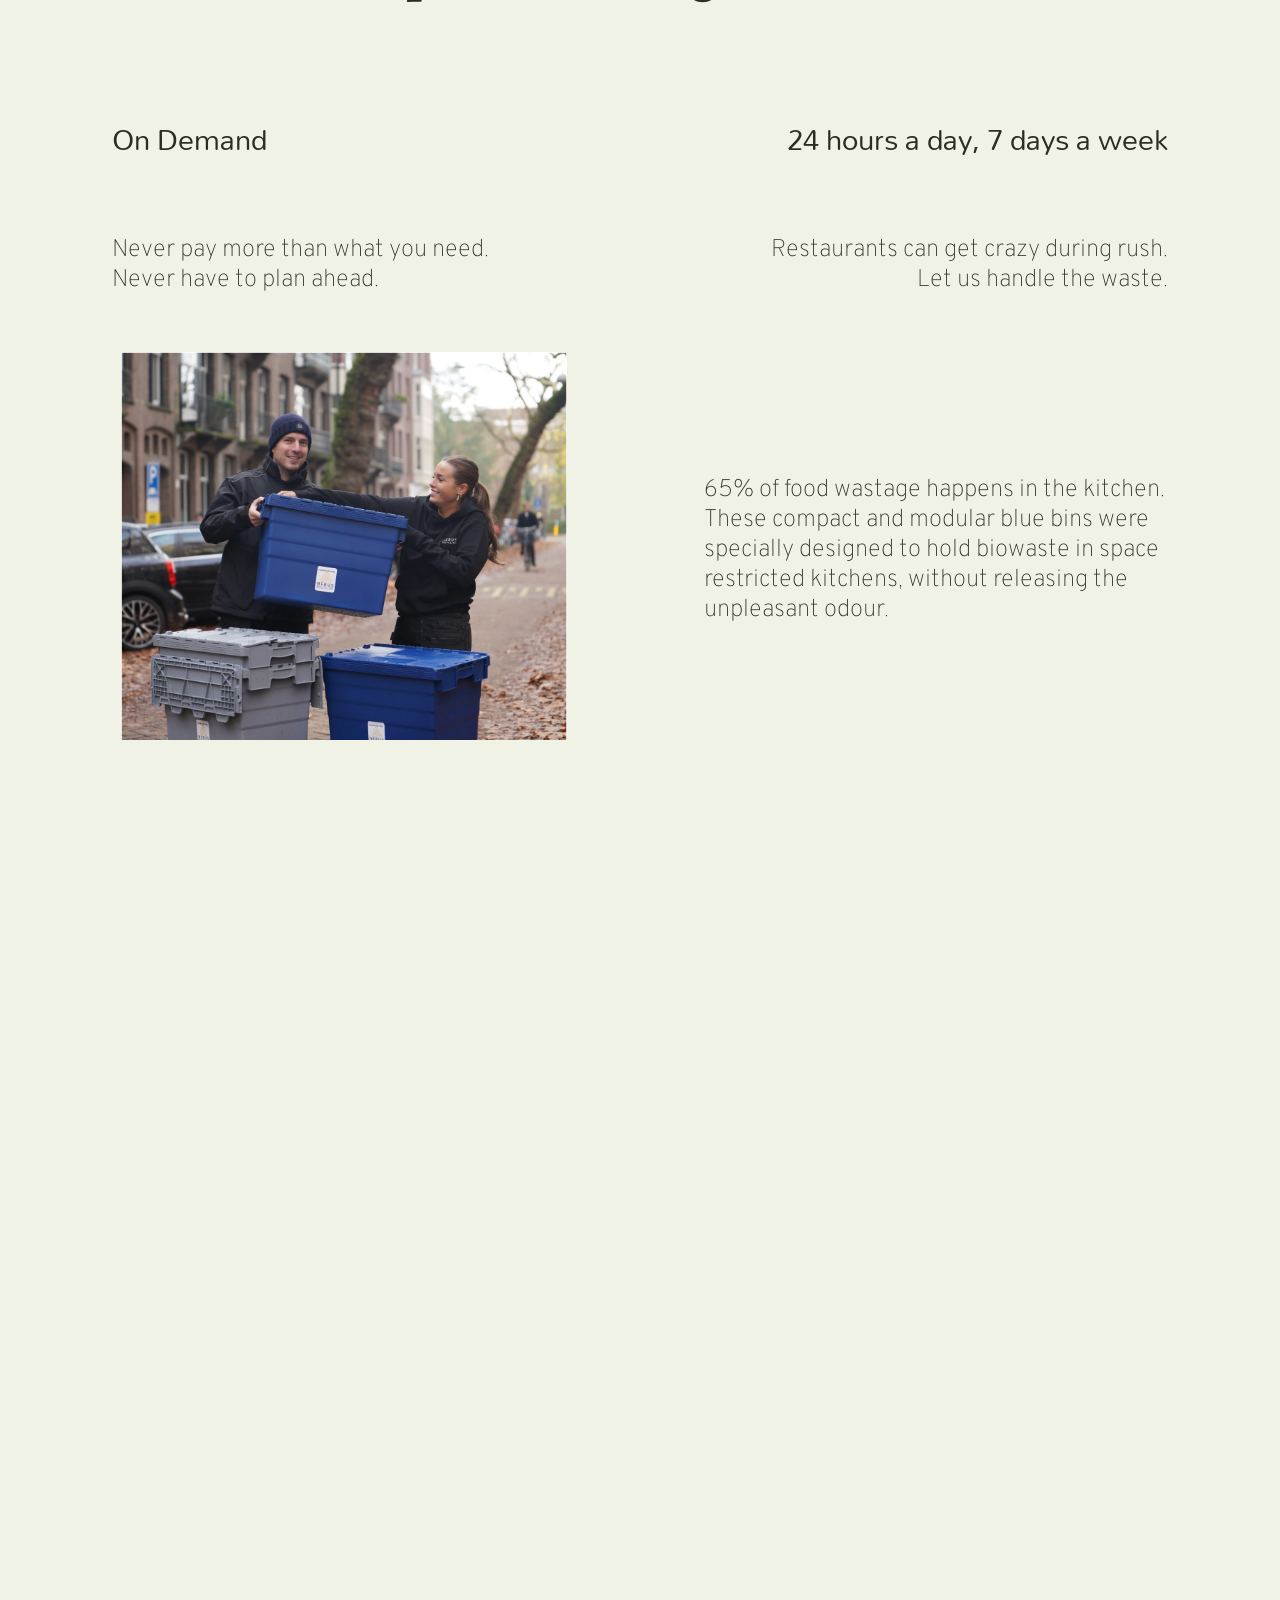
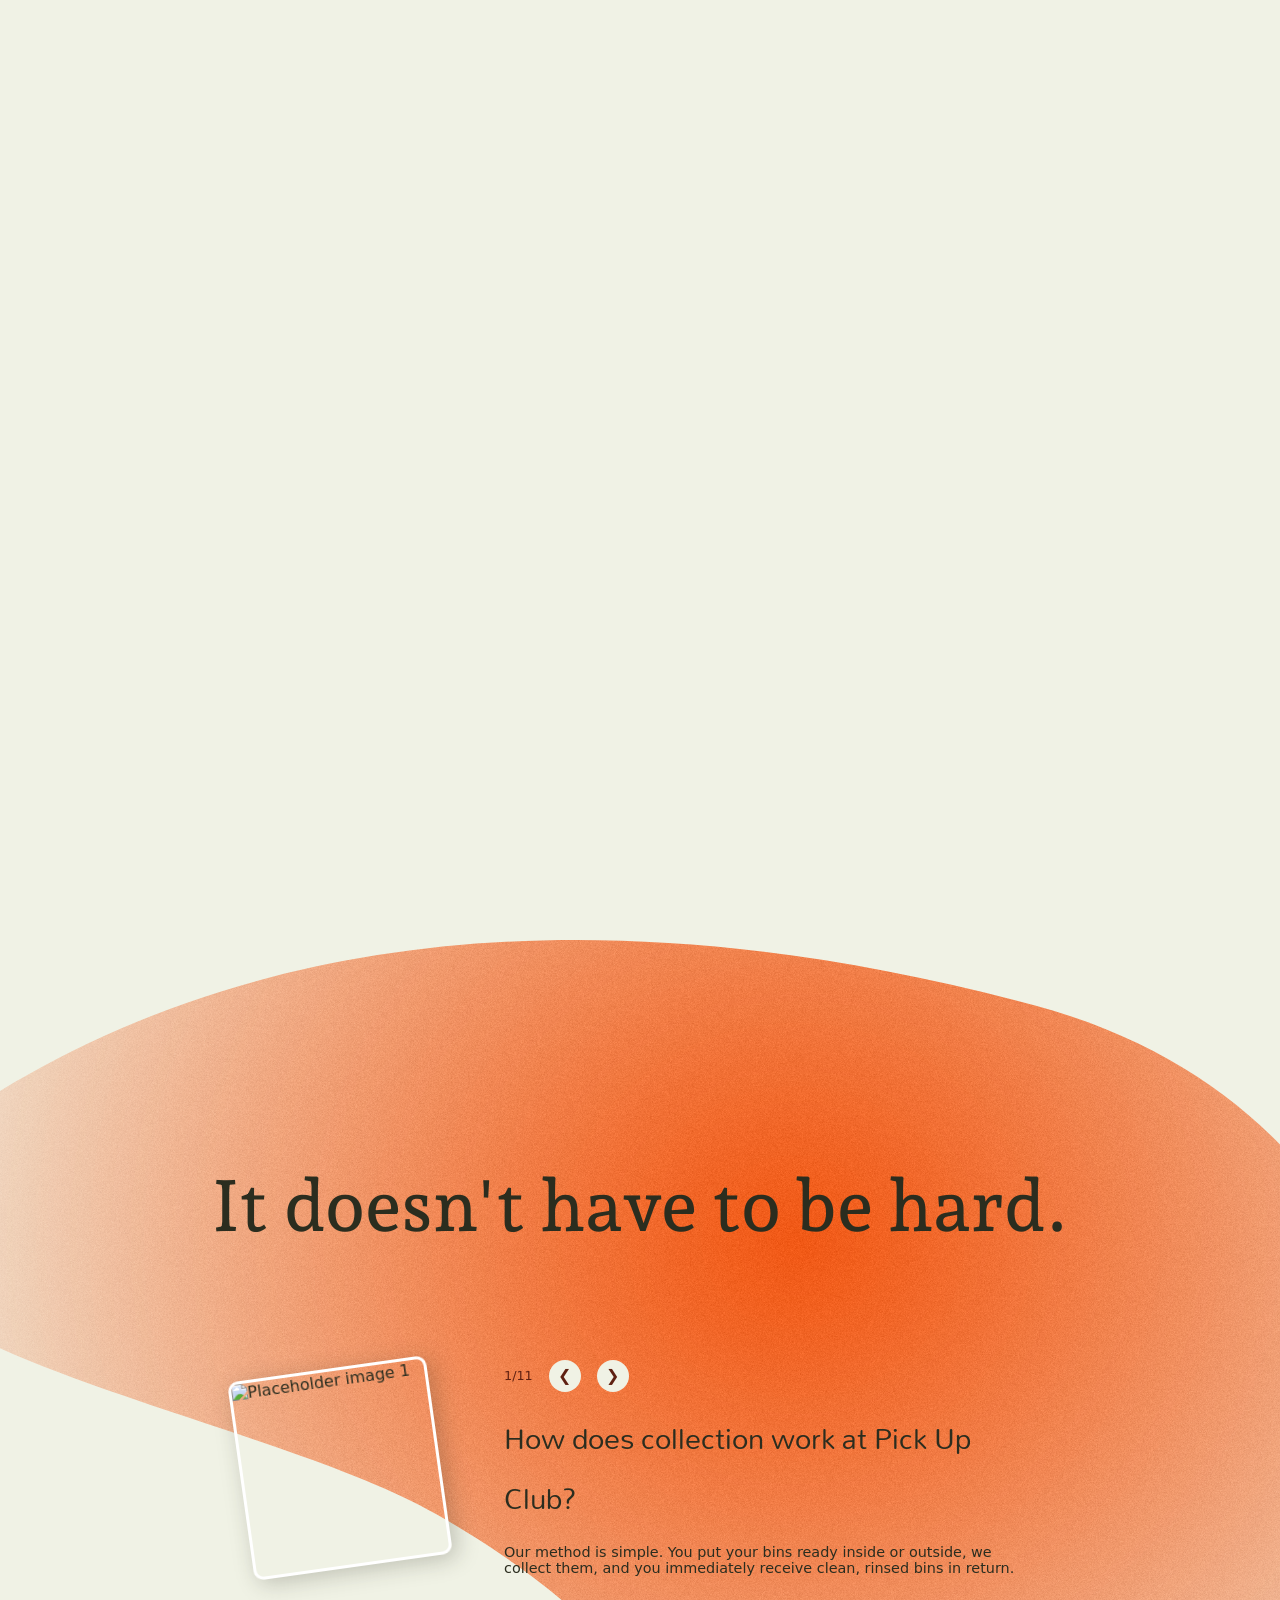
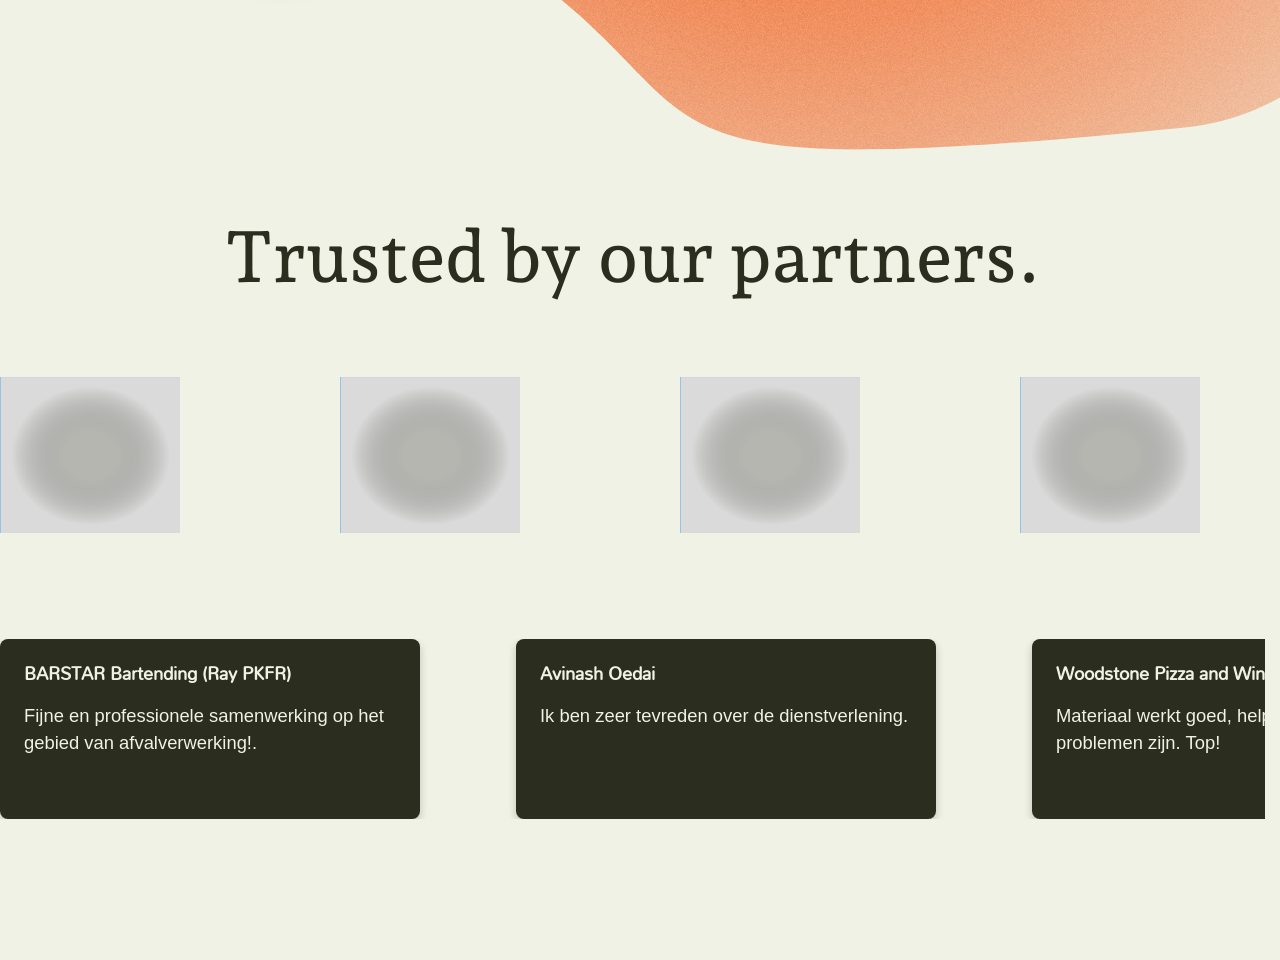
==== commit 79182860: "Merge pull request #34 from dvaud/DAVID'S-BRANCH backend" ====
--- a/index.html
+++ b/index.html
@@ -433,47 +433,48 @@
                 <div class="review-carousel__track">
                     <div class="review-carousel__set">
                         <div class="review-card">
-                            <h3>We</h3>
-                            <p>This is a simple card designed to hold text content.</p>
-                        </div>
-                        <div class="review-card">
-                            <h3>Need</h3>
-                            <p>This is a simple card designed to hold text content.</p>
-                        </div>
-                        <div class="review-card">
-                            <h3>The</h3>
-                            <p>This is a simple card designed to hold text content.</p>
-                        </div>
-                        <div class="review-card">
-                            <h3>Actual</h3>
-                            <p>This is a simple card designed to hold text content.</p>
-                        </div>
-                        <div class="review-card">
-                            <h3>Reviews</h3>
-                            <p>This is a simple card designed to hold text content.</p>
+                            <h3>BARSTAR Bartending (Ray PKFR)</h3>
+                            <p>Fijne en professionele samenwerking op het gebied van afvalverwerking!.</p>
+                        </div>
+                        <div class="review-card">
+                            <h3>Avinash Oedai</h3>
+                            <p>Ik ben zeer tevreden over de dienstverlening.</p>
+                        </div>
+                        <div class="review-card">
+                            <h3>Woodstone Pizza and Wine</h3>
+                            <p>Materiaal werkt goed, helpen als er problemen zijn. Top!</p>
+                        </div>
+                        <div class="review-card">
+                            <h3>Max Nijman</h3>
+                            <p>Dit bedrijf weet wat ontzorgen is. Snel contact en doen wat ze zeggen. Aanrader voor iedereen!</p>
+                        </div>
+                        <div class="review-card">
+                            <h3>Cafe In The City</h3>
+                            <p>Top service, altijd snel en 24/7 bereikbaar. Denken graag mee in oplossingen en vriendelijk personeel.</p>
                         </div>
                     </div>
                     <div class="review-carousel__set">
                         <div class="review-card">
-                            <h3>We</h3>
-                            <p>This is a simple card designed to hold text content.</p>
-                        </div>
-                        <div class="review-card">
-                            <h3>Need</h3>
-                            <p>This is a simple card designed to hold text content.</p>
-                        </div>
-                        <div class="review-card">
-                            <h3>The</h3>
-                            <p>This is a simple card designed to hold text content.</p>
-                        </div>
-                        <div class="review-card">
-                            <h3>Actual</h3>
-                            <p>This is a simple card designed to hold text content.</p>
-                        </div>
-                        <div class="review-card">
-                            <h3>Reviews</h3>
-                            <p>This is a simple card designed to hold text content.</p>
-                        </div>
+                            <h3>BARSTAR Bartending (Ray PKFR)</h3>
+                            <p>Fijne en professionele samenwerking op het gebied van afvalverwerking!.</p>
+                        </div>
+                        <div class="review-card">
+                            <h3>Avinash Oedai</h3>
+                            <p>Ik ben zeer tevreden over de dienstverlening.</p>
+                        </div>
+                        <div class="review-card">
+                            <h3>Woodstone Pizza and Wine</h3>
+                            <p>Materiaal werkt goed, helpen als er problemen zijn. Top!</p>
+                        </div>
+                        <div class="review-card">
+                            <h3>Max Nijman</h3>
+                            <p>Dit bedrijf weet wat ontzorgen is. Snel contact en doen wat ze zeggen. Aanrader voor iedereen!</p>
+                        </div>
+                        <div class="review-card">
+                            <h3>Cafe In The City</h3>
+                            <p>Top service, altijd snel en 24/7 bereikbaar. Denken graag mee in oplossingen en vriendelijk personeel.</p>
+                        </div>
+                    </div>
                     </div>
                 </div>
             </div>
--- a/style.css
+++ b/style.css
@@ -803,13 +803,12 @@
 }
 
 .journey__img {
-    width: 100%;
-    height: 100%;
-    max-height: 40vh;
+    width: 110%;
+    height: 44vh;
     border: 1px solid var(--support-beige);
-    border-radius: 18px;
-    object-fit: cover;
-    object-position: center top;
+    border-radius: 8px;
+    object-fit: contain;
+    object-position: center;
 }
 
 .justify-centre {
@@ -841,26 +840,22 @@
     width: 100%;
     gap: 0.9rem;
 }
-
 .logo-carousel,
 .review-carousel {
     display: flex;
     width: 98.85vw;
     overflow: hidden;
 }
-
 .logo-carousel__track {
     display: flex;
     width: max-content;
     animation: conveyorBelt 120s linear infinite;
 }
-
 .review-carousel__track {
     display: flex;
     width: max-content;
     animation: conveyorBeltReverse 200s linear infinite;
 }
-
 .logo-carousel__set {
     display: flex;
     align-items: center;
@@ -869,35 +864,51 @@
     flex-shrink: 0;
     gap: 10rem;
 }
-
 .review-carousel__set {
     display: flex;
-    align-items: center;
+    align-items: stretch;
     padding-right: 6rem;
     flex-shrink: 0;
     gap: 6rem;
 }
-
 .logo-carousel__img {
     width: 180px;
     height: auto;
 }
 
 .review-card {
-    width: 300px;
-    padding: 20px;
+    width: 420px;
+    height: 180px;
+    padding: 22px 24px;
     background-color: var(--accent-grey);
     border-radius: 8px;
     font-family: sans-serif;
     color: var(--support-beige);
     box-shadow: 0 4px 8px 0 rgba(0,0,0,0.2);
     transition: var(--transition) ease-in-out;
+    box-sizing: border-box;
+
+    display: flex;
+    flex-direction: column;
+    justify-content: flex-start;
+}
+
+.review-card h3 {
+    margin: 0 0 16px 0;
+    font-size: 1.25rem;
+    font-weight: 700;
+    line-height: 1.3;
+}
+
+.review-card p {
+    margin: 0;
+    font-size: 1.15rem;
+    line-height: 1.45;
 }
 
 .review-card:hover {
     box-shadow: 0.2rem 0.2rem 0.4rem var(--shadow-accent);
 }
-
 
 
 /* --------------------------------------------------------------------------
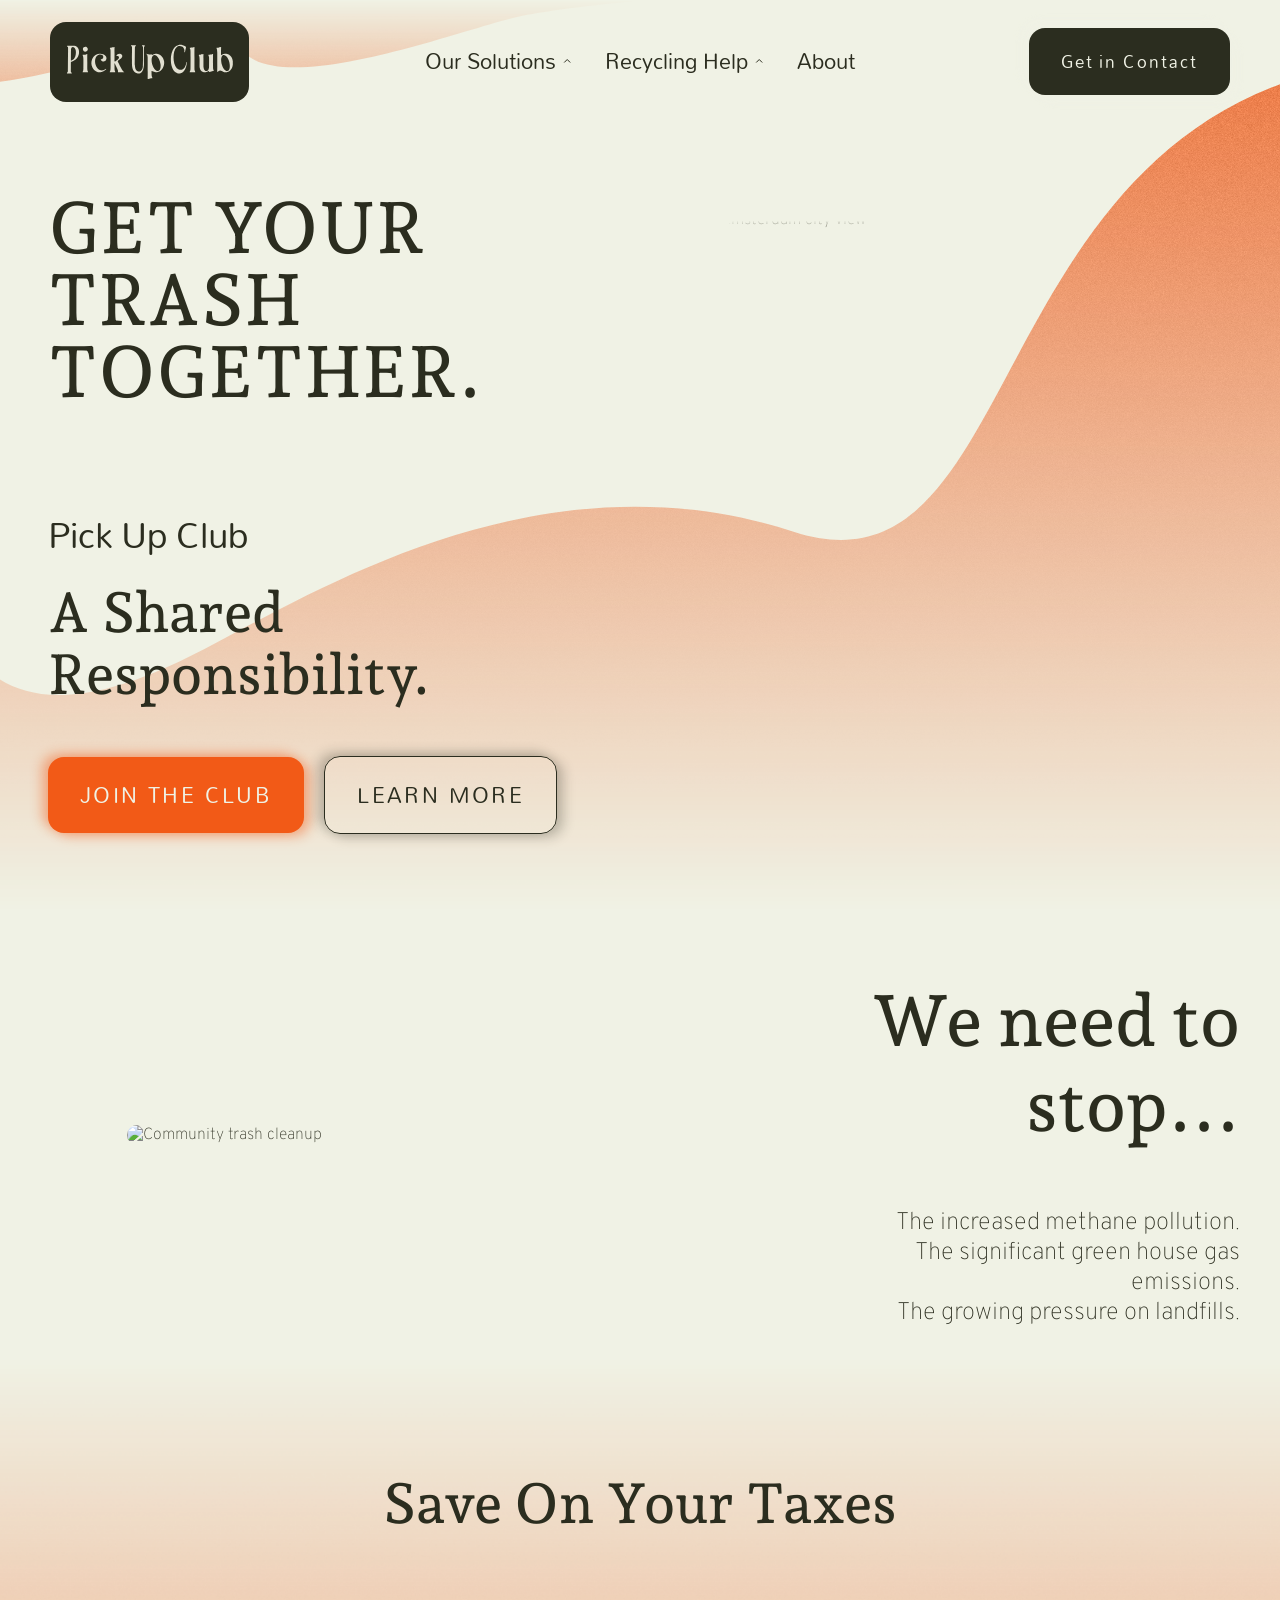
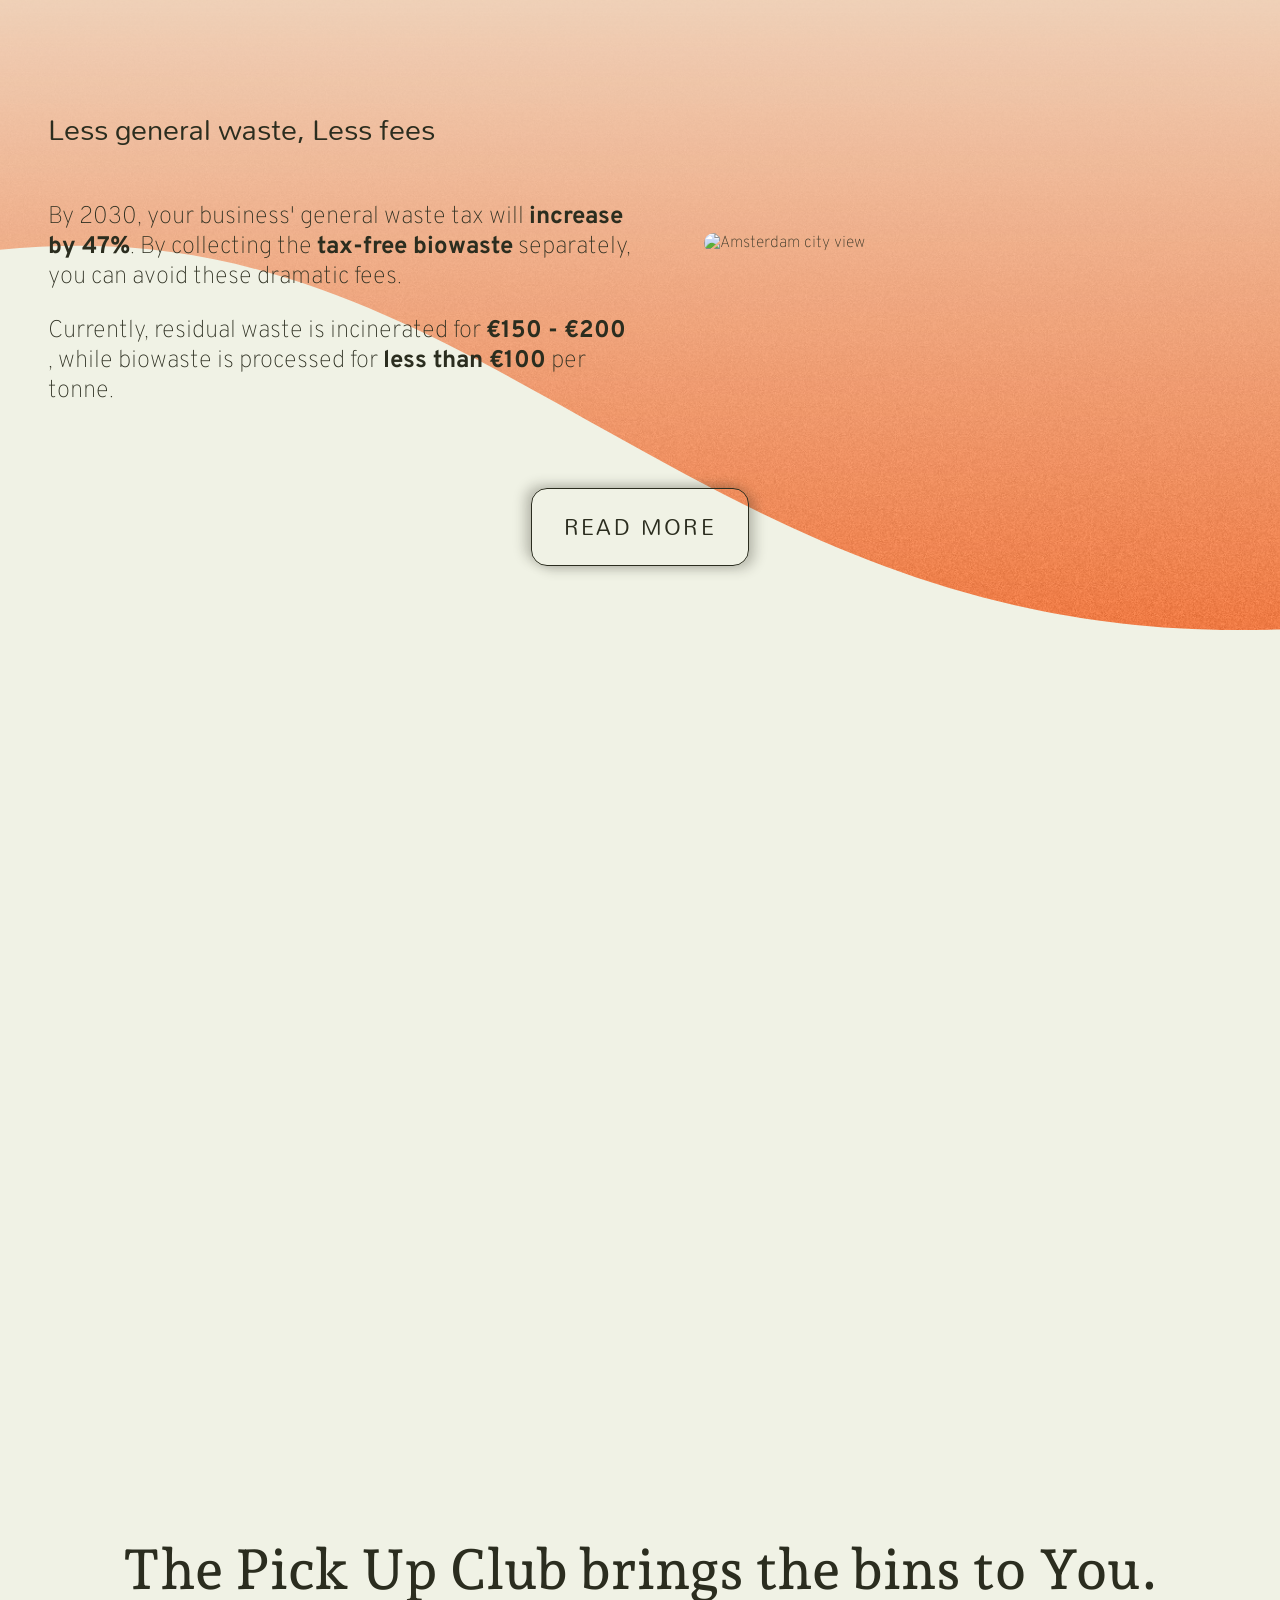
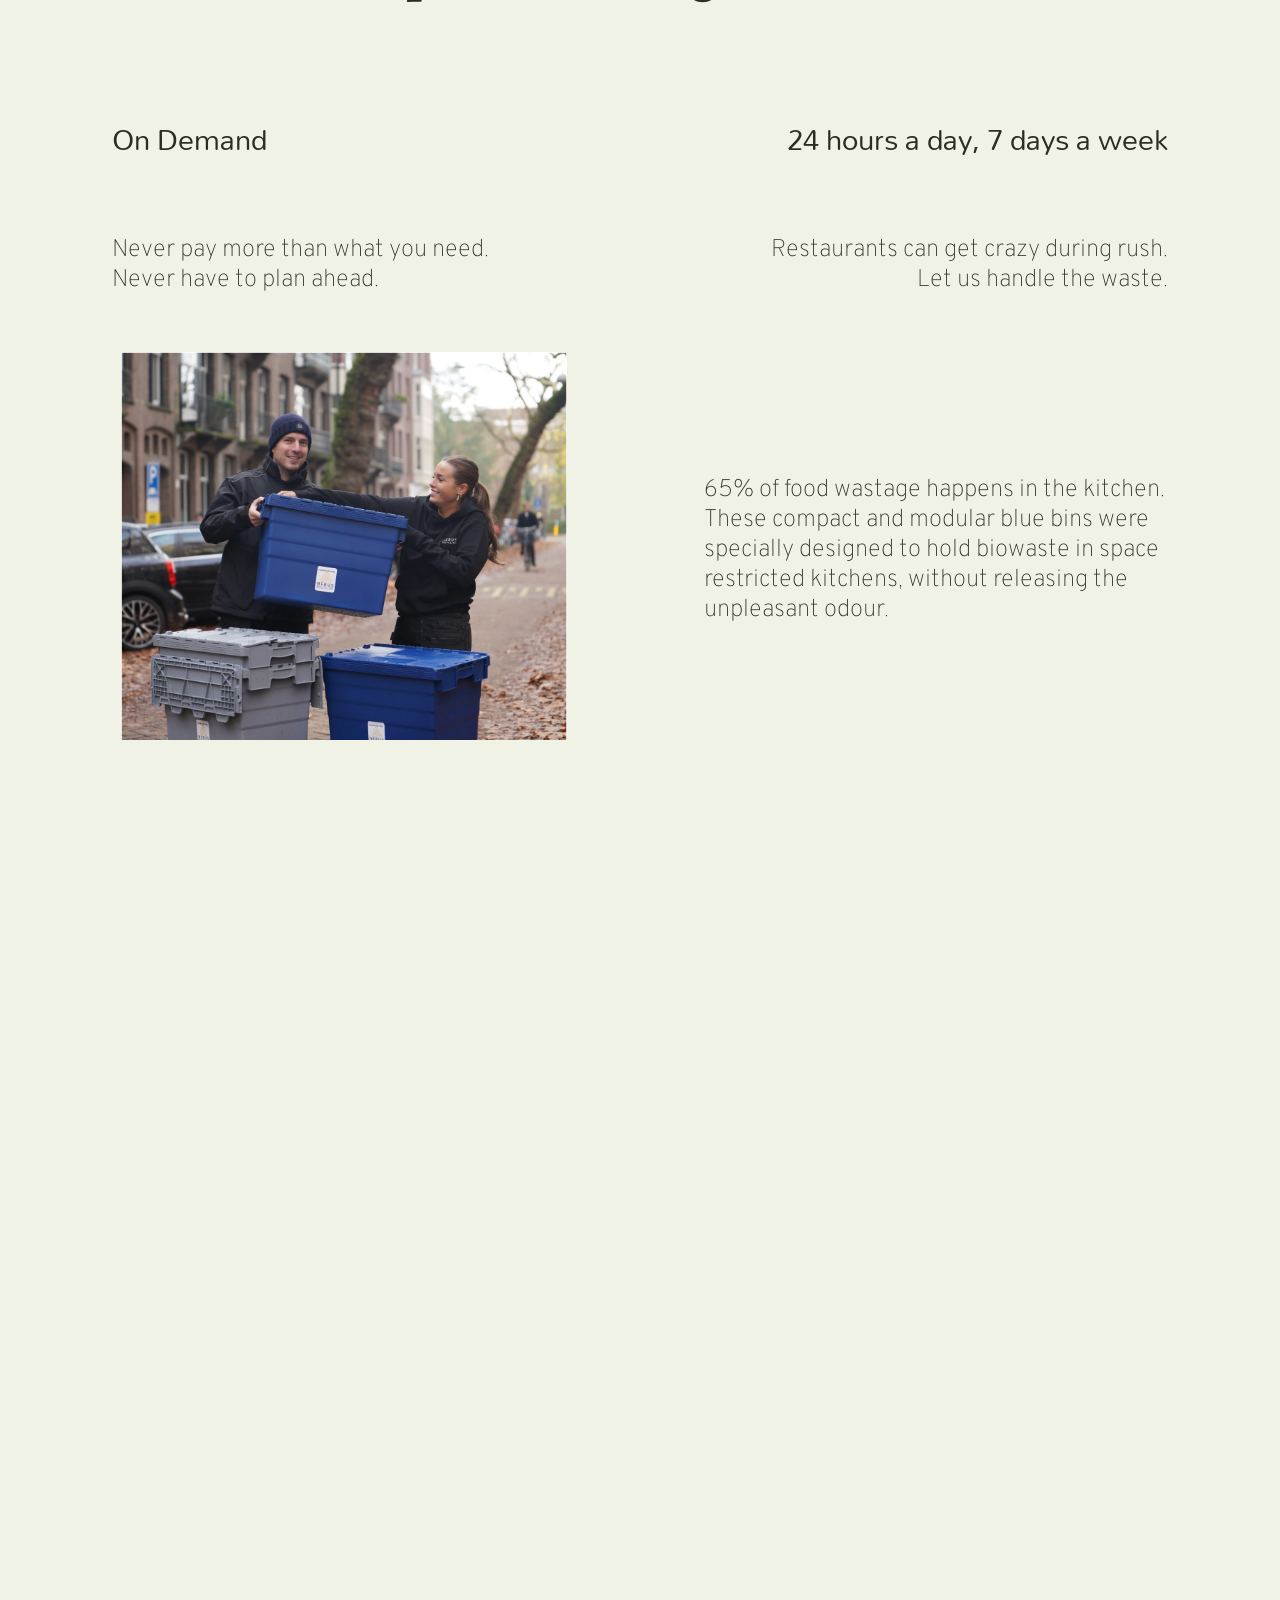
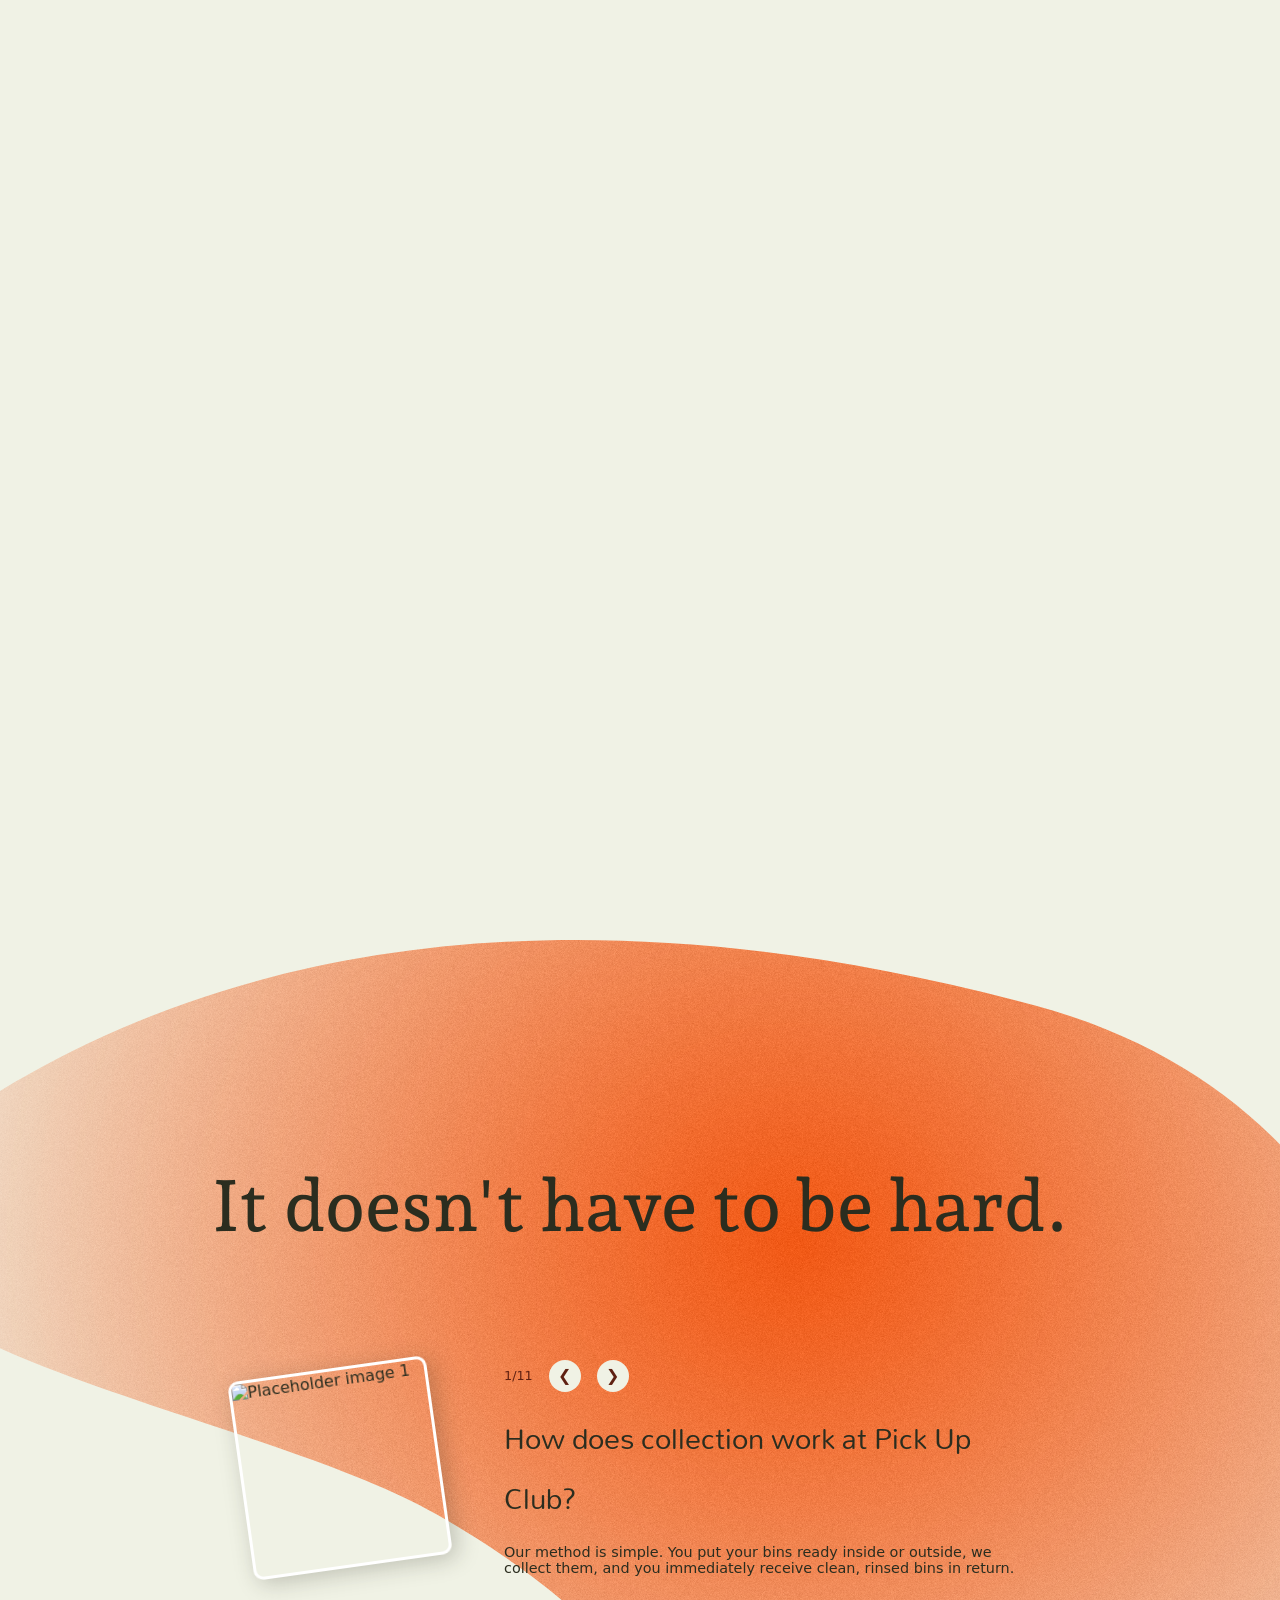
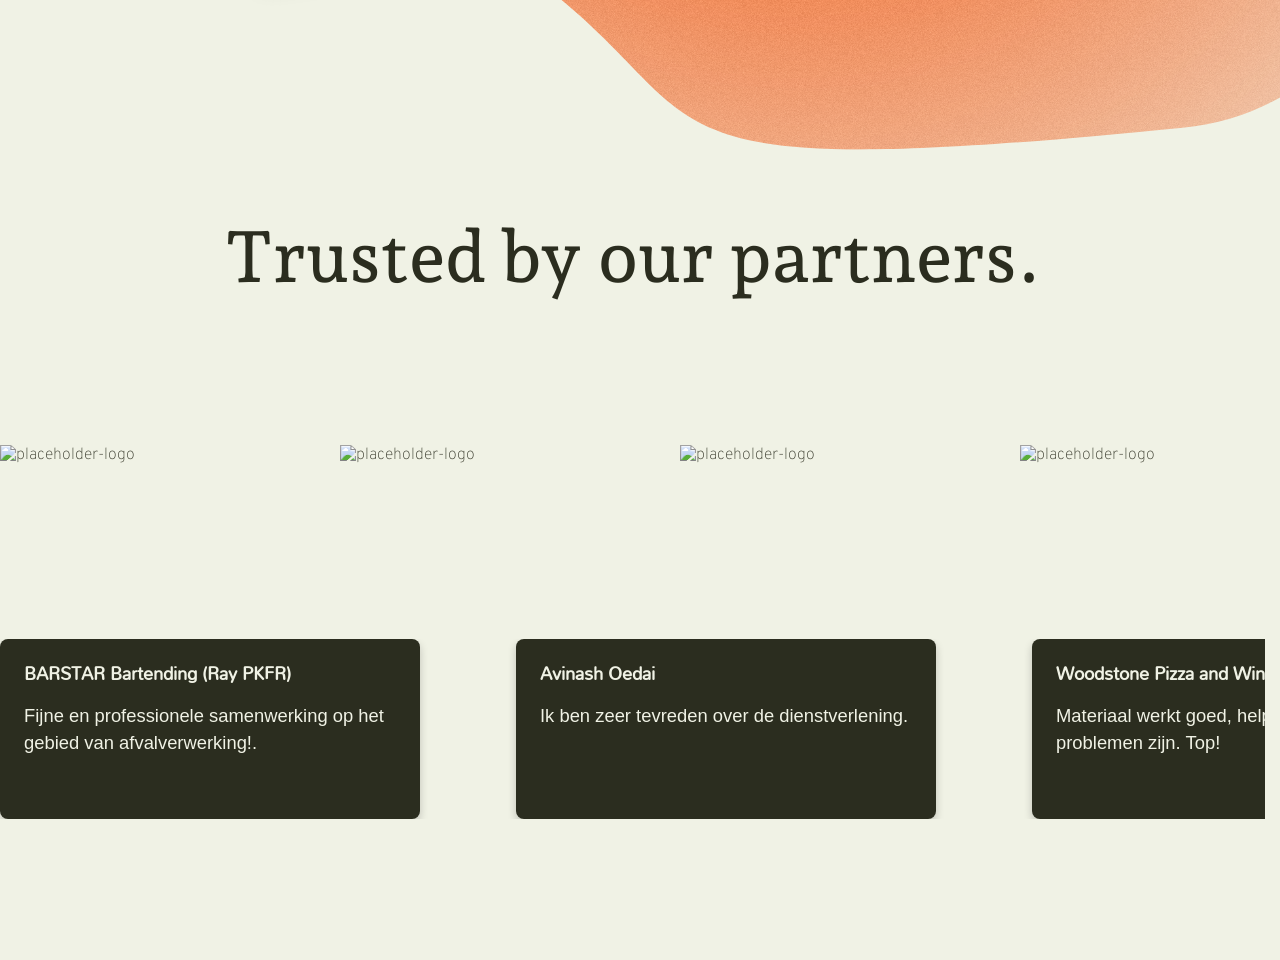
==== commit 03417443: "foto" ====
--- a/index.html
+++ b/index.html
@@ -147,7 +147,7 @@
         </div>
 
         <div class="finance1__action">
-            <a class="btn-secondary" href="https://www.rijksoverheid.nl/onderwerpen/afval/afvalstoffenbelasting" target="_blank" title="Rijksoverheid">MORE INFO</a>
+            <a class="btn-secondary" href="https://www.rijksoverheid.nl/onderwerpen/afval/afvalstoffenbelasting" target="_blank" title="Rijksoverheid">READ MORE</a>
         </div>
     </section>
 
@@ -405,23 +405,23 @@
             <div class="logo-carousel">
                 <div class="logo-carousel__track">
                     <div class="logo-carousel__set">
+                        <img src="BARSTAR.png" alt="placeholder-logo" title="placeholder-logo" class="logo-carousel__img">
+                        <img src="images.png" alt="placeholder-logo" title="placeholder-logo" class="logo-carousel__img">
+                        <img src="Waterkant.png" alt="placeholder-logo" title="placeholder-logo" class="logo-carousel__img">
+                        <img src="Takumi-logo-zwart.png" alt="placeholder-logo" title="placeholder-logo" class="logo-carousel__img">
+                        <img src="Woodstone.png" alt="placeholder-logo" title="placeholder-logo" class="logo-carousel__img">
+                        <img src="Cafe.png" alt="placeholder-logo" title="placeholder-logo" class="logo-carousel__img">
+                        <img src="McDonalds.png" alt="placeholder-logo" title="placeholder-logo" class="logo-carousel__img">
                         <img src="assets/SQUARE.png" alt="placeholder-logo" title="placeholder-logo" class="logo-carousel__img">
-                        <img src="assets/SQUARE.png" alt="placeholder-logo" title="placeholder-logo" class="logo-carousel__img">
-                        <img src="assets/SQUARE.png" alt="placeholder-logo" title="placeholder-logo" class="logo-carousel__img">
-                        <img src="assets/SQUARE.png" alt="placeholder-logo" title="placeholder-logo" class="logo-carousel__img">
-                        <img src="assets/SQUARE.png" alt="placeholder-logo" title="placeholder-logo" class="logo-carousel__img">
-                        <img src="assets/SQUARE.png" alt="placeholder-logo" title="placeholder-logo" class="logo-carousel__img">
-                        <img src="assets/SQUARE.png" alt="placeholder-logo" title="placeholder-logo" class="logo-carousel__img">
-                        <img src="assets/SQUARE.png" alt="placeholder-logo" title="placeholder-logo" class="logo-carousel__img">
                     </div>
                     <div class="logo-carousel__set">
-                        <img src="assets/SQUARE.png" alt="placeholder-logo" title="placeholder-logo" class="logo-carousel__img">
-                        <img src="assets/SQUARE.png" alt="placeholder-logo" title="placeholder-logo" class="logo-carousel__img">
-                        <img src="assets/SQUARE.png" alt="placeholder-logo" title="placeholder-logo" class="logo-carousel__img">
-                        <img src="assets/SQUARE.png" alt="placeholder-logo" title="placeholder-logo" class="logo-carousel__img">
-                        <img src="assets/SQUARE.png" alt="placeholder-logo" title="placeholder-logo" class="logo-carousel__img">
-                        <img src="assets/SQUARE.png" alt="placeholder-logo" title="placeholder-logo" class="logo-carousel__img">
-                        <img src="assets/SQUARE.png" alt="placeholder-logo" title="placeholder-logo" class="logo-carousel__img">
+                        <img src="BARSTAR.png" alt="placeholder-logo" title="placeholder-logo" class="logo-carousel__img">
+                        <img src="images.png" alt="placeholder-logo" title="placeholder-logo" class="logo-carousel__img">
+                        <img src="Waterkant.png" alt="placeholder-logo" title="placeholder-logo" class="logo-carousel__img">
+                        <img src="Takumi-logo-zwart.png" alt="placeholder-logo" title="placeholder-logo" class="logo-carousel__img">
+                        <img src="Woodstone.png" alt="placeholder-logo" title="placeholder-logo" class="logo-carousel__img">
+                        <img src="Cafe.png" alt="placeholder-logo" title="placeholder-logo" class="logo-carousel__img">
+                        <img src="McDonalds.png" alt="placeholder-logo" title="placeholder-logo" class="logo-carousel__img">
                         <img src="assets/SQUARE.png" alt="placeholder-logo" title="placeholder-logo" class="logo-carousel__img">
                     </div>
                 </div>
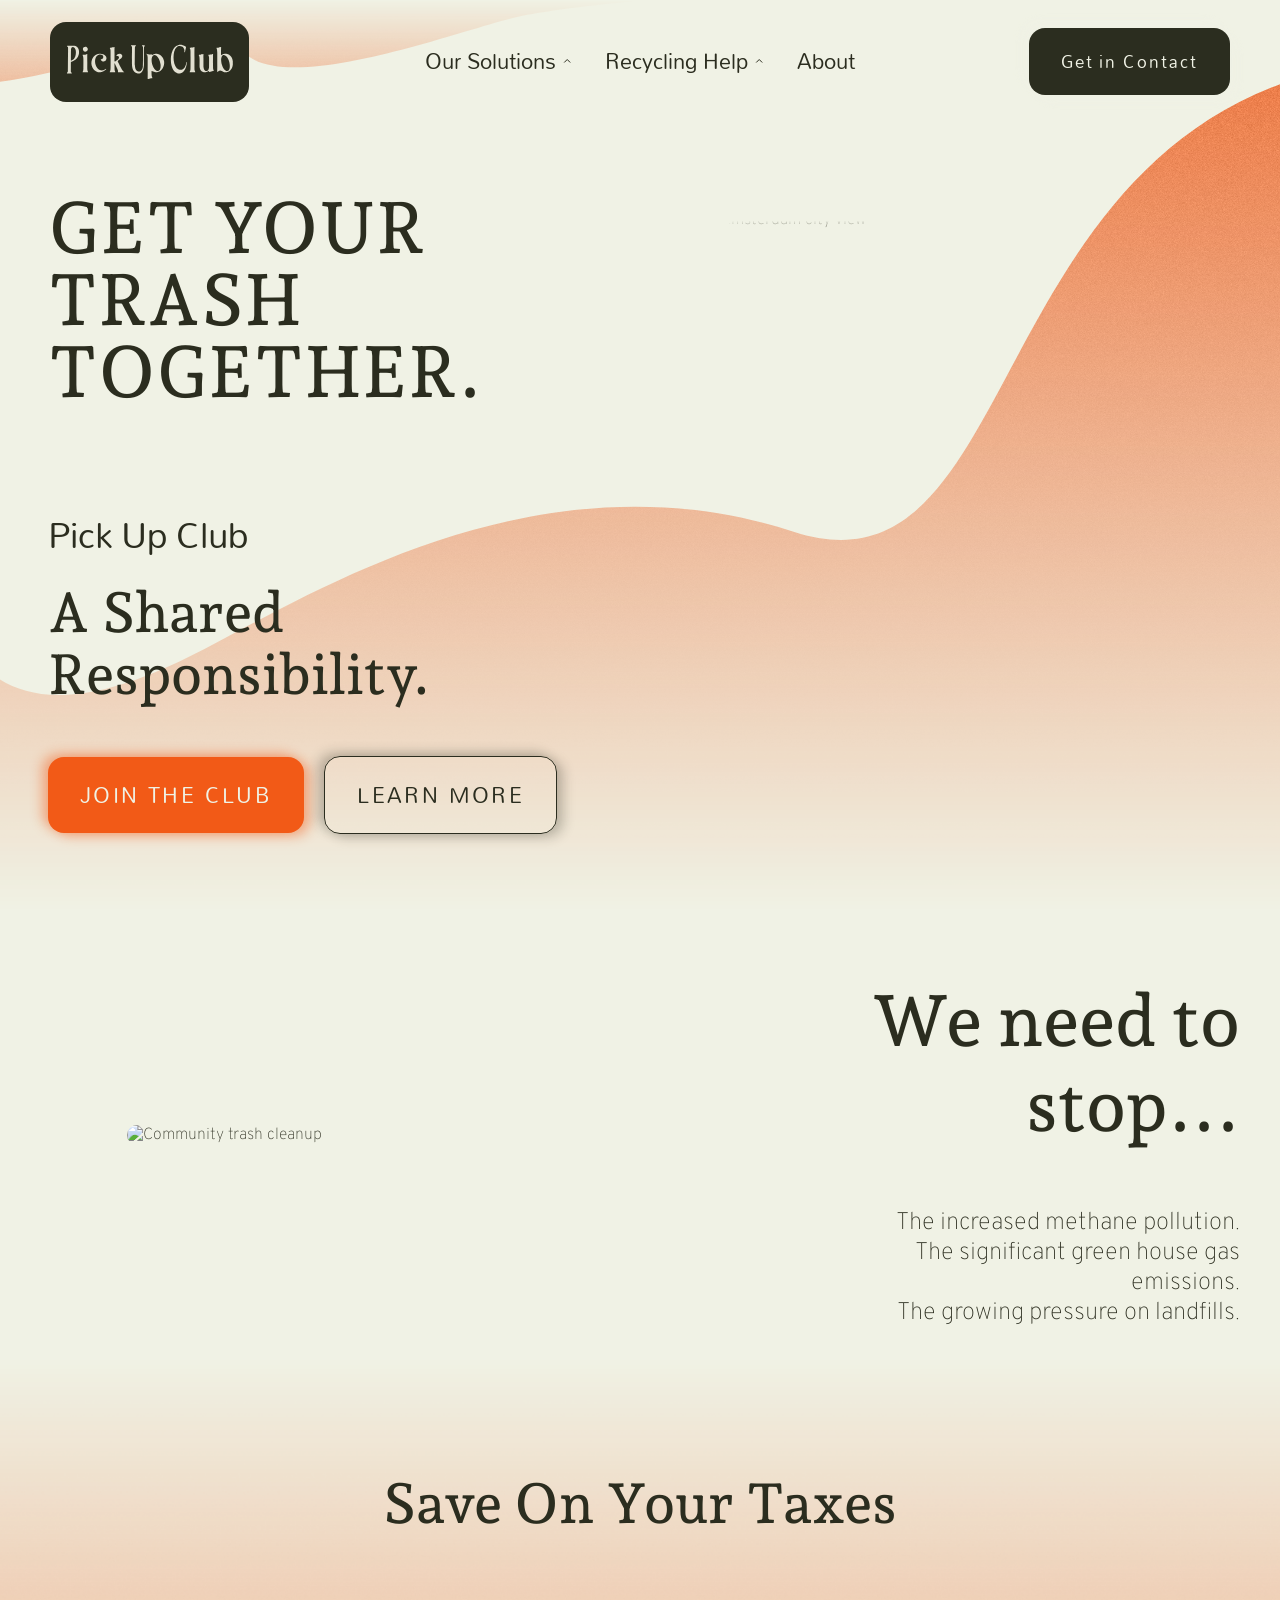
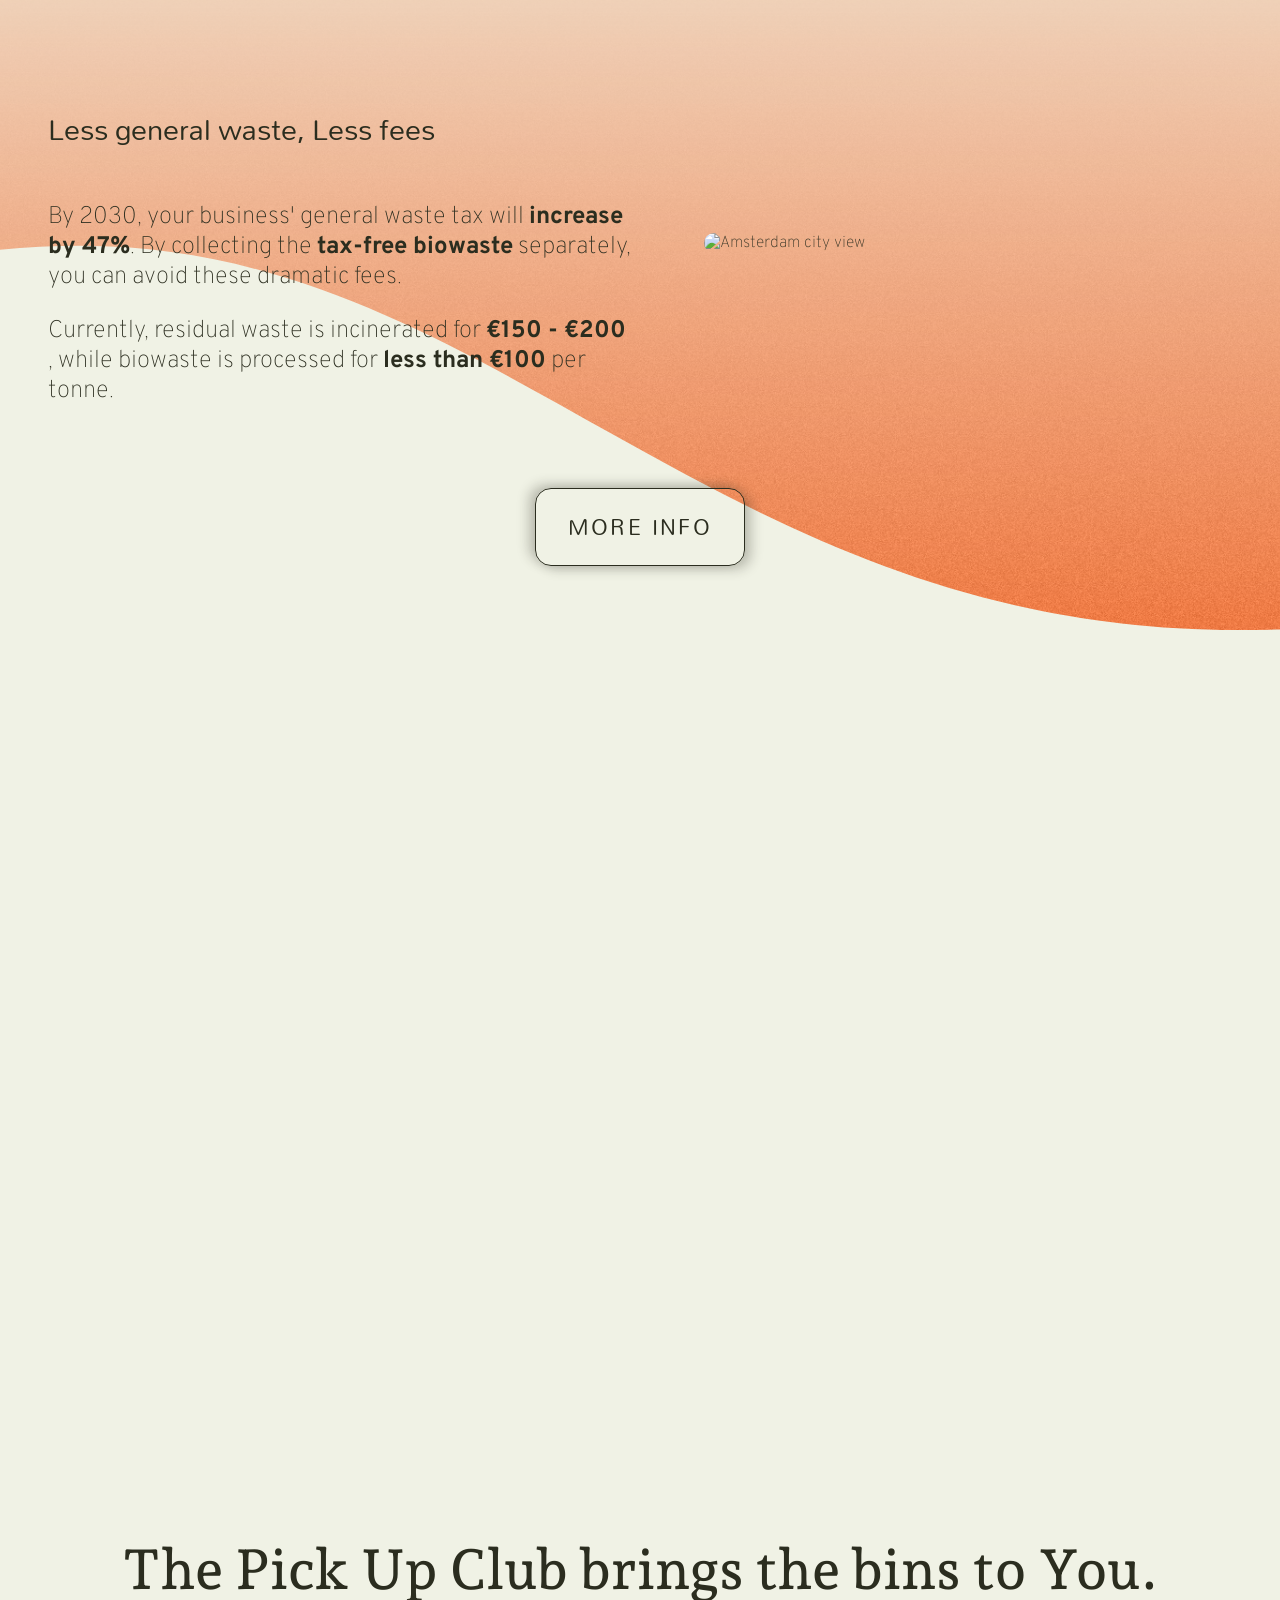
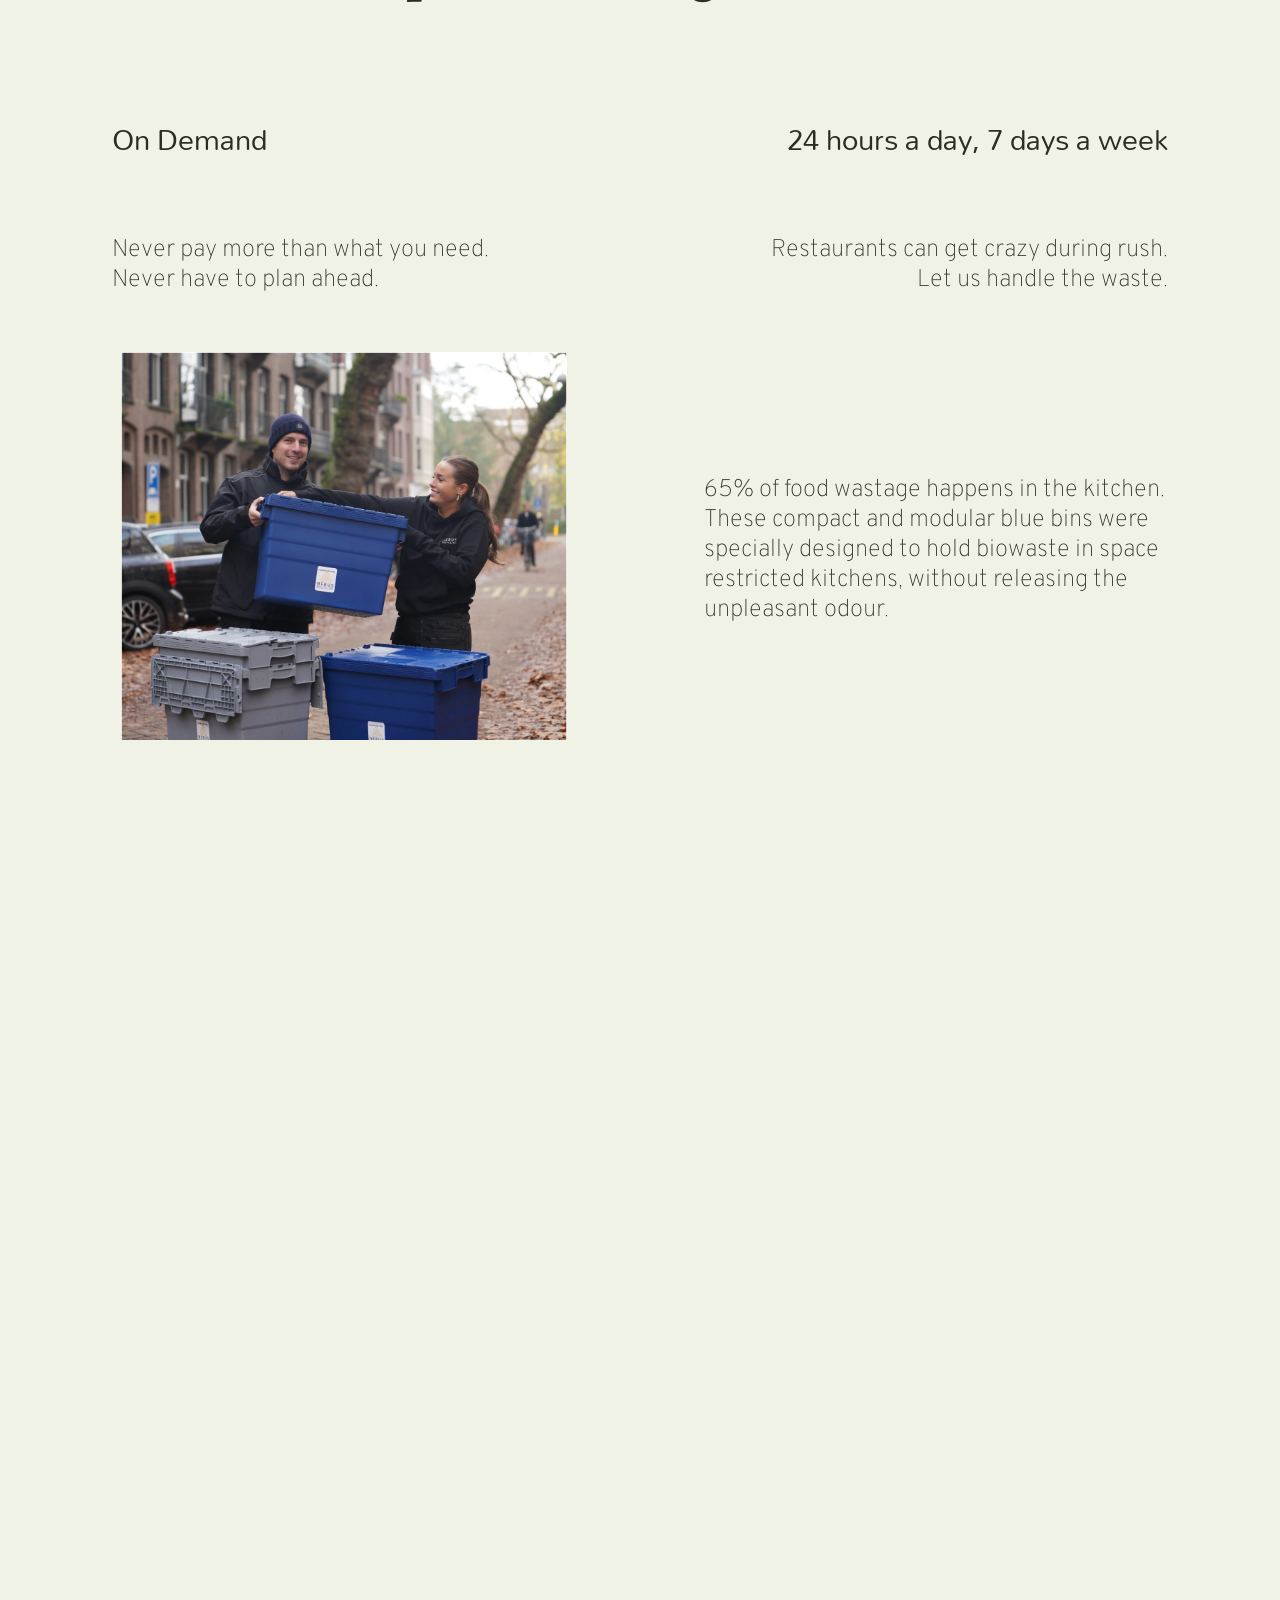
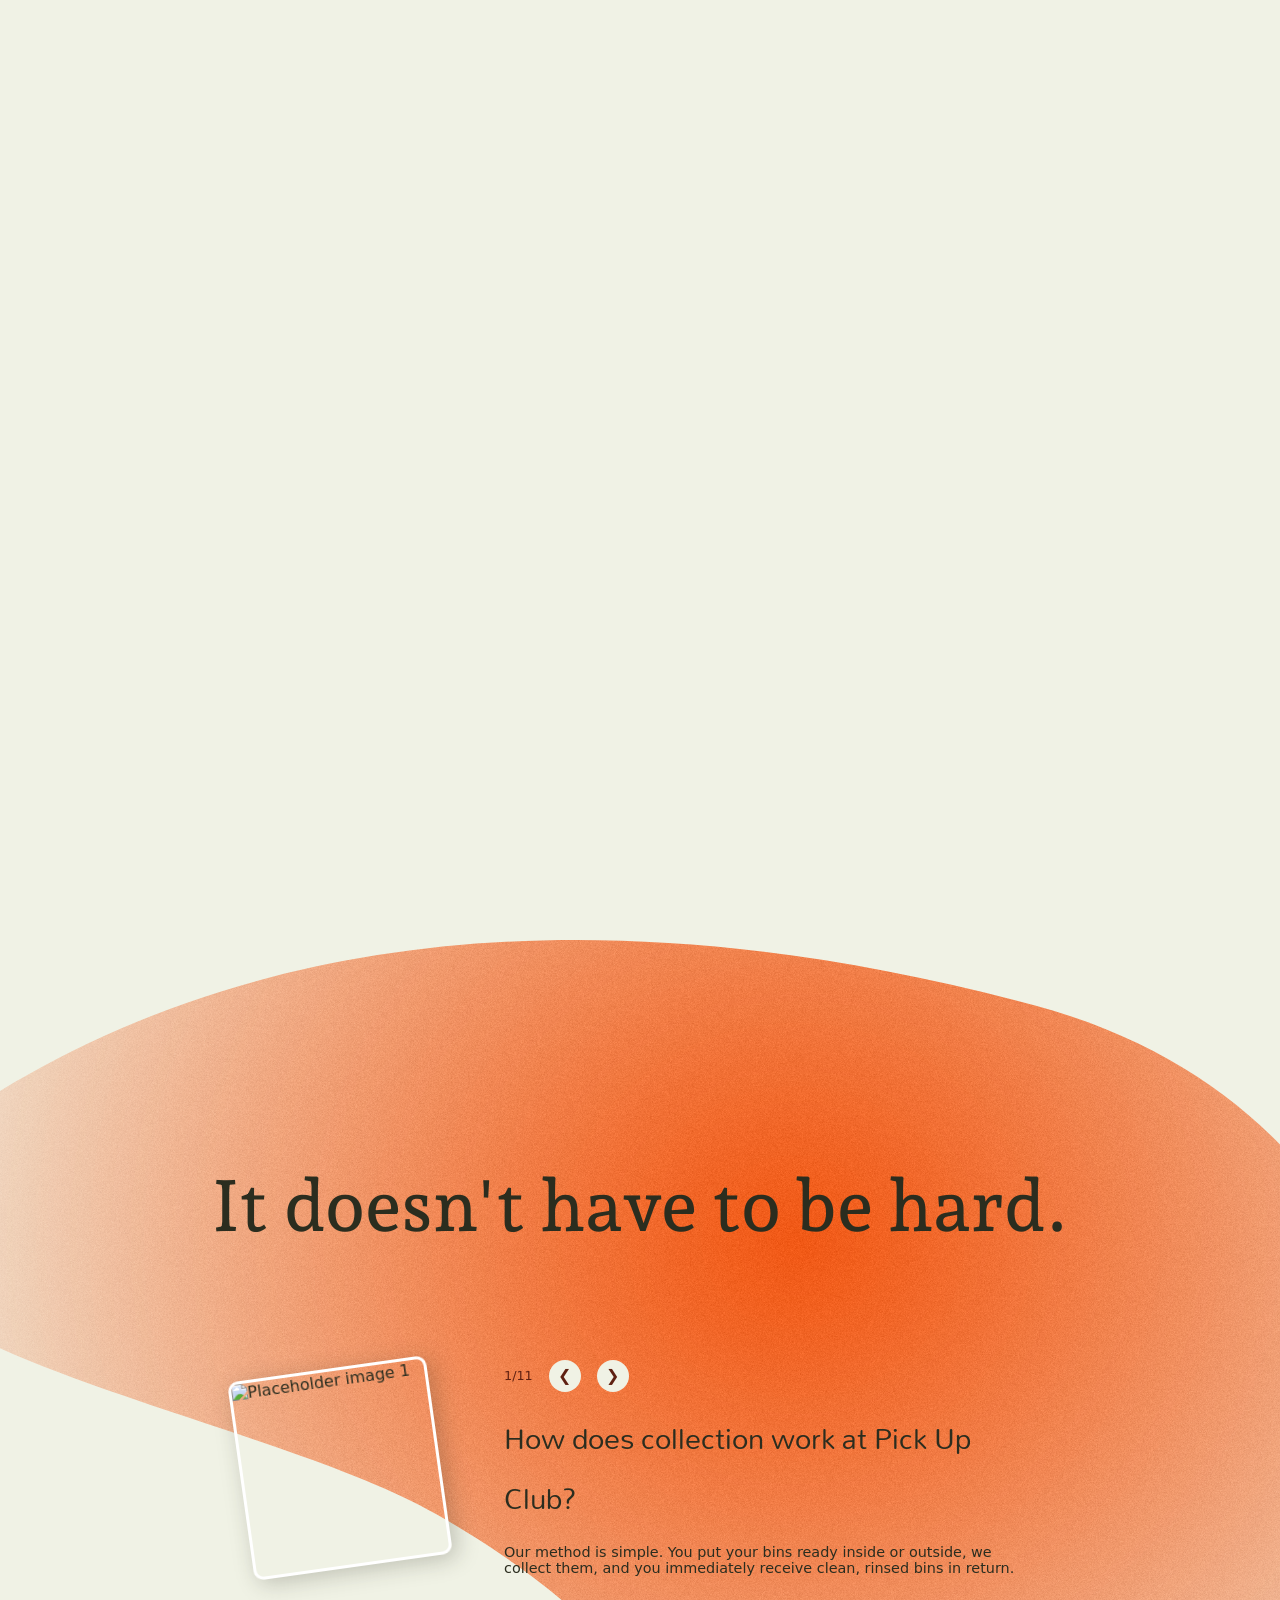
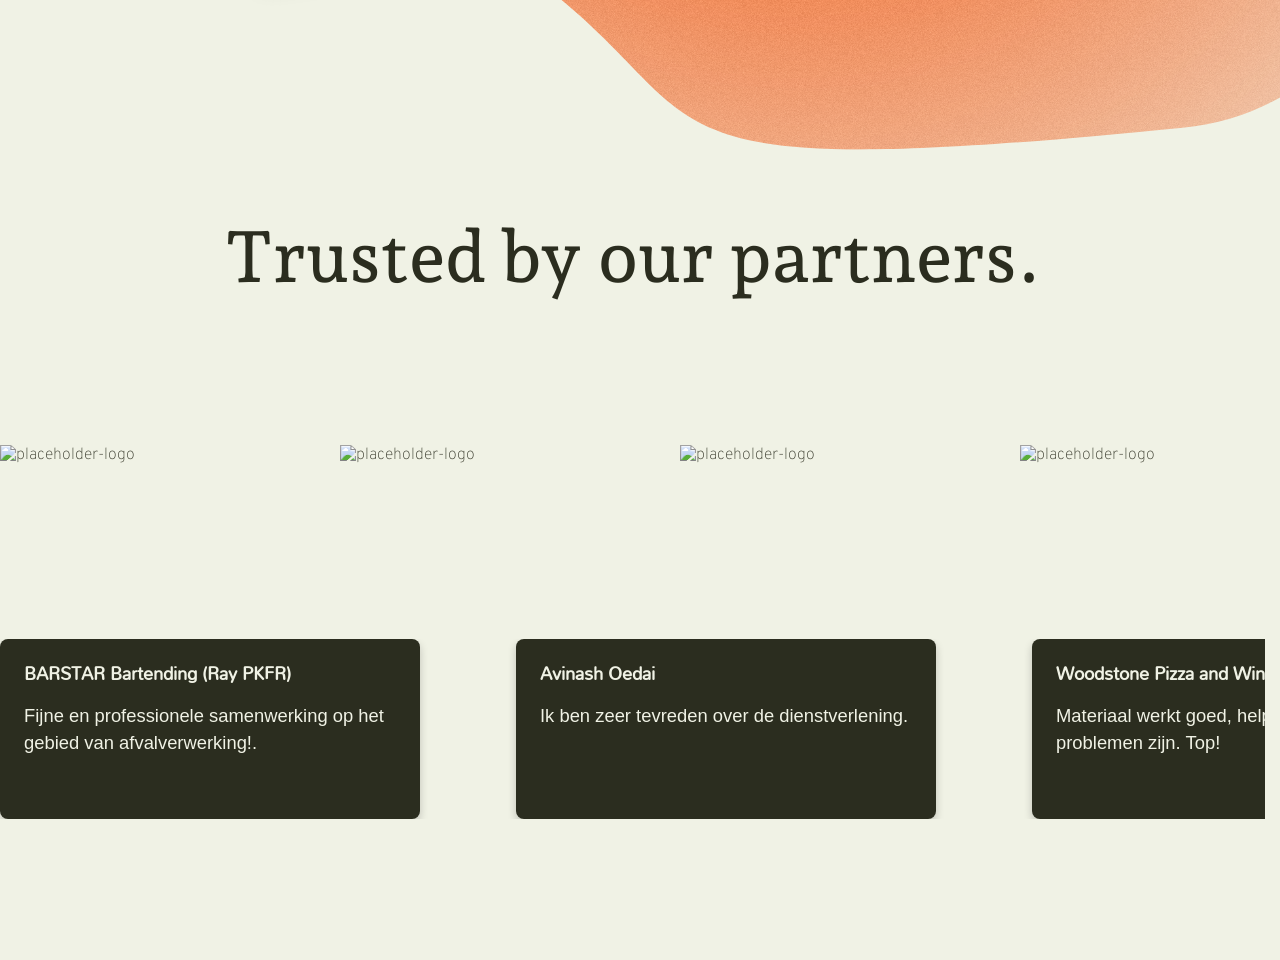
==== commit 3d1f76c8: "Merge pull request #35 from dvaud/Quinn foto" ====
--- a/index.html
+++ b/index.html
@@ -147,7 +147,7 @@
         </div>
 
         <div class="finance1__action">
-            <a class="btn-secondary" href="https://www.rijksoverheid.nl/onderwerpen/afval/afvalstoffenbelasting" target="_blank" title="Rijksoverheid">READ MORE</a>
+            <a class="btn-secondary" href="https://www.rijksoverheid.nl/onderwerpen/afval/afvalstoffenbelasting" target="_blank" title="Rijksoverheid">MORE INFO</a>
         </div>
     </section>
 
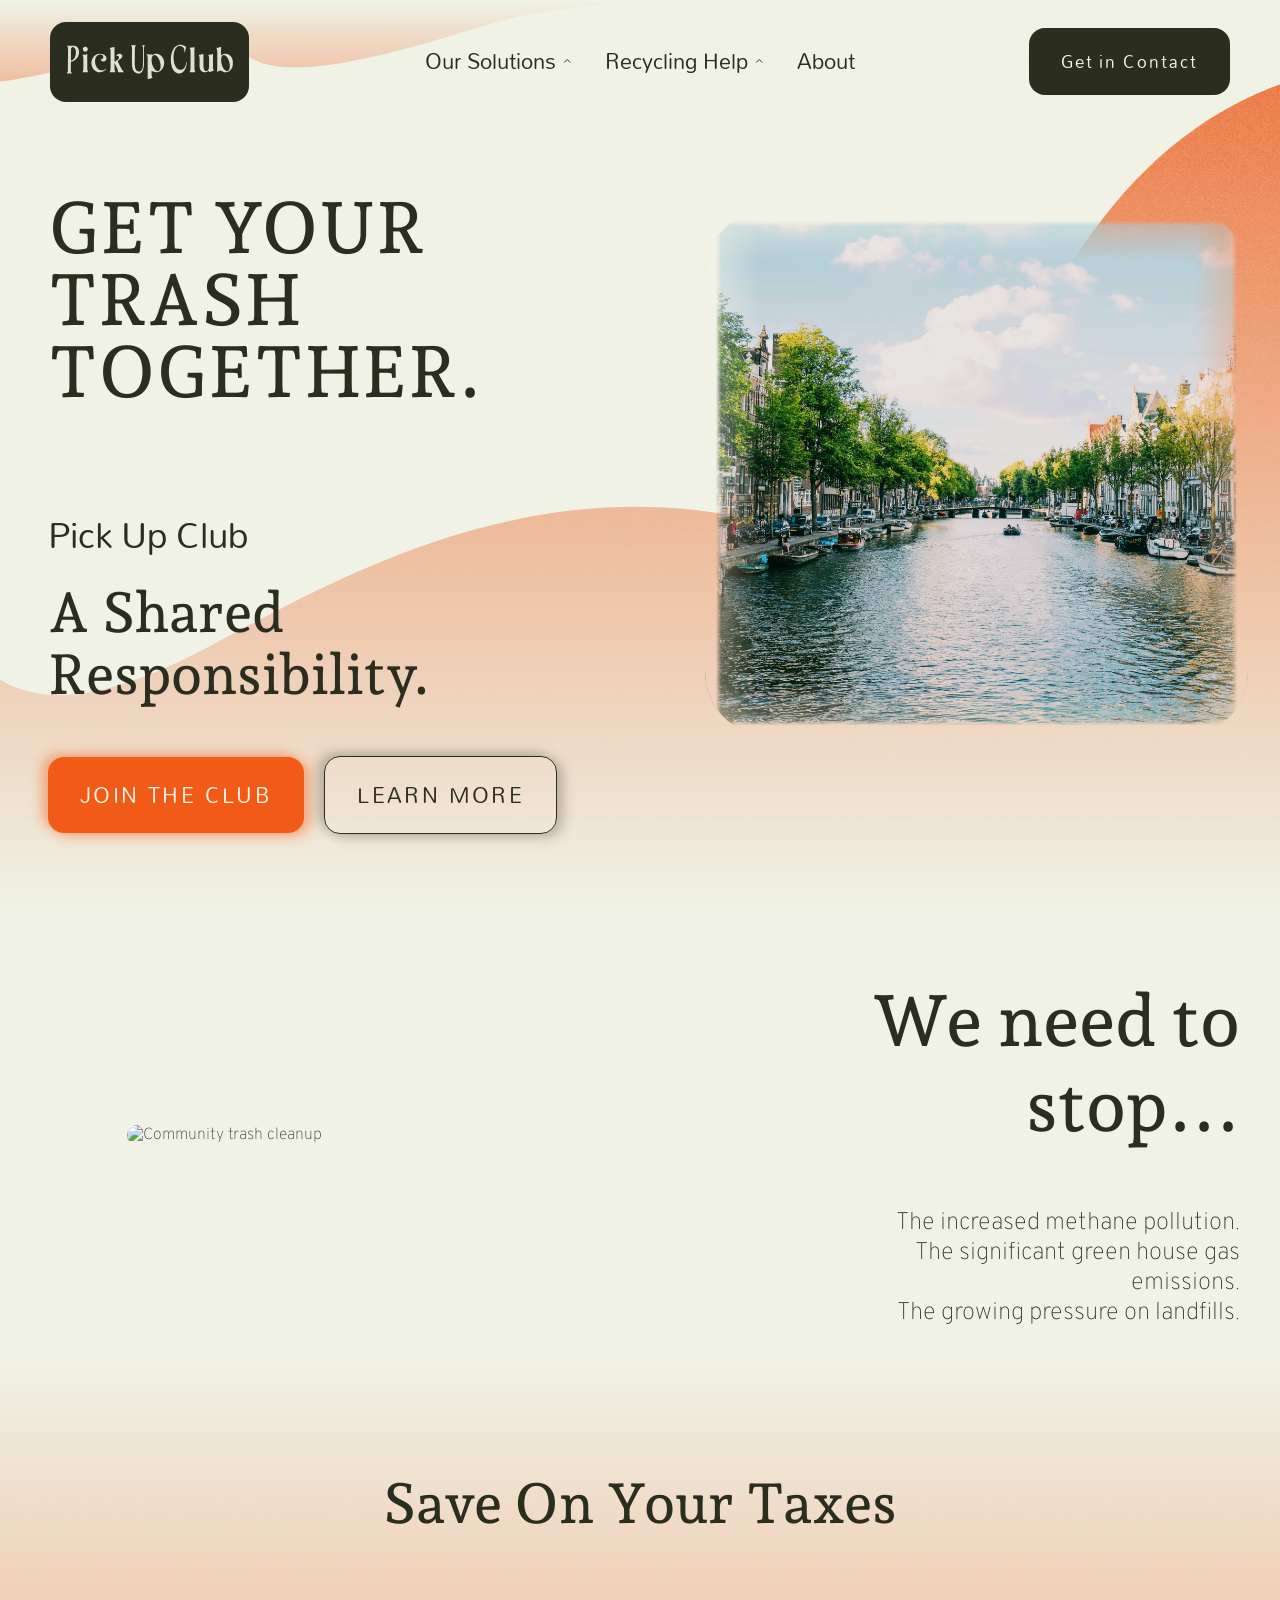
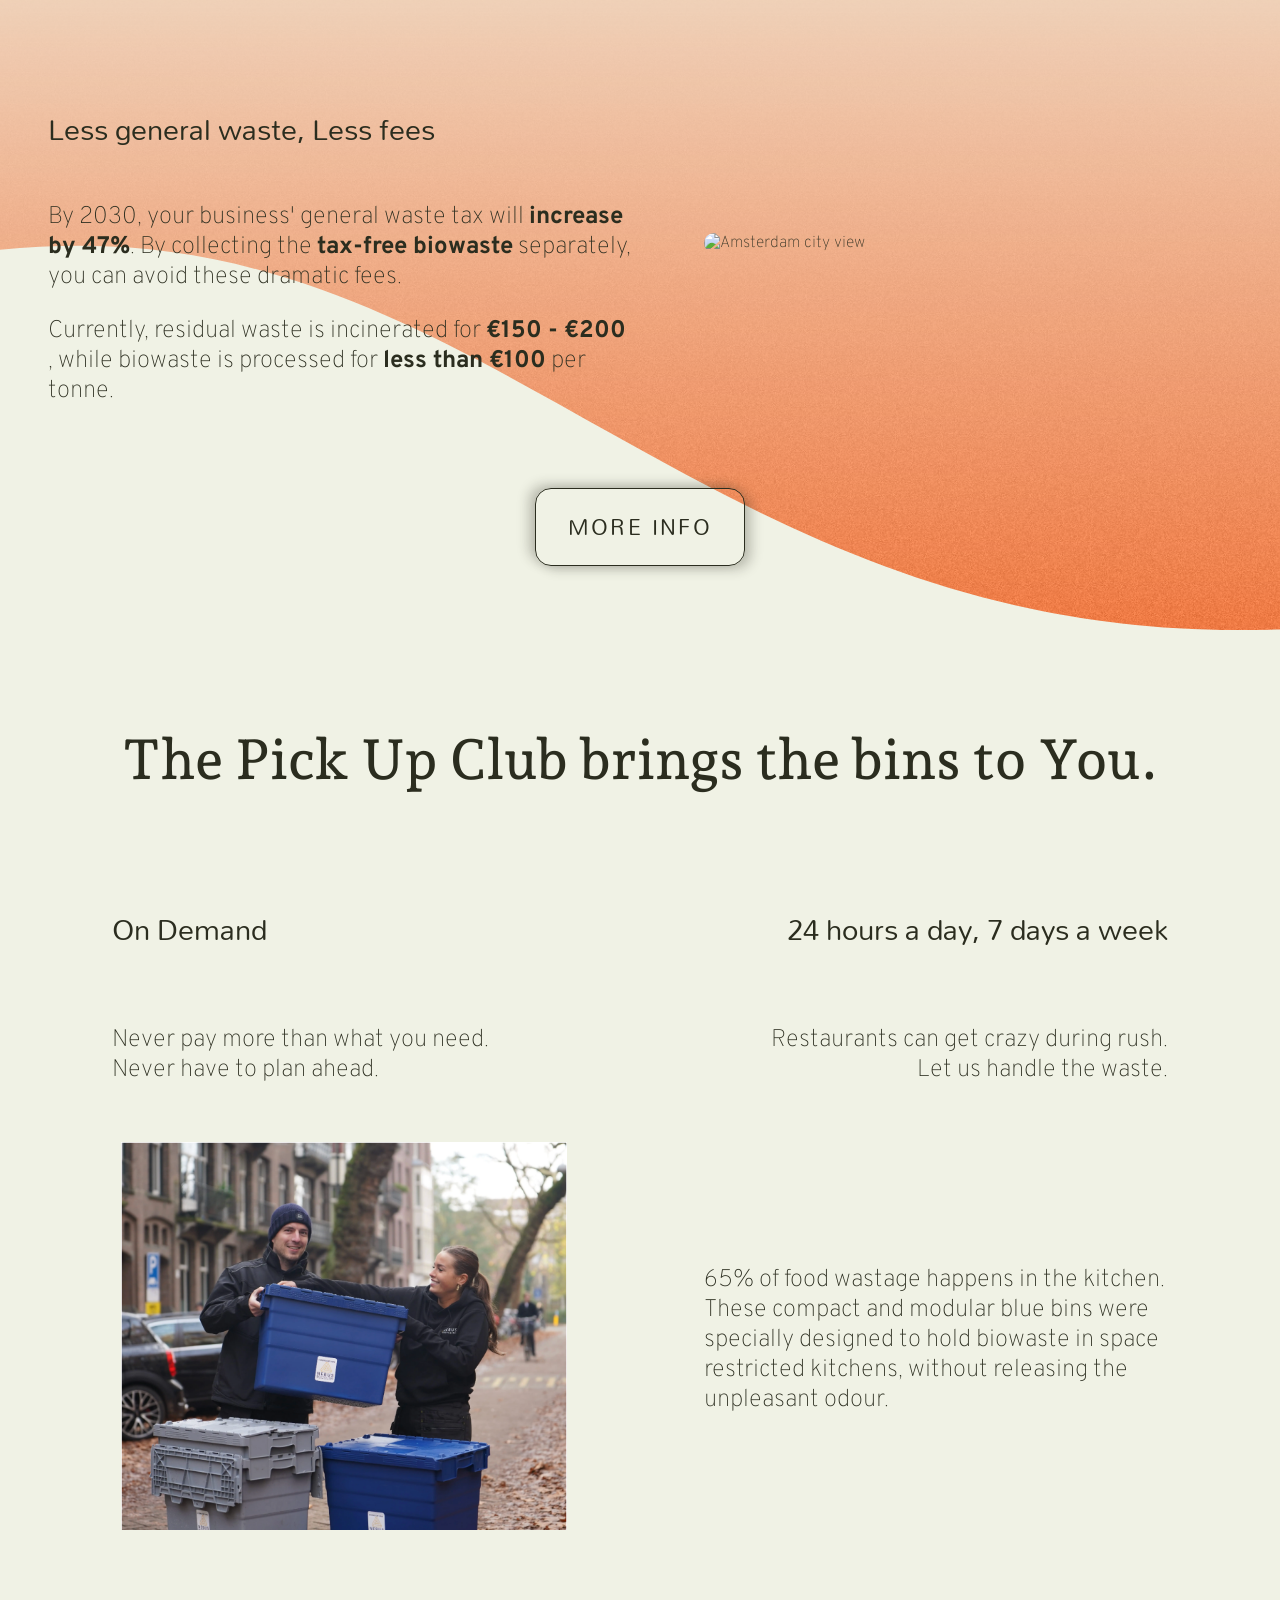
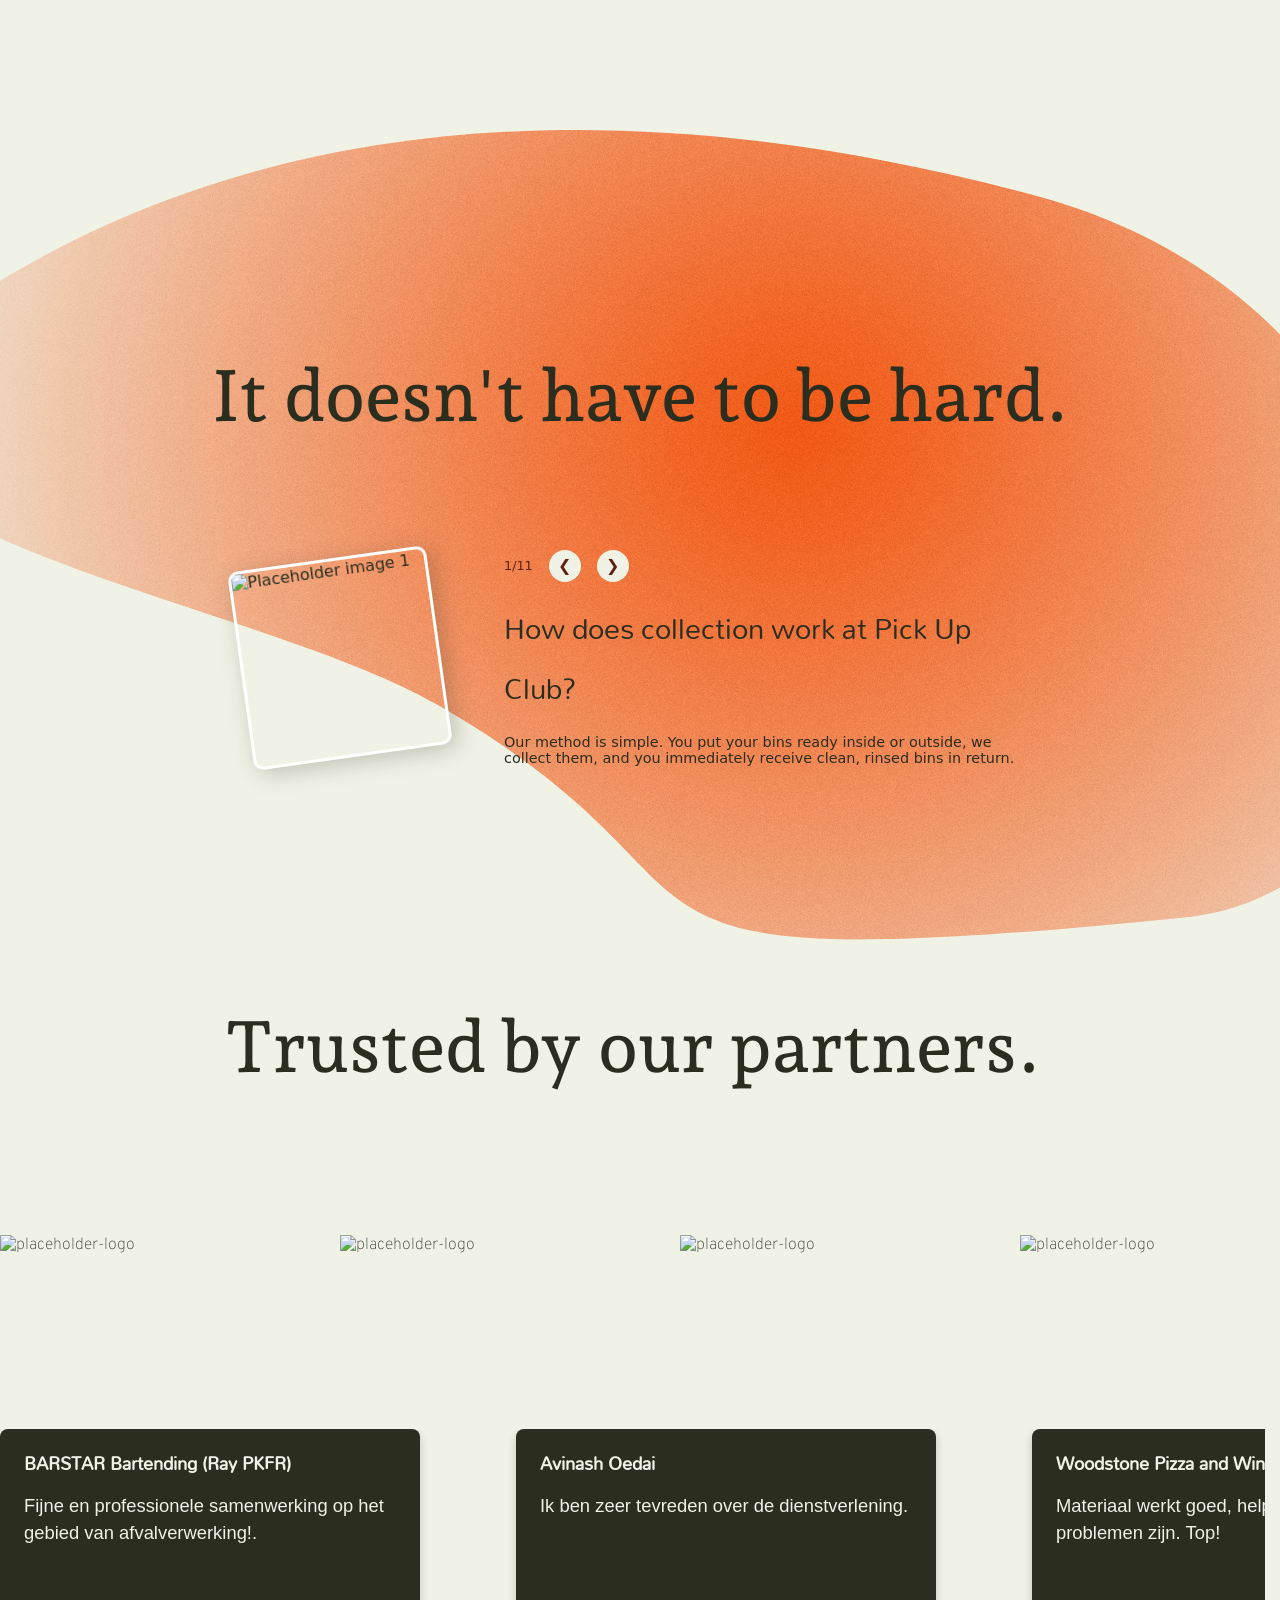
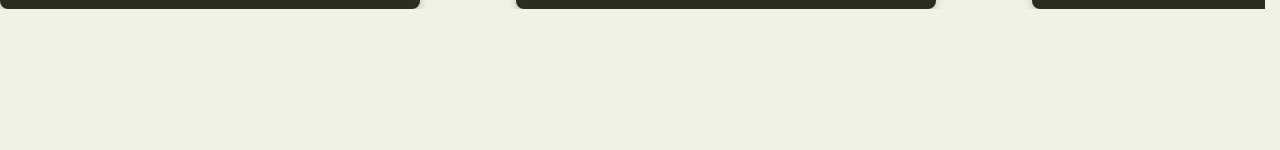
==== commit 3c1d57b8: "new img" ====
--- a/index.html
+++ b/index.html
@@ -110,7 +110,7 @@
             </div>
             
             <div class="hero-section__image-wrapper">
-                <img src="https://media.timeout.com/images/106280160/image.jpg" 
+                <img src="assets/amsterdam.jpg" 
                 alt="Amsterdam city view" 
                 class="hero-section__image">
             </div>
@@ -150,14 +150,6 @@
             <a class="btn-secondary" href="https://www.rijksoverheid.nl/onderwerpen/afval/afvalstoffenbelasting" target="_blank" title="Rijksoverheid">MORE INFO</a>
         </div>
     </section>
-
-    <section class="tile-full theme-light">
-
-
-
-
-    </section>
-
 
 
 
